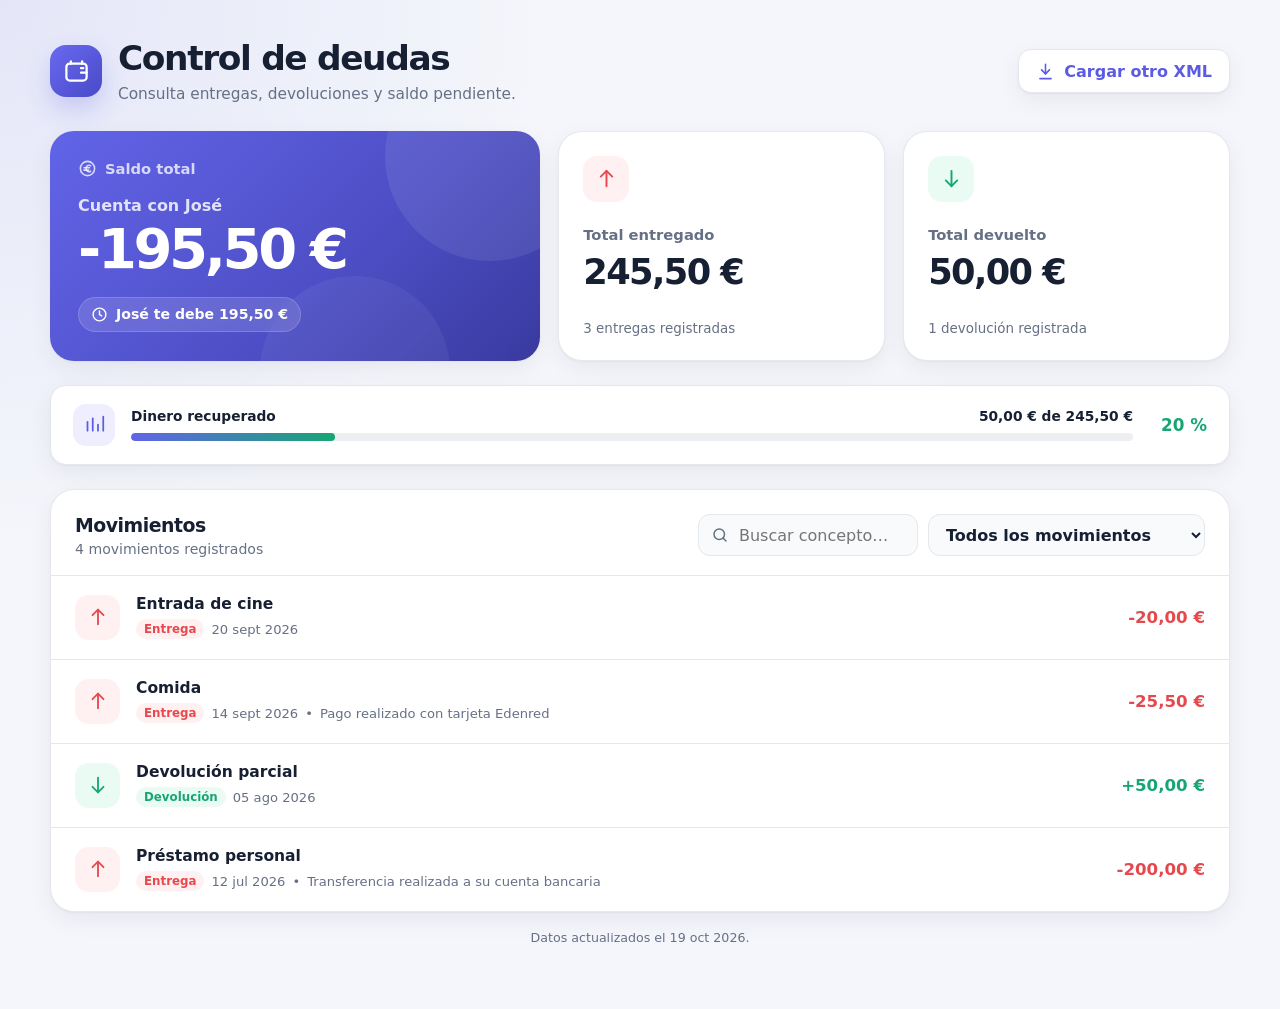
==== debts/index.html @ 5554f276 "fix js" ====
<!DOCTYPE html>
<html lang="es">
<head>
    <meta charset="UTF-8">
    <meta
        name="viewport"
        content="width=device-width, initial-scale=1.0"
    >

    <title>Control de deudas</title>

    <style>
        :root {
            --background: #f4f6fb;
            --surface: #ffffff;
            --surface-secondary: #f8fafc;
            --text-primary: #172033;
            --text-secondary: #667085;
            --border: #e4e7ec;

            --primary: #5b5ce2;
            --primary-light: #eeeeff;

            --negative: #e5484d;
            --negative-light: #fff1f1;

            --positive: #17a673;
            --positive-light: #eafbf4;

            --neutral: #667085;
            --neutral-light: #f2f4f7;

            --shadow:
                0 1px 2px rgba(16, 24, 40, 0.04),
                0 8px 24px rgba(16, 24, 40, 0.06);

            --radius-large: 24px;
            --radius-medium: 16px;
            --radius-small: 12px;
        }

        * {
            box-sizing: border-box;
        }

        body {
            margin: 0;
            min-height: 100vh;
            font-family:
                Inter,
                ui-sans-serif,
                system-ui,
                -apple-system,
                BlinkMacSystemFont,
                "Segoe UI",
                sans-serif;
            color: var(--text-primary);
            background:
                radial-gradient(
                    circle at top left,
                    rgba(91, 92, 226, 0.10),
                    transparent 34rem
                ),
                var(--background);
        }

        button,
        input,
        select {
            font: inherit;
        }

        button {
            cursor: pointer;
        }

        svg {
            display: block;
        }

        .app {
            width: min(1180px, calc(100% - 32px));
            margin: 0 auto;
            padding: 40px 0 64px;
        }

        .page-header {
            display: flex;
            align-items: center;
            justify-content: space-between;
            gap: 24px;
            margin-bottom: 28px;
        }

        .brand {
            display: flex;
            align-items: center;
            gap: 16px;
        }

        .brand-icon {
            display: grid;
            place-items: center;
            width: 52px;
            height: 52px;
            color: white;
            background: linear-gradient(135deg, #6869ef, #494ac7);
            border-radius: 16px;
            box-shadow: 0 12px 24px rgba(91, 92, 226, 0.24);
        }

        .brand-icon svg {
            width: 27px;
            height: 27px;
        }

        .page-title {
            margin: 0;
            font-size: clamp(1.55rem, 4vw, 2.15rem);
            line-height: 1.1;
            letter-spacing: -0.04em;
        }

        .page-subtitle {
            margin: 7px 0 0;
            color: var(--text-secondary);
            font-size: 0.96rem;
        }

        .load-button {
            display: inline-flex;
            align-items: center;
            justify-content: center;
            gap: 9px;
            min-height: 44px;
            padding: 0 17px;
            color: var(--primary);
            font-weight: 700;
            background: var(--surface);
            border: 1px solid var(--border);
            border-radius: 13px;
            box-shadow: var(--shadow);
            transition:
                transform 160ms ease,
                border-color 160ms ease,
                background 160ms ease;
        }

        .load-button:hover {
            background: var(--primary-light);
            border-color: rgba(91, 92, 226, 0.3);
            transform: translateY(-1px);
        }

        .load-button svg {
            width: 19px;
            height: 19px;
        }

        #fileInput {
            display: none;
        }

        .summary-grid {
            display: grid;
            grid-template-columns: 1.5fr 1fr 1fr;
            gap: 18px;
            margin-bottom: 24px;
        }

        .card {
            background: var(--surface);
            border: 1px solid rgba(228, 231, 236, 0.9);
            border-radius: var(--radius-large);
            box-shadow: var(--shadow);
        }

        .balance-card {
            position: relative;
            overflow: hidden;
            min-height: 230px;
            padding: 28px;
            color: white;
            background:
                linear-gradient(
                    135deg,
                    #6264e8 0%,
                    #4e4fc6 58%,
                    #393a9f 100%
                );
            border: 0;
        }

        .balance-card::before,
        .balance-card::after {
            position: absolute;
            content: "";
            border-radius: 50%;
            pointer-events: none;
        }

        .balance-card::before {
            top: -80px;
            right: -55px;
            width: 210px;
            height: 210px;
            background: rgba(255, 255, 255, 0.08);
        }

        .balance-card::after {
            right: 90px;
            bottom: -105px;
            width: 190px;
            height: 190px;
            background: rgba(255, 255, 255, 0.05);
        }

        .balance-content {
            position: relative;
            z-index: 1;
        }

        .card-label {
            display: flex;
            align-items: center;
            gap: 8px;
            margin-bottom: 18px;
            font-size: 0.92rem;
            font-weight: 700;
            color: var(--text-secondary);
        }

        .balance-card .card-label {
            color: rgba(255, 255, 255, 0.76);
        }

        .card-label svg {
            width: 19px;
            height: 19px;
        }

        .person-name {
            margin: 0 0 6px;
            color: rgba(255, 255, 255, 0.82);
            font-size: 1rem;
            font-weight: 600;
        }

        .balance-amount {
            margin: 0;
            font-size: clamp(2.3rem, 6vw, 3.5rem);
            font-weight: 800;
            line-height: 1;
            letter-spacing: -0.06em;
        }

        .balance-status {
            display: inline-flex;
            align-items: center;
            gap: 8px;
            margin-top: 20px;
            padding: 8px 12px;
            font-size: 0.88rem;
            font-weight: 700;
            color: white;
            background: rgba(255, 255, 255, 0.13);
            border: 1px solid rgba(255, 255, 255, 0.16);
            border-radius: 999px;
            backdrop-filter: blur(8px);
        }

        .balance-status svg {
            width: 17px;
            height: 17px;
        }

        .stat-card {
            display: flex;
            flex-direction: column;
            justify-content: space-between;
            min-height: 230px;
            padding: 24px;
        }

        .stat-icon {
            display: grid;
            place-items: center;
            width: 46px;
            height: 46px;
            margin-bottom: 24px;
            border-radius: 14px;
        }

        .stat-icon svg {
            width: 23px;
            height: 23px;
        }

        .stat-icon.delivered {
            color: var(--negative);
            background: var(--negative-light);
        }

        .stat-icon.returned {
            color: var(--positive);
            background: var(--positive-light);
        }

        .stat-name {
            margin: 0 0 8px;
            color: var(--text-secondary);
            font-size: 0.92rem;
            font-weight: 650;
        }

        .stat-value {
            margin: 0;
            font-size: clamp(1.65rem, 4vw, 2.2rem);
            font-weight: 800;
            letter-spacing: -0.045em;
        }

        .stat-detail {
            margin: 12px 0 0;
            color: var(--text-secondary);
            font-size: 0.84rem;
        }

        .progress-card {
            display: grid;
            grid-template-columns: auto 1fr auto;
            align-items: center;
            gap: 16px;
            padding: 18px 22px;
            margin-bottom: 24px;
            background: var(--surface);
            border: 1px solid var(--border);
            border-radius: var(--radius-medium);
            box-shadow: var(--shadow);
        }

        .progress-icon {
            display: grid;
            place-items: center;
            width: 42px;
            height: 42px;
            color: var(--primary);
            background: var(--primary-light);
            border-radius: 13px;
        }

        .progress-icon svg {
            width: 21px;
            height: 21px;
        }

        .progress-content {
            min-width: 0;
        }

        .progress-header {
            display: flex;
            justify-content: space-between;
            gap: 12px;
            margin-bottom: 9px;
            font-size: 0.86rem;
            font-weight: 700;
        }

        .progress-track {
            overflow: hidden;
            height: 8px;
            background: #eceef2;
            border-radius: 999px;
        }

        .progress-bar {
            width: 0;
            height: 100%;
            background: linear-gradient(90deg, #6264e8, #17a673);
            border-radius: inherit;
            transition: width 400ms ease;
        }

        .progress-percentage {
            min-width: 58px;
            color: var(--positive);
            font-size: 1.05rem;
            font-weight: 800;
            text-align: right;
        }

        .movements-card {
            overflow: hidden;
        }

        .movements-header {
            display: flex;
            align-items: center;
            justify-content: space-between;
            gap: 18px;
            padding: 24px 24px 18px;
        }

        .section-title {
            margin: 0;
            font-size: 1.18rem;
            letter-spacing: -0.025em;
        }

        .movement-count {
            margin: 5px 0 0;
            color: var(--text-secondary);
            font-size: 0.88rem;
        }

        .filters {
            display: flex;
            align-items: center;
            gap: 10px;
        }

        .search-box {
            position: relative;
        }

        .search-box svg {
            position: absolute;
            top: 50%;
            left: 13px;
            width: 18px;
            height: 18px;
            color: var(--text-secondary);
            transform: translateY(-50%);
            pointer-events: none;
        }

        .search-box input {
            width: 220px;
            height: 42px;
            padding: 0 14px 0 40px;
            color: var(--text-primary);
            background: var(--surface-secondary);
            border: 1px solid var(--border);
            border-radius: 12px;
            outline: none;
            transition:
                border-color 160ms ease,
                box-shadow 160ms ease;
        }

        .search-box input:focus,
        .filter-select:focus {
            border-color: var(--primary);
            box-shadow: 0 0 0 3px rgba(91, 92, 226, 0.12);
        }

        .filter-select {
            height: 42px;
            padding: 0 36px 0 13px;
            color: var(--text-primary);
            font-weight: 650;
            background: var(--surface-secondary);
            border: 1px solid var(--border);
            border-radius: 12px;
            outline: none;
        }

        .movements-list {
            border-top: 1px solid var(--border);
        }

        .movement {
            display: grid;
            grid-template-columns: auto minmax(0, 1fr) auto;
            align-items: center;
            gap: 16px;
            padding: 19px 24px;
            border-bottom: 1px solid var(--border);
            transition: background 150ms ease;
        }

        .movement:last-child {
            border-bottom: 0;
        }

        .movement:hover {
            background: #fbfcfe;
        }

        .movement-icon {
            display: grid;
            place-items: center;
            width: 45px;
            height: 45px;
            border-radius: 14px;
        }

        .movement-icon svg {
            width: 22px;
            height: 22px;
        }

        .movement.entrega .movement-icon {
            color: var(--negative);
            background: var(--negative-light);
        }

        .movement.devolucion .movement-icon {
            color: var(--positive);
            background: var(--positive-light);
        }

        .movement-info {
            min-width: 0;
        }

        .movement-concept {
            overflow: hidden;
            margin: 0;
            font-size: 0.97rem;
            font-weight: 750;
            text-overflow: ellipsis;
            white-space: nowrap;
        }

        .movement-meta {
            display: flex;
            flex-wrap: wrap;
            align-items: center;
            gap: 7px;
            margin-top: 6px;
            color: var(--text-secondary);
            font-size: 0.82rem;
        }

        .movement-type {
            display: inline-flex;
            align-items: center;
            padding: 3px 8px;
            font-size: 0.74rem;
            font-weight: 750;
            border-radius: 999px;
        }

        .movement.entrega .movement-type {
            color: var(--negative);
            background: var(--negative-light);
        }

        .movement.devolucion .movement-type {
            color: var(--positive);
            background: var(--positive-light);
        }

        .movement-amount {
            font-size: 1.04rem;
            font-weight: 800;
            text-align: right;
            white-space: nowrap;
        }

        .movement.entrega .movement-amount {
            color: var(--negative);
        }

        .movement.devolucion .movement-amount {
            color: var(--positive);
        }

        .empty-state,
        .loading-state,
        .error-state {
            display: grid;
            place-items: center;
            min-height: 240px;
            padding: 40px 24px;
            text-align: center;
        }

        .state-icon {
            display: grid;
            place-items: center;
            width: 58px;
            height: 58px;
            margin-bottom: 16px;
            color: var(--primary);
            background: var(--primary-light);
            border-radius: 18px;
        }

        .state-icon svg {
            width: 28px;
            height: 28px;
        }

        .error-state .state-icon {
            color: var(--negative);
            background: var(--negative-light);
        }

        .state-title {
            margin: 0 0 7px;
            font-size: 1.05rem;
        }

        .state-description {
            max-width: 480px;
            margin: 0;
            color: var(--text-secondary);
            font-size: 0.9rem;
            line-height: 1.55;
        }

        .spinner {
            width: 28px;
            height: 28px;
            border: 3px solid rgba(91, 92, 226, 0.18);
            border-top-color: var(--primary);
            border-radius: 50%;
            animation: spin 800ms linear infinite;
        }

        .last-update {
            margin: 18px 0 0;
            color: var(--text-secondary);
            font-size: 0.79rem;
            text-align: center;
        }

        @keyframes spin {
            to {
                transform: rotate(360deg);
            }
        }

        @media (max-width: 850px) {
            .summary-grid {
                grid-template-columns: 1fr 1fr;
            }

            .balance-card {
                grid-column: 1 / -1;
            }

            .stat-card {
                min-height: 190px;
            }

            .movements-header {
                align-items: stretch;
                flex-direction: column;
            }

            .filters {
                width: 100%;
            }

            .search-box {
                flex: 1;
            }

            .search-box input {
                width: 100%;
            }
        }

        @media (max-width: 600px) {
            .app {
                width: min(100% - 22px, 1180px);
                padding: 22px 0 40px;
            }

            .page-header {
                align-items: flex-start;
                flex-direction: column;
            }

            .load-button {
                width: 100%;
            }

            .summary-grid {
                grid-template-columns: 1fr;
                gap: 13px;
            }

            .balance-card {
                grid-column: auto;
                min-height: 215px;
                padding: 24px;
            }

            .stat-card {
                min-height: auto;
                padding: 20px;
            }

            .stat-icon {
                margin-bottom: 18px;
            }

            .progress-card {
                grid-template-columns: auto 1fr;
                padding: 16px;
            }

            .progress-percentage {
                grid-column: 2;
                text-align: left;
            }

            .filters {
                align-items: stretch;
                flex-direction: column;
            }

            .filter-select {
                width: 100%;
            }

            .movements-header {
                padding: 21px 18px 16px;
            }

            .movement {
                grid-template-columns: auto minmax(0, 1fr);
                gap: 13px;
                padding: 17px 18px;
            }

            .movement-amount {
                grid-column: 2;
                text-align: left;
            }
        }
    </style>
</head>

<body>
    <main class="app">
        <header class="page-header">
            <div class="brand">
                <div class="brand-icon" aria-hidden="true">
                    <svg
                        viewBox="0 0 24 24"
                        fill="none"
                        stroke="currentColor"
                        stroke-width="2"
                        stroke-linecap="round"
                        stroke-linejoin="round"
                    >
                        <rect x="3" y="5" width="18" height="15" rx="3"></rect>
                        <path d="M16 13h5"></path>
                        <path d="M16 9h2"></path>
                        <path d="M7 5V3"></path>
                        <path d="M17 5V3"></path>
                    </svg>
                </div>

                <div>
                    <h1 class="page-title">Control de deudas</h1>
                    <p class="page-subtitle">
                        Consulta entregas, devoluciones y saldo pendiente.
                    </p>
                </div>
            </div>

            <label class="load-button" for="fileInput">
                <svg
                    viewBox="0 0 24 24"
                    fill="none"
                    stroke="currentColor"
                    stroke-width="2"
                    stroke-linecap="round"
                    stroke-linejoin="round"
                    aria-hidden="true"
                >
                    <path d="M12 3v12"></path>
                    <path d="m7 10 5 5 5-5"></path>
                    <path d="M5 21h14"></path>
                </svg>

                Cargar otro XML
            </label>

            <input
                id="fileInput"
                type="file"
                accept=".xml,text/xml,application/xml"
            >
        </header>

        <section class="summary-grid">
            <article class="card balance-card">
                <div class="balance-content">
                    <div class="card-label">
                        <svg
                            viewBox="0 0 24 24"
                            fill="none"
                            stroke="currentColor"
                            stroke-width="2"
                            stroke-linecap="round"
                            stroke-linejoin="round"
                            aria-hidden="true"
                        >
                            <circle cx="12" cy="12" r="9"></circle>
                            <path d="M16 8.5a4 4 0 1 0 0 7"></path>
                            <path d="M7.5 11h7"></path>
                            <path d="M7.5 14h6"></path>
                        </svg>

                        Saldo total
                    </div>

                    <p id="personName" class="person-name">
                        Cargando información…
                    </p>

                    <p id="balanceAmount" class="balance-amount">
                        0,00 €
                    </p>

                    <div id="balanceStatus" class="balance-status">
                        Calculando saldo
                    </div>
                </div>
            </article>

            <article class="card stat-card">
                <div>
                    <div class="stat-icon delivered">
                        <svg
                            viewBox="0 0 24 24"
                            fill="none"
                            stroke="currentColor"
                            stroke-width="2"
                            stroke-linecap="round"
                            stroke-linejoin="round"
                            aria-hidden="true"
                        >
                            <path d="M12 20V4"></path>
                            <path d="m6 10 6-6 6 6"></path>
                        </svg>
                    </div>

                    <p class="stat-name">Total entregado</p>
                    <p id="deliveredAmount" class="stat-value">0,00 €</p>
                </div>

                <p id="deliveredCount" class="stat-detail">
                    0 entregas
                </p>
            </article>

            <article class="card stat-card">
                <div>
                    <div class="stat-icon returned">
                        <svg
                            viewBox="0 0 24 24"
                            fill="none"
                            stroke="currentColor"
                            stroke-width="2"
                            stroke-linecap="round"
                            stroke-linejoin="round"
                            aria-hidden="true"
                        >
                            <path d="M12 4v16"></path>
                            <path d="m18 14-6 6-6-6"></path>
                        </svg>
                    </div>

                    <p class="stat-name">Total devuelto</p>
                    <p id="returnedAmount" class="stat-value">0,00 €</p>
                </div>

                <p id="returnedCount" class="stat-detail">
                    0 devoluciones
                </p>
            </article>
        </section>

        <section class="progress-card">
            <div class="progress-icon">
                <svg
                    viewBox="0 0 24 24"
                    fill="none"
                    stroke="currentColor"
                    stroke-width="2"
                    stroke-linecap="round"
                    stroke-linejoin="round"
                    aria-hidden="true"
                >
                    <path d="M4 19V9"></path>
                    <path d="M10 19V5"></path>
                    <path d="M16 19v-7"></path>
                    <path d="M22 19V3"></path>
                </svg>
            </div>

            <div class="progress-content">
                <div class="progress-header">
                    <span>Dinero recuperado</span>
                    <span id="progressDetail">0,00 € de 0,00 €</span>
                </div>

                <div
                    class="progress-track"
                    role="progressbar"
                    aria-label="Porcentaje de dinero recuperado"
                    aria-valuemin="0"
                    aria-valuemax="100"
                    aria-valuenow="0"
                >
                    <div id="progressBar" class="progress-bar"></div>
                </div>
            </div>

            <div id="progressPercentage" class="progress-percentage">
                0 %
            </div>
        </section>

        <section class="card movements-card">
            <div class="movements-header">
                <div>
                    <h2 class="section-title">Movimientos</h2>
                    <p id="movementCount" class="movement-count">
                        Cargando movimientos…
                    </p>
                </div>

                <div class="filters">
                    <div class="search-box">
                        <svg
                            viewBox="0 0 24 24"
                            fill="none"
                            stroke="currentColor"
                            stroke-width="2"
                            stroke-linecap="round"
                            stroke-linejoin="round"
                            aria-hidden="true"
                        >
                            <circle cx="11" cy="11" r="7"></circle>
                            <path d="m20 20-4-4"></path>
                        </svg>

                        <input
                            id="searchInput"
                            type="search"
                            placeholder="Buscar concepto…"
                            autocomplete="off"
                        >
                    </div>

                    <select
                        id="typeFilter"
                        class="filter-select"
                        aria-label="Filtrar movimientos por tipo"
                    >
                        <option value="all">
                            Todos los movimientos
                        </option>

                        <option value="entrega">
                            Solo entregas
                        </option>

                        <option value="devolucion">
                            Solo devoluciones
                        </option>
                    </select>
                </div>
            </div>

            <div id="movementsList" class="movements-list">
                <div class="loading-state">
                    <div>
                        <div class="state-icon">
                            <div class="spinner"></div>
                        </div>

                        <h3 class="state-title">
                            Cargando movimientos
                        </h3>

                        <p class="state-description">
                            Leyendo la información del fichero XML.
                        </p>
                    </div>
                </div>
            </div>
        </section>

        <p id="lastUpdate" class="last-update"></p>
    </main>

    <script>
        "use strict";

        const state = {
            person: "",
            currency: "EUR",
            updated: "",
            movements: []
        };

        const elements = {
            fileInput: document.getElementById("fileInput"),
            personName: document.getElementById("personName"),
            balanceAmount: document.getElementById("balanceAmount"),
            balanceStatus: document.getElementById("balanceStatus"),
            deliveredAmount: document.getElementById("deliveredAmount"),
            returnedAmount: document.getElementById("returnedAmount"),
            deliveredCount: document.getElementById("deliveredCount"),
            returnedCount: document.getElementById("returnedCount"),
            progressDetail: document.getElementById("progressDetail"),
            progressBar: document.getElementById("progressBar"),
            progressPercentage:
                document.getElementById("progressPercentage"),
            progressTrack: document.querySelector(".progress-track"),
            movementCount: document.getElementById("movementCount"),
            movementsList: document.getElementById("movementsList"),
            searchInput: document.getElementById("searchInput"),
            typeFilter: document.getElementById("typeFilter"),
            lastUpdate: document.getElementById("lastUpdate")
        };

        const icons = {
            entrega: `
                <svg
                    viewBox="0 0 24 24"
                    fill="none"
                    stroke="currentColor"
                    stroke-width="2"
                    stroke-linecap="round"
                    stroke-linejoin="round"
                    aria-hidden="true"
                >
                    <path d="M12 20V4"></path>
                    <path d="m6 10 6-6 6 6"></path>
                </svg>
            `,

            devolucion: `
                <svg
                    viewBox="0 0 24 24"
                    fill="none"
                    stroke="currentColor"
                    stroke-width="2"
                    stroke-linecap="round"
                    stroke-linejoin="round"
                    aria-hidden="true"
                >
                    <path d="M12 4v16"></path>
                    <path d="m18 14-6 6-6-6"></path>
                </svg>
            `,

            pendiente: `
                <svg
                    viewBox="0 0 24 24"
                    fill="none"
                    stroke="currentColor"
                    stroke-width="2"
                    stroke-linecap="round"
                    stroke-linejoin="round"
                    aria-hidden="true"
                >
                    <circle cx="12" cy="12" r="9"></circle>
                    <path d="M12 7v5"></path>
                    <path d="m12 12 3 2"></path>
                </svg>
            `,

            completado: `
                <svg
                    viewBox="0 0 24 24"
                    fill="none"
                    stroke="currentColor"
                    stroke-width="2"
                    stroke-linecap="round"
                    stroke-linejoin="round"
                    aria-hidden="true"
                >
                    <circle cx="12" cy="12" r="9"></circle>
                    <path d="m8 12 2.5 2.5L16 9"></path>
                </svg>
            `,

            info: `
                <svg
                    viewBox="0 0 24 24"
                    fill="none"
                    stroke="currentColor"
                    stroke-width="2"
                    stroke-linecap="round"
                    stroke-linejoin="round"
                    aria-hidden="true"
                >
                    <circle cx="12" cy="12" r="9"></circle>
                    <path d="M12 11v5"></path>
                    <path d="M12 8h.01"></path>
                </svg>
            `,

            vacio: `
                <svg
                    viewBox="0 0 24 24"
                    fill="none"
                    stroke="currentColor"
                    stroke-width="2"
                    stroke-linecap="round"
                    stroke-linejoin="round"
                    aria-hidden="true"
                >
                    <path d="M4 7h16"></path>
                    <path d="M6 7l1 13h10l1-13"></path>
                    <path d="M9 7V4h6v3"></path>
                </svg>
            `,

            error: `
                <svg
                    viewBox="0 0 24 24"
                    fill="none"
                    stroke="currentColor"
                    stroke-width="2"
                    stroke-linecap="round"
                    stroke-linejoin="round"
                    aria-hidden="true"
                >
                    <path d="M12 3 2.5 20h19L12 3Z"></path>
                    <path d="M12 9v4"></path>
                    <path d="M12 17h.01"></path>
                </svg>
            `
        };

        function getElementText(parent, selector, fallback = "") {
            const element = parent.querySelector(selector);

            if (!element) {
                return fallback;
            }

            return element.textContent.trim();
        }

        function parseQuantity(value) {
            const normalized = String(value)
                .trim()
                .replace(/\s/g, "")
                .replace(",", ".");

            const quantity = Number.parseFloat(normalized);

            return Number.isFinite(quantity) ? quantity : null;
        }

        function parseDate(dateValue) {
            const value = String(dateValue).trim();

            if (/^\d{4}-\d{2}-\d{2}$/.test(value)) {
                const [year, month, day] = value.split("-").map(Number);
                return new Date(year, month - 1, day);
            }

            if (/^\d{2}\/\d{2}\/\d{4}$/.test(value)) {
                const [day, month, year] = value.split("/").map(Number);
                return new Date(year, month - 1, day);
            }

            return null;
        }

        function formatDate(dateValue) {
            const date = parseDate(dateValue);

            if (!date || Number.isNaN(date.getTime())) {
                return dateValue || "Fecha desconocida";
            }

            return new Intl.DateTimeFormat("es-ES", {
                day: "2-digit",
                month: "short",
                year: "numeric"
            }).format(date);
        }

        function formatCurrency(value, showSign = false) {
            const formatter = new Intl.NumberFormat("es-ES", {
                style: "currency",
                currency: state.currency || "EUR",
                minimumFractionDigits: 2,
                maximumFractionDigits: 2,
                signDisplay: showSign ? "always" : "auto"
            });

            return formatter.format(normalizeZero(value));
        }

        function normalizeZero(value) {
            return Math.abs(value) < 0.000001 ? 0 : value;
        }

        function escapeHtml(value) {
            return String(value)
                .replaceAll("&", "&amp;")
                .replaceAll("<", "&lt;")
                .replaceAll(">", "&gt;")
                .replaceAll('"', "&quot;")
                .replaceAll("'", "&#039;");
        }

        function capitalize(value) {
            if (!value) {
                return "";
            }

            return value.charAt(0).toUpperCase() + value.slice(1);
        }

        function pluralize(count, singular, plural) {
            return count === 1 ? singular : plural;
        }

        function validateMovementType(type, quantity) {
            const normalizedType = type.toLowerCase().trim();

            if (
                normalizedType === "entrega" ||
                normalizedType === "devolucion"
            ) {
                return normalizedType;
            }

            return quantity < 0 ? "entrega" : "devolucion";
        }

        function parseXml(xmlText) {
            const parser = new DOMParser();
            const xml = parser.parseFromString(
                xmlText,
                "application/xml"
            );

            const parseError = xml.querySelector("parsererror");

            if (parseError) {
                throw new Error(
                    "El fichero XML no tiene una estructura válida."
                );
            }

            const debts = xml.querySelector("debts");

            if (!debts) {
                throw new Error(
                    "No se ha encontrado el elemento principal <debts>."
                );
            }

            const person =
                debts.getAttribute("person") ||
                debts.getAttribute("name") ||
                "Persona sin nombre";

            const currency =
                debts.getAttribute("currency") ||
                "EUR";

            const updated =
                debts.getAttribute("updated") ||
                "";

            const movements = [...debts.querySelectorAll("movement")]
                .map((movement, index) => {
                    const quantity = parseQuantity(
                        getElementText(movement, "quantity")
                    );

                    if (quantity === null) {
                        console.warn(
                            `Movimiento ${index + 1} ignorado: ` +
                            "la cantidad no es válida."
                        );

                        return null;
                    }

                    const declaredType =
                        movement.getAttribute("type") || "";

                    const type = validateMovementType(
                        declaredType,
                        quantity
                    );

                    /*
                     * La cantidad determina el significado real:
                     * negativa = entrega
                     * positiva = devolución
                     */
                    const correctedType =
                        quantity < 0 ? "entrega" : "devolucion";

                    if (
                        declaredType &&
                        type !== correctedType &&
                        quantity !== 0
                    ) {
                        console.warn(
                            `El movimiento ${index + 1} declara ` +
                            `"${declaredType}", pero el signo de la ` +
                            `cantidad corresponde a "${correctedType}".`
                        );
                    }

                    return {
                        id:
                            movement.getAttribute("id") ||
                            `movement-${index + 1}`,
                        type:
                            quantity === 0
                                ? type
                                : correctedType,
                        quantity,
                        concept:
                            getElementText(
                                movement,
                                "concept",
                                "Sin concepto"
                            ),
                        date:
                            getElementText(
                                movement,
                                "date",
                                ""
                            ),
                        notes:
                            getElementText(
                                movement,
                                "notes",
                                ""
                            )
                    };
                })
                .filter(Boolean)
                .sort((first, second) => {
                    const firstDate = parseDate(first.date);
                    const secondDate = parseDate(second.date);

                    if (!firstDate && !secondDate) {
                        return 0;
                    }

                    if (!firstDate) {
                        return 1;
                    }

                    if (!secondDate) {
                        return -1;
                    }

                    return secondDate.getTime() - firstDate.getTime();
                });

            state.person = person;
            state.currency = currency;
            state.updated = updated;
            state.movements = movements;

            render();
        }

        function calculateSummary() {
            const deliveredMovements = state.movements.filter(
                movement => movement.quantity < 0
            );

            const returnedMovements = state.movements.filter(
                movement => movement.quantity > 0
            );

            const delivered = deliveredMovements.reduce(
                (sum, movement) => sum + Math.abs(movement.quantity),
                0
            );

            const returned = returnedMovements.reduce(
                (sum, movement) => sum + movement.quantity,
                0
            );

            const balance = state.movements.reduce(
                (sum, movement) => sum + movement.quantity,
                0
            );

            const recoveredPercentage =
                delivered > 0
                    ? Math.min(
                        Math.max((returned / delivered) * 100, 0),
                        100
                    )
                    : 0;

            return {
                delivered,
                returned,
                balance: normalizeZero(balance),
                deliveredCount: deliveredMovements.length,
                returnedCount: returnedMovements.length,
                recoveredPercentage
            };
        }

        function renderSummary() {
            const summary = calculateSummary();

            elements.personName.textContent =
                `Cuenta con ${state.person}`;

            elements.balanceAmount.textContent =
                formatCurrency(summary.balance, true);

            elements.deliveredAmount.textContent =
                formatCurrency(summary.delivered);

            elements.returnedAmount.textContent =
                formatCurrency(summary.returned);

            elements.deliveredCount.textContent =
                `${summary.deliveredCount} ${
                    pluralize(
                        summary.deliveredCount,
                        "entrega registrada",
                        "entregas registradas"
                    )
                }`;

            elements.returnedCount.textContent =
                `${summary.returnedCount} ${
                    pluralize(
                        summary.returnedCount,
                        "devolución registrada",
                        "devoluciones registradas"
                    )
                }`;

            if (summary.balance < 0) {
                elements.balanceStatus.innerHTML =
                    `${icons.pendiente} ` +
                    `${escapeHtml(state.person)} te debe ` +
                    `${escapeHtml(
                        formatCurrency(Math.abs(summary.balance))
                    )}`;
            } else if (summary.balance > 0) {
                elements.balanceStatus.innerHTML =
                    `${icons.info} Debes ` +
                    `${escapeHtml(formatCurrency(summary.balance))} ` +
                    `a ${escapeHtml(state.person)}`;
            } else {
                elements.balanceStatus.innerHTML =
                    `${icons.completado} Deuda completamente saldada`;
            }

            elements.progressDetail.textContent =
                `${formatCurrency(summary.returned)} de ` +
                `${formatCurrency(summary.delivered)}`;

            const roundedPercentage =
                Math.round(summary.recoveredPercentage);

            elements.progressPercentage.textContent =
                `${roundedPercentage} %`;

            elements.progressBar.style.width =
                `${summary.recoveredPercentage}%`;

            elements.progressTrack.setAttribute(
                "aria-valuenow",
                String(roundedPercentage)
            );
        }

        function getFilteredMovements() {
            const query = elements.searchInput.value
                .trim()
                .toLocaleLowerCase("es");

            const selectedType = elements.typeFilter.value;

            return state.movements.filter(movement => {
                const matchesType =
                    selectedType === "all" ||
                    movement.type === selectedType;

                const searchableText = [
                    movement.concept,
                    movement.notes,
                    movement.date,
                    movement.quantity
                ]
                    .join(" ")
                    .toLocaleLowerCase("es");

                const matchesQuery =
                    !query || searchableText.includes(query);

                return matchesType && matchesQuery;
            });
        }

        function renderMovements() {
            const filteredMovements = getFilteredMovements();
            const total = state.movements.length;
            const shown = filteredMovements.length;

            if (shown === total) {
                elements.movementCount.textContent =
                    `${total} ${
                        pluralize(
                            total,
                            "movimiento registrado",
                            "movimientos registrados"
                        )
                    }`;
            } else {
                elements.movementCount.textContent =
                    `${shown} de ${total} movimientos`;
            }

            if (filteredMovements.length === 0) {
                elements.movementsList.innerHTML = `
                    <div class="empty-state">
                        <div>
                            <div class="state-icon">
                                ${icons.vacio}
                            </div>

                            <h3 class="state-title">
                                No hay movimientos
                            </h3>

                            <p class="state-description">
                                No se han encontrado movimientos que
                                coincidan con los filtros seleccionados.
                            </p>
                        </div>
                    </div>
                `;

                return;
            }

            elements.movementsList.innerHTML =
                filteredMovements
                    .map(movement => {
                        const typeLabel =
                            movement.type === "entrega"
                                ? "Entrega"
                                : "Devolución";

                        const notesMarkup = movement.notes
                            ? `
                                <span aria-hidden="true">•</span>
                                <span title="${escapeHtml(
                                    movement.notes
                                )}">
                                    ${escapeHtml(movement.notes)}
                                </span>
                            `
                            : "";

                        return `
                            <article
                                class="movement ${movement.type}"
                                data-id="${escapeHtml(movement.id)}"
                            >
                                <div
                                    class="movement-icon"
                                    aria-hidden="true"
                                >
                                    ${icons[movement.type]}
                                </div>

                                <div class="movement-info">
                                    <h3 class="movement-concept">
                                        ${escapeHtml(movement.concept)}
                                    </h3>

                                    <div class="movement-meta">
                                        <span class="movement-type">
                                            ${typeLabel}
                                        </span>

                                        <span>
                                            ${escapeHtml(
                                                formatDate(movement.date)
                                            )}
                                        </span>

                                        ${notesMarkup}
                                    </div>
                                </div>

                                <div class="movement-amount">
                                    ${escapeHtml(
                                        formatCurrency(
                                            movement.quantity,
                                            true
                                        )
                                    )}
                                </div>
                            </article>
                        `;
                    })
                    .join("");
        }

        function renderLastUpdate() {
            if (!state.updated) {
                elements.lastUpdate.textContent = "";
                return;
            }

            elements.lastUpdate.textContent =
                `Datos actualizados el ${formatDate(state.updated)}.`;
        }

        function render() {
            renderSummary();
            renderMovements();
            renderLastUpdate();
        }

        function showError(message) {
            elements.personName.textContent =
                "No se han podido cargar los datos";

            elements.balanceAmount.textContent =
                formatCurrency(0);

            elements.balanceStatus.innerHTML =
                `${icons.error} Error de carga`;

            elements.movementCount.textContent =
                "Sin datos disponibles";

            elements.movementsList.innerHTML = `
                <div class="error-state">
                    <div>
                        <div class="state-icon">
                            ${icons.error}
                        </div>

                        <h3 class="state-title">
                            No se pudo leer el fichero XML
                        </h3>

                        <p class="state-description">
                            ${escapeHtml(message)}
                            Puedes seleccionar manualmente el fichero
                            mediante el botón «Cargar otro XML».
                        </p>
                    </div>
                </div>
            `;
        }

        async function loadDefaultXml() {
            try {
                const response = await fetch(
                    `debts.xml?timestamp=${Date.now()}`
                );

                if (!response.ok) {
                    throw new Error(
                        `El servidor respondió con el estado ` +
                        `${response.status}.`
                    );
                }

                const xmlText = await response.text();
                parseXml(xmlText);
            } catch (error) {
                console.error(error);

                showError(
                    "Comprueba que debts.xml se encuentra en la misma " +
                    "carpeta que index.html y que la página se está " +
                    "ejecutando mediante un servidor web."
                );
            }
        }

        elements.fileInput.addEventListener("change", event => {
            const [file] = event.target.files;

            if (!file) {
                return;
            }

            const reader = new FileReader();

            reader.addEventListener("load", () => {
                try {
                    parseXml(String(reader.result));
                } catch (error) {
                    console.error(error);
                    showError(error.message);
                }
            });

            reader.addEventListener("error", () => {
                showError(
                    "El navegador no ha podido leer el fichero seleccionado."
                );
            });

            reader.readAsText(file, "UTF-8");

            event.target.value = "";
        });

        elements.searchInput.addEventListener(
            "input",
            renderMovements
        );

        elements.typeFilter.addEventListener(
            "change",
            renderMovements
        );

        loadDefaultXml();
    </script>
</body>
</html>
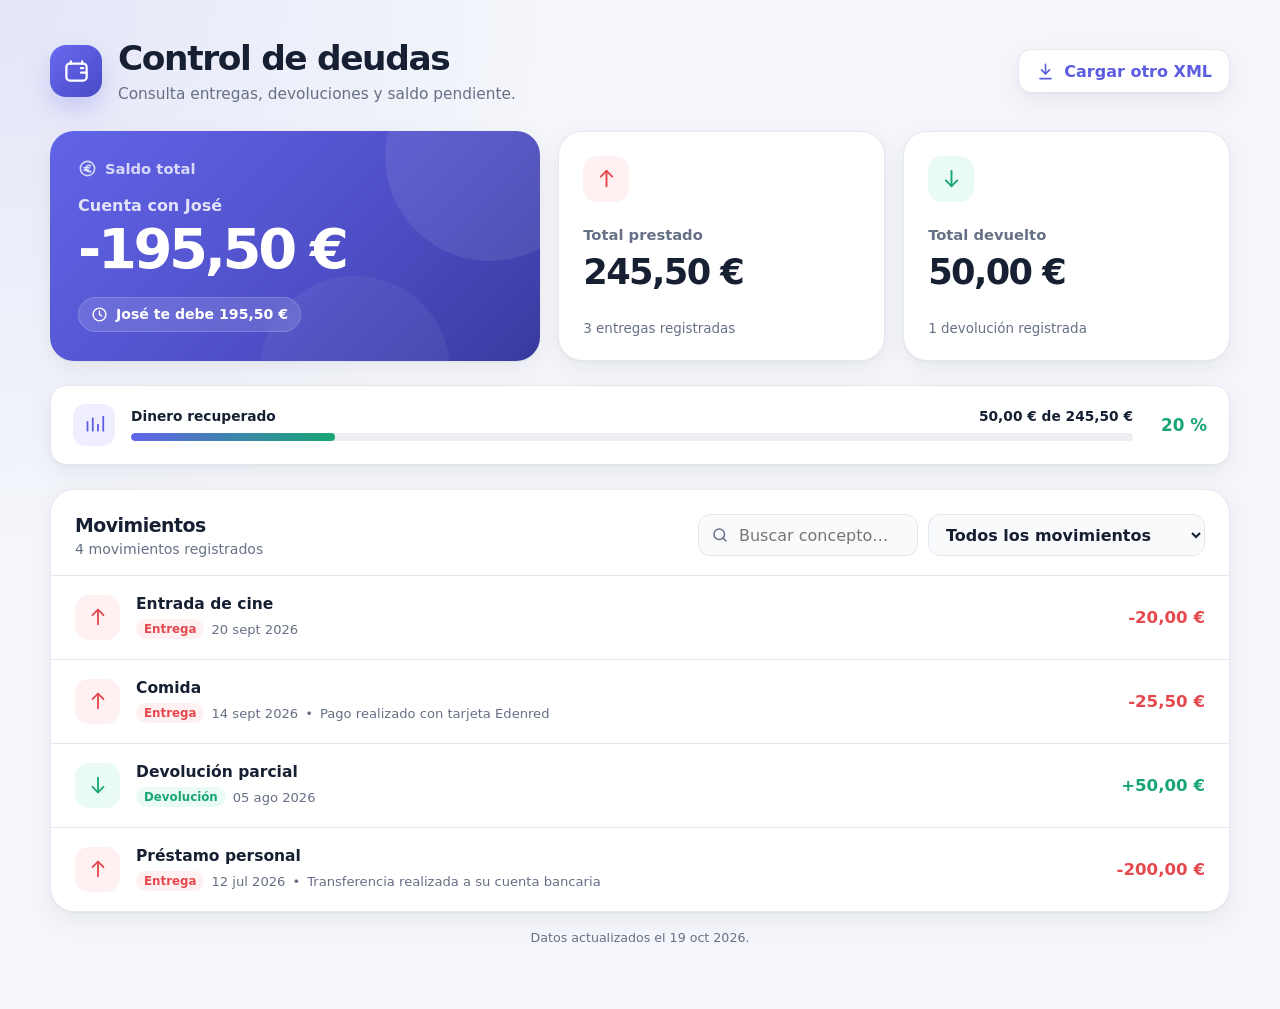
==== commit e51c528b: "fix js" ====
--- a/debts/index.html
+++ b/debts/index.html
@@ -844,7 +844,7 @@
                         </svg>
                     </div>
 
-                    <p class="stat-name">Total entregado</p>
+                    <p class="stat-name">Total prestado</p>
                     <p id="deliveredAmount" class="stat-value">0,00 €</p>
                 </div>
 
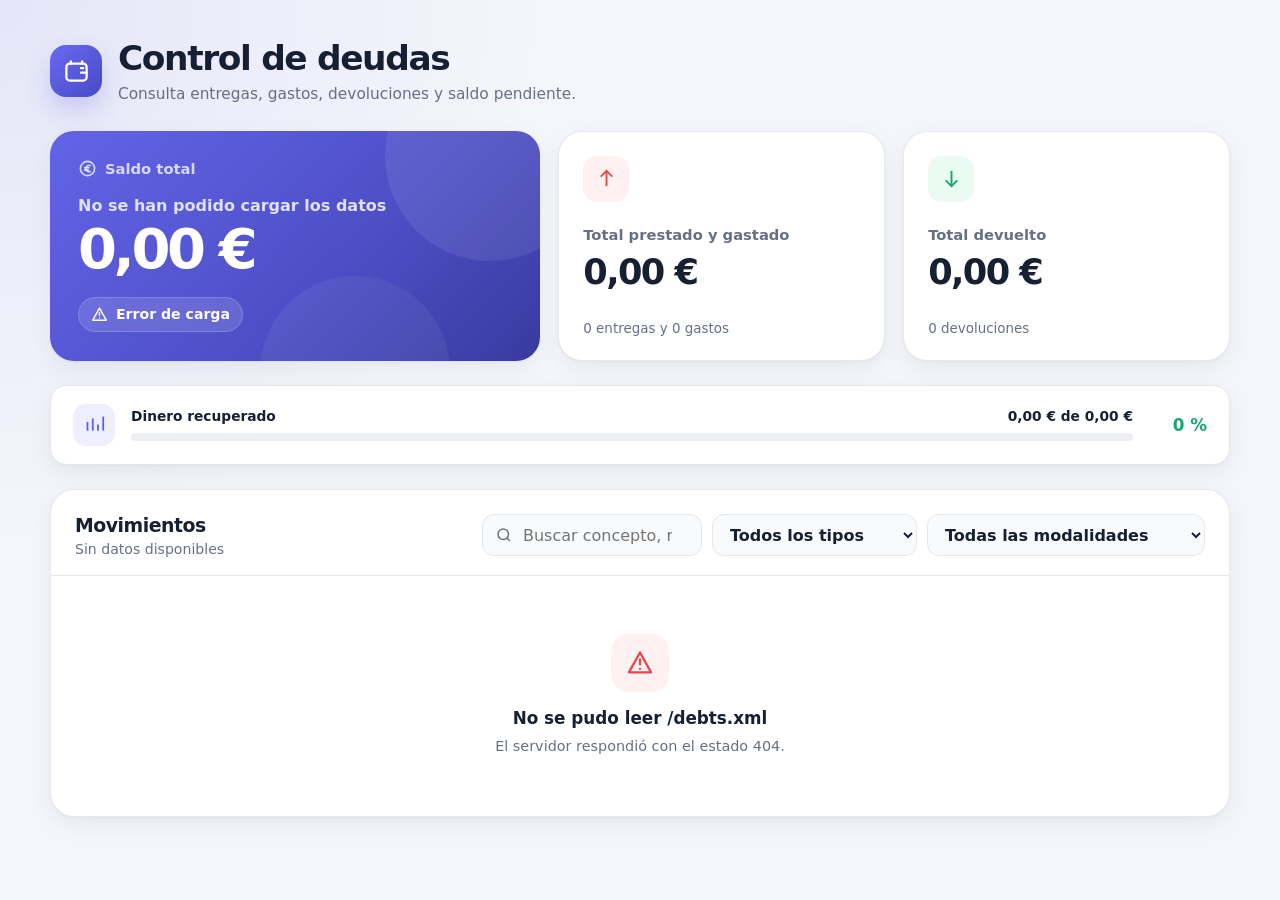
==== commit b6232322: "DEBTS" ====
--- a/debts/index.html
+++ b/debts/index.html
@@ -1,87 +1,57 @@
 <!DOCTYPE html>
 <html lang="es">
+
 <head>
     <meta charset="UTF-8">
-    <meta
-        name="viewport"
-        content="width=device-width, initial-scale=1.0"
-    >
-
+    <meta name="viewport" content="width=device-width, initial-scale=1.0">
     <title>Control de deudas</title>
-
     <style>
         :root {
             --background: #f4f6fb;
-            --surface: #ffffff;
+            --surface: #fff;
             --surface-secondary: #f8fafc;
             --text-primary: #172033;
             --text-secondary: #667085;
             --border: #e4e7ec;
-
             --primary: #5b5ce2;
             --primary-light: #eeeeff;
-
             --negative: #e5484d;
             --negative-light: #fff1f1;
-
             --positive: #17a673;
             --positive-light: #eafbf4;
-
-            --neutral: #667085;
+            --expense: #d97706;
+            --expense-light: #fff7e6;
             --neutral-light: #f2f4f7;
-
-            --shadow:
-                0 1px 2px rgba(16, 24, 40, 0.04),
-                0 8px 24px rgba(16, 24, 40, 0.06);
-
+            --shadow: 0 1px 2px rgba(16, 24, 40, .04), 0 8px 24px rgba(16, 24, 40, .06);
             --radius-large: 24px;
             --radius-medium: 16px;
-            --radius-small: 12px;
         }
 
         * {
-            box-sizing: border-box;
+            box-sizing: border-box
         }
 
         body {
             margin: 0;
             min-height: 100vh;
-            font-family:
-                Inter,
-                ui-sans-serif,
-                system-ui,
-                -apple-system,
-                BlinkMacSystemFont,
-                "Segoe UI",
-                sans-serif;
+            font-family: Inter, ui-sans-serif, system-ui, -apple-system, BlinkMacSystemFont, "Segoe UI", sans-serif;
             color: var(--text-primary);
-            background:
-                radial-gradient(
-                    circle at top left,
-                    rgba(91, 92, 226, 0.10),
-                    transparent 34rem
-                ),
-                var(--background);
-        }
-
-        button,
+            background: radial-gradient(circle at top left, rgba(91, 92, 226, .10), transparent 34rem), var(--background)
+        }
+
         input,
         select {
-            font: inherit;
-        }
-
-        button {
-            cursor: pointer;
+            font: inherit
         }
 
         svg {
-            display: block;
+            display: block
         }
 
         .app {
             width: min(1180px, calc(100% - 32px));
             margin: 0 auto;
-            padding: 40px 0 64px;
+            padding: 40px 0 64px
         }
 
         .page-header {
@@ -89,13 +59,13 @@
             align-items: center;
             justify-content: space-between;
             gap: 24px;
-            margin-bottom: 28px;
+            margin-bottom: 28px
         }
 
         .brand {
             display: flex;
             align-items: center;
-            gap: 16px;
+            gap: 16px
         }
 
         .brand-icon {
@@ -103,76 +73,42 @@
             place-items: center;
             width: 52px;
             height: 52px;
-            color: white;
+            color: #fff;
             background: linear-gradient(135deg, #6869ef, #494ac7);
             border-radius: 16px;
-            box-shadow: 0 12px 24px rgba(91, 92, 226, 0.24);
+            box-shadow: 0 12px 24px rgba(91, 92, 226, .24)
         }
 
         .brand-icon svg {
             width: 27px;
-            height: 27px;
+            height: 27px
         }
 
         .page-title {
             margin: 0;
             font-size: clamp(1.55rem, 4vw, 2.15rem);
             line-height: 1.1;
-            letter-spacing: -0.04em;
+            letter-spacing: -.04em
         }
 
         .page-subtitle {
             margin: 7px 0 0;
             color: var(--text-secondary);
-            font-size: 0.96rem;
-        }
-
-        .load-button {
-            display: inline-flex;
-            align-items: center;
-            justify-content: center;
-            gap: 9px;
-            min-height: 44px;
-            padding: 0 17px;
-            color: var(--primary);
-            font-weight: 700;
-            background: var(--surface);
-            border: 1px solid var(--border);
-            border-radius: 13px;
-            box-shadow: var(--shadow);
-            transition:
-                transform 160ms ease,
-                border-color 160ms ease,
-                background 160ms ease;
-        }
-
-        .load-button:hover {
-            background: var(--primary-light);
-            border-color: rgba(91, 92, 226, 0.3);
-            transform: translateY(-1px);
-        }
-
-        .load-button svg {
-            width: 19px;
-            height: 19px;
-        }
-
-        #fileInput {
-            display: none;
+            font-size: .96rem
         }
 
         .summary-grid {
             display: grid;
             grid-template-columns: 1.5fr 1fr 1fr;
             gap: 18px;
-            margin-bottom: 24px;
+            margin-bottom: 24px
         }
 
         .card {
             background: var(--surface);
-            border: 1px solid rgba(228, 231, 236, 0.9);
+            border: 1px solid rgba(228, 231, 236, .9);
             border-radius: var(--radius-large);
-            box-shadow: var(--shadow);
+            box-shadow: var(--shadow)
         }
 
         .balance-card {
@@ -180,15 +116,9 @@
             overflow: hidden;
             min-height: 230px;
             padding: 28px;
-            color: white;
-            background:
-                linear-gradient(
-                    135deg,
-                    #6264e8 0%,
-                    #4e4fc6 58%,
-                    #393a9f 100%
-                );
-            border: 0;
+            color: #fff;
+            background: linear-gradient(135deg, #6264e8 0%, #4e4fc6 58%, #393a9f 100%);
+            border: 0
         }
 
         .balance-card::before,
@@ -196,7 +126,7 @@
             position: absolute;
             content: "";
             border-radius: 50%;
-            pointer-events: none;
+            pointer-events: none
         }
 
         .balance-card::before {
@@ -204,7 +134,7 @@
             right: -55px;
             width: 210px;
             height: 210px;
-            background: rgba(255, 255, 255, 0.08);
+            background: rgba(255, 255, 255, .08)
         }
 
         .balance-card::after {
@@ -212,12 +142,12 @@
             bottom: -105px;
             width: 190px;
             height: 190px;
-            background: rgba(255, 255, 255, 0.05);
+            background: rgba(255, 255, 255, .05)
         }
 
         .balance-content {
             position: relative;
-            z-index: 1;
+            z-index: 1
         }
 
         .card-label {
@@ -225,25 +155,21 @@
             align-items: center;
             gap: 8px;
             margin-bottom: 18px;
-            font-size: 0.92rem;
+            font-size: .92rem;
             font-weight: 700;
-            color: var(--text-secondary);
-        }
-
-        .balance-card .card-label {
-            color: rgba(255, 255, 255, 0.76);
+            color: rgba(255, 255, 255, .76)
         }
 
         .card-label svg {
             width: 19px;
-            height: 19px;
+            height: 19px
         }
 
         .person-name {
             margin: 0 0 6px;
-            color: rgba(255, 255, 255, 0.82);
+            color: rgba(255, 255, 255, .82);
             font-size: 1rem;
-            font-weight: 600;
+            font-weight: 600
         }
 
         .balance-amount {
@@ -251,7 +177,7 @@
             font-size: clamp(2.3rem, 6vw, 3.5rem);
             font-weight: 800;
             line-height: 1;
-            letter-spacing: -0.06em;
+            letter-spacing: -.06em
         }
 
         .balance-status {
@@ -260,18 +186,18 @@
             gap: 8px;
             margin-top: 20px;
             padding: 8px 12px;
-            font-size: 0.88rem;
+            font-size: .88rem;
             font-weight: 700;
-            color: white;
-            background: rgba(255, 255, 255, 0.13);
-            border: 1px solid rgba(255, 255, 255, 0.16);
+            color: #fff;
+            background: rgba(255, 255, 255, .13);
+            border: 1px solid rgba(255, 255, 255, .16);
             border-radius: 999px;
-            backdrop-filter: blur(8px);
+            backdrop-filter: blur(8px)
         }
 
         .balance-status svg {
             width: 17px;
-            height: 17px;
+            height: 17px
         }
 
         .stat-card {
@@ -279,7 +205,7 @@
             flex-direction: column;
             justify-content: space-between;
             min-height: 230px;
-            padding: 24px;
+            padding: 24px
         }
 
         .stat-icon {
@@ -288,42 +214,42 @@
             width: 46px;
             height: 46px;
             margin-bottom: 24px;
-            border-radius: 14px;
+            border-radius: 14px
         }
 
         .stat-icon svg {
             width: 23px;
-            height: 23px;
+            height: 23px
         }
 
         .stat-icon.delivered {
             color: var(--negative);
-            background: var(--negative-light);
+            background: var(--negative-light)
         }
 
         .stat-icon.returned {
             color: var(--positive);
-            background: var(--positive-light);
+            background: var(--positive-light)
         }
 
         .stat-name {
             margin: 0 0 8px;
             color: var(--text-secondary);
-            font-size: 0.92rem;
-            font-weight: 650;
+            font-size: .92rem;
+            font-weight: 650
         }
 
         .stat-value {
             margin: 0;
             font-size: clamp(1.65rem, 4vw, 2.2rem);
             font-weight: 800;
-            letter-spacing: -0.045em;
+            letter-spacing: -.045em
         }
 
         .stat-detail {
             margin: 12px 0 0;
             color: var(--text-secondary);
-            font-size: 0.84rem;
+            font-size: .84rem
         }
 
         .progress-card {
@@ -336,7 +262,7 @@
             background: var(--surface);
             border: 1px solid var(--border);
             border-radius: var(--radius-medium);
-            box-shadow: var(--shadow);
+            box-shadow: var(--shadow)
         }
 
         .progress-icon {
@@ -346,16 +272,16 @@
             height: 42px;
             color: var(--primary);
             background: var(--primary-light);
-            border-radius: 13px;
+            border-radius: 13px
         }
 
         .progress-icon svg {
             width: 21px;
-            height: 21px;
+            height: 21px
         }
 
         .progress-content {
-            min-width: 0;
+            min-width: 0
         }
 
         .progress-header {
@@ -363,15 +289,15 @@
             justify-content: space-between;
             gap: 12px;
             margin-bottom: 9px;
-            font-size: 0.86rem;
-            font-weight: 700;
+            font-size: .86rem;
+            font-weight: 700
         }
 
         .progress-track {
             overflow: hidden;
             height: 8px;
             background: #eceef2;
-            border-radius: 999px;
+            border-radius: 999px
         }
 
         .progress-bar {
@@ -379,7 +305,7 @@
             height: 100%;
             background: linear-gradient(90deg, #6264e8, #17a673);
             border-radius: inherit;
-            transition: width 400ms ease;
+            transition: width 400ms ease
         }
 
         .progress-percentage {
@@ -387,11 +313,11 @@
             color: var(--positive);
             font-size: 1.05rem;
             font-weight: 800;
-            text-align: right;
+            text-align: right
         }
 
         .movements-card {
-            overflow: hidden;
+            overflow: hidden
         }
 
         .movements-header {
@@ -399,29 +325,30 @@
             align-items: center;
             justify-content: space-between;
             gap: 18px;
-            padding: 24px 24px 18px;
+            padding: 24px 24px 18px
         }
 
         .section-title {
             margin: 0;
             font-size: 1.18rem;
-            letter-spacing: -0.025em;
+            letter-spacing: -.025em
         }
 
         .movement-count {
             margin: 5px 0 0;
             color: var(--text-secondary);
-            font-size: 0.88rem;
+            font-size: .88rem
         }
 
         .filters {
             display: flex;
             align-items: center;
             gap: 10px;
+            flex-wrap: wrap
         }
 
         .search-box {
-            position: relative;
+            position: relative
         }
 
         .search-box svg {
@@ -432,7 +359,7 @@
             height: 18px;
             color: var(--text-secondary);
             transform: translateY(-50%);
-            pointer-events: none;
+            pointer-events: none
         }
 
         .search-box input {
@@ -443,16 +370,13 @@
             background: var(--surface-secondary);
             border: 1px solid var(--border);
             border-radius: 12px;
-            outline: none;
-            transition:
-                border-color 160ms ease,
-                box-shadow 160ms ease;
+            outline: none
         }
 
         .search-box input:focus,
         .filter-select:focus {
             border-color: var(--primary);
-            box-shadow: 0 0 0 3px rgba(91, 92, 226, 0.12);
+            box-shadow: 0 0 0 3px rgba(91, 92, 226, .12)
         }
 
         .filter-select {
@@ -463,11 +387,11 @@
             background: var(--surface-secondary);
             border: 1px solid var(--border);
             border-radius: 12px;
-            outline: none;
+            outline: none
         }
 
         .movements-list {
-            border-top: 1px solid var(--border);
+            border-top: 1px solid var(--border)
         }
 
         .movement {
@@ -477,15 +401,15 @@
             gap: 16px;
             padding: 19px 24px;
             border-bottom: 1px solid var(--border);
-            transition: background 150ms ease;
+            transition: background 150ms ease
         }
 
         .movement:last-child {
-            border-bottom: 0;
+            border-bottom: 0
         }
 
         .movement:hover {
-            background: #fbfcfe;
+            background: #fbfcfe
         }
 
         .movement-icon {
@@ -493,35 +417,40 @@
             place-items: center;
             width: 45px;
             height: 45px;
-            border-radius: 14px;
+            border-radius: 14px
         }
 
         .movement-icon svg {
             width: 22px;
-            height: 22px;
+            height: 22px
         }
 
         .movement.entrega .movement-icon {
             color: var(--negative);
-            background: var(--negative-light);
+            background: var(--negative-light)
         }
 
         .movement.devolucion .movement-icon {
             color: var(--positive);
-            background: var(--positive-light);
+            background: var(--positive-light)
+        }
+
+        .movement.gasto .movement-icon {
+            color: var(--expense);
+            background: var(--expense-light)
         }
 
         .movement-info {
-            min-width: 0;
+            min-width: 0
         }
 
         .movement-concept {
             overflow: hidden;
             margin: 0;
-            font-size: 0.97rem;
+            font-size: .97rem;
             font-weight: 750;
             text-overflow: ellipsis;
-            white-space: nowrap;
+            white-space: nowrap
         }
 
         .movement-meta {
@@ -531,41 +460,62 @@
             gap: 7px;
             margin-top: 6px;
             color: var(--text-secondary);
-            font-size: 0.82rem;
-        }
-
-        .movement-type {
+            font-size: .82rem
+        }
+
+        .movement-type,
+        .movement-method {
             display: inline-flex;
             align-items: center;
+            gap: 5px;
             padding: 3px 8px;
-            font-size: 0.74rem;
+            font-size: .74rem;
             font-weight: 750;
-            border-radius: 999px;
+            border-radius: 999px
         }
 
         .movement.entrega .movement-type {
             color: var(--negative);
-            background: var(--negative-light);
+            background: var(--negative-light)
         }
 
         .movement.devolucion .movement-type {
             color: var(--positive);
-            background: var(--positive-light);
+            background: var(--positive-light)
+        }
+
+        .movement.gasto .movement-type {
+            color: #b45309;
+            background: var(--expense-light)
+        }
+
+        .movement-method {
+            color: var(--text-secondary);
+            background: var(--neutral-light)
+        }
+
+        .movement-method svg {
+            width: 13px;
+            height: 13px
         }
 
         .movement-amount {
             font-size: 1.04rem;
             font-weight: 800;
             text-align: right;
-            white-space: nowrap;
+            white-space: nowrap
         }
 
         .movement.entrega .movement-amount {
-            color: var(--negative);
+            color: var(--negative)
         }
 
         .movement.devolucion .movement-amount {
-            color: var(--positive);
+            color: var(--positive)
+        }
+
+        .movement.gasto .movement-amount {
+            color: var(--expense)
         }
 
         .empty-state,
@@ -575,7 +525,7 @@
             place-items: center;
             min-height: 240px;
             padding: 40px 24px;
-            text-align: center;
+            text-align: center
         }
 
         .state-icon {
@@ -583,155 +533,146 @@
             place-items: center;
             width: 58px;
             height: 58px;
-            margin-bottom: 16px;
+            margin: 0 auto 16px;
             color: var(--primary);
             background: var(--primary-light);
-            border-radius: 18px;
+            border-radius: 18px
         }
 
         .state-icon svg {
             width: 28px;
-            height: 28px;
+            height: 28px
         }
 
         .error-state .state-icon {
             color: var(--negative);
-            background: var(--negative-light);
+            background: var(--negative-light)
         }
 
         .state-title {
             margin: 0 0 7px;
-            font-size: 1.05rem;
+            font-size: 1.05rem
         }
 
         .state-description {
             max-width: 480px;
             margin: 0;
             color: var(--text-secondary);
-            font-size: 0.9rem;
-            line-height: 1.55;
+            font-size: .9rem;
+            line-height: 1.55
         }
 
         .spinner {
             width: 28px;
             height: 28px;
-            border: 3px solid rgba(91, 92, 226, 0.18);
+            border: 3px solid rgba(91, 92, 226, .18);
             border-top-color: var(--primary);
             border-radius: 50%;
-            animation: spin 800ms linear infinite;
+            animation: spin 800ms linear infinite
         }
 
         .last-update {
             margin: 18px 0 0;
             color: var(--text-secondary);
-            font-size: 0.79rem;
-            text-align: center;
+            font-size: .79rem;
+            text-align: center
         }
 
         @keyframes spin {
             to {
-                transform: rotate(360deg);
-            }
-        }
-
-        @media (max-width: 850px) {
+                transform: rotate(360deg)
+            }
+        }
+
+        @media(max-width:850px) {
             .summary-grid {
-                grid-template-columns: 1fr 1fr;
+                grid-template-columns: 1fr 1fr
             }
 
             .balance-card {
-                grid-column: 1 / -1;
+                grid-column: 1/-1
             }
 
             .stat-card {
-                min-height: 190px;
+                min-height: 190px
             }
 
             .movements-header {
                 align-items: stretch;
-                flex-direction: column;
+                flex-direction: column
             }
 
             .filters {
-                width: 100%;
+                width: 100%
             }
 
             .search-box {
-                flex: 1;
+                flex: 1
             }
 
             .search-box input {
-                width: 100%;
-            }
-        }
-
-        @media (max-width: 600px) {
+                width: 100%
+            }
+        }
+
+        @media(max-width:600px) {
             .app {
                 width: min(100% - 22px, 1180px);
-                padding: 22px 0 40px;
-            }
-
-            .page-header {
-                align-items: flex-start;
-                flex-direction: column;
-            }
-
-            .load-button {
-                width: 100%;
+                padding: 22px 0 40px
             }
 
             .summary-grid {
                 grid-template-columns: 1fr;
-                gap: 13px;
+                gap: 13px
             }
 
             .balance-card {
                 grid-column: auto;
                 min-height: 215px;
-                padding: 24px;
+                padding: 24px
             }
 
             .stat-card {
                 min-height: auto;
-                padding: 20px;
+                padding: 20px
             }
 
             .stat-icon {
-                margin-bottom: 18px;
+                margin-bottom: 18px
             }
 
             .progress-card {
                 grid-template-columns: auto 1fr;
-                padding: 16px;
+                padding: 16px
             }
 
             .progress-percentage {
                 grid-column: 2;
-                text-align: left;
+                text-align: left
             }
 
             .filters {
                 align-items: stretch;
-                flex-direction: column;
+                flex-direction: column
             }
 
             .filter-select {
-                width: 100%;
+                width: 100%
             }
 
             .movements-header {
-                padding: 21px 18px 16px;
+                padding: 21px 18px 16px
             }
 
             .movement {
                 grid-template-columns: auto minmax(0, 1fr);
                 gap: 13px;
-                padding: 17px 18px;
+                padding: 17px 18px
             }
 
             .movement-amount {
                 grid-column: 2;
-                text-align: left;
+                text-align: left
             }
         }
     </style>
@@ -741,1001 +682,151 @@
     <main class="app">
         <header class="page-header">
             <div class="brand">
-                <div class="brand-icon" aria-hidden="true">
-                    <svg
-                        viewBox="0 0 24 24"
-                        fill="none"
-                        stroke="currentColor"
-                        stroke-width="2"
-                        stroke-linecap="round"
-                        stroke-linejoin="round"
-                    >
+                <div class="brand-icon" aria-hidden="true"><svg viewBox="0 0 24 24" fill="none" stroke="currentColor"
+                        stroke-width="2" stroke-linecap="round" stroke-linejoin="round">
                         <rect x="3" y="5" width="18" height="15" rx="3"></rect>
                         <path d="M16 13h5"></path>
                         <path d="M16 9h2"></path>
                         <path d="M7 5V3"></path>
                         <path d="M17 5V3"></path>
-                    </svg>
-                </div>
-
+                    </svg></div>
                 <div>
                     <h1 class="page-title">Control de deudas</h1>
-                    <p class="page-subtitle">
-                        Consulta entregas, devoluciones y saldo pendiente.
-                    </p>
+                    <p class="page-subtitle">Consulta entregas, gastos, devoluciones y saldo pendiente.</p>
                 </div>
             </div>
-
-            <label class="load-button" for="fileInput">
-                <svg
-                    viewBox="0 0 24 24"
-                    fill="none"
-                    stroke="currentColor"
-                    stroke-width="2"
-                    stroke-linecap="round"
-                    stroke-linejoin="round"
-                    aria-hidden="true"
-                >
-                    <path d="M12 3v12"></path>
-                    <path d="m7 10 5 5 5-5"></path>
-                    <path d="M5 21h14"></path>
-                </svg>
-
-                Cargar otro XML
-            </label>
-
-            <input
-                id="fileInput"
-                type="file"
-                accept=".xml,text/xml,application/xml"
-            >
         </header>
 
         <section class="summary-grid">
             <article class="card balance-card">
                 <div class="balance-content">
-                    <div class="card-label">
-                        <svg
-                            viewBox="0 0 24 24"
-                            fill="none"
-                            stroke="currentColor"
-                            stroke-width="2"
-                            stroke-linecap="round"
-                            stroke-linejoin="round"
-                            aria-hidden="true"
-                        >
+                    <div class="card-label"><svg viewBox="0 0 24 24" fill="none" stroke="currentColor" stroke-width="2">
                             <circle cx="12" cy="12" r="9"></circle>
                             <path d="M16 8.5a4 4 0 1 0 0 7"></path>
                             <path d="M7.5 11h7"></path>
                             <path d="M7.5 14h6"></path>
-                        </svg>
-
-                        Saldo total
-                    </div>
-
-                    <p id="personName" class="person-name">
-                        Cargando información…
-                    </p>
-
-                    <p id="balanceAmount" class="balance-amount">
-                        0,00 €
-                    </p>
-
-                    <div id="balanceStatus" class="balance-status">
-                        Calculando saldo
-                    </div>
+                        </svg>Saldo total</div>
+                    <p id="personName" class="person-name">Cargando información…</p>
+                    <p id="balanceAmount" class="balance-amount">0,00 €</p>
+                    <div id="balanceStatus" class="balance-status">Calculando saldo</div>
                 </div>
             </article>
-
             <article class="card stat-card">
                 <div>
-                    <div class="stat-icon delivered">
-                        <svg
-                            viewBox="0 0 24 24"
-                            fill="none"
-                            stroke="currentColor"
-                            stroke-width="2"
-                            stroke-linecap="round"
-                            stroke-linejoin="round"
-                            aria-hidden="true"
-                        >
+                    <div class="stat-icon delivered"><svg viewBox="0 0 24 24" fill="none" stroke="currentColor"
+                            stroke-width="2">
                             <path d="M12 20V4"></path>
                             <path d="m6 10 6-6 6 6"></path>
-                        </svg>
-                    </div>
-
-                    <p class="stat-name">Total prestado</p>
+                        </svg></div>
+                    <p class="stat-name">Total prestado y gastado</p>
                     <p id="deliveredAmount" class="stat-value">0,00 €</p>
                 </div>
-
-                <p id="deliveredCount" class="stat-detail">
-                    0 entregas
-                </p>
+                <p id="deliveredCount" class="stat-detail">0 entregas y 0 gastos</p>
             </article>
-
             <article class="card stat-card">
                 <div>
-                    <div class="stat-icon returned">
-                        <svg
-                            viewBox="0 0 24 24"
-                            fill="none"
-                            stroke="currentColor"
-                            stroke-width="2"
-                            stroke-linecap="round"
-                            stroke-linejoin="round"
-                            aria-hidden="true"
-                        >
+                    <div class="stat-icon returned"><svg viewBox="0 0 24 24" fill="none" stroke="currentColor"
+                            stroke-width="2">
                             <path d="M12 4v16"></path>
                             <path d="m18 14-6 6-6-6"></path>
-                        </svg>
-                    </div>
-
+                        </svg></div>
                     <p class="stat-name">Total devuelto</p>
                     <p id="returnedAmount" class="stat-value">0,00 €</p>
                 </div>
-
-                <p id="returnedCount" class="stat-detail">
-                    0 devoluciones
-                </p>
+                <p id="returnedCount" class="stat-detail">0 devoluciones</p>
             </article>
         </section>
 
         <section class="progress-card">
-            <div class="progress-icon">
-                <svg
-                    viewBox="0 0 24 24"
-                    fill="none"
-                    stroke="currentColor"
-                    stroke-width="2"
-                    stroke-linecap="round"
-                    stroke-linejoin="round"
-                    aria-hidden="true"
-                >
+            <div class="progress-icon"><svg viewBox="0 0 24 24" fill="none" stroke="currentColor" stroke-width="2">
                     <path d="M4 19V9"></path>
                     <path d="M10 19V5"></path>
                     <path d="M16 19v-7"></path>
                     <path d="M22 19V3"></path>
-                </svg>
-            </div>
-
+                </svg></div>
             <div class="progress-content">
-                <div class="progress-header">
-                    <span>Dinero recuperado</span>
-                    <span id="progressDetail">0,00 € de 0,00 €</span>
-                </div>
-
-                <div
-                    class="progress-track"
-                    role="progressbar"
-                    aria-label="Porcentaje de dinero recuperado"
-                    aria-valuemin="0"
-                    aria-valuemax="100"
-                    aria-valuenow="0"
-                >
+                <div class="progress-header"><span>Dinero recuperado</span><span id="progressDetail">0,00 € de 0,00
+                        €</span></div>
+                <div class="progress-track" role="progressbar" aria-label="Porcentaje de dinero recuperado"
+                    aria-valuemin="0" aria-valuemax="100" aria-valuenow="0">
                     <div id="progressBar" class="progress-bar"></div>
                 </div>
             </div>
-
-            <div id="progressPercentage" class="progress-percentage">
-                0 %
-            </div>
+            <div id="progressPercentage" class="progress-percentage">0 %</div>
         </section>
 
         <section class="card movements-card">
             <div class="movements-header">
                 <div>
                     <h2 class="section-title">Movimientos</h2>
-                    <p id="movementCount" class="movement-count">
-                        Cargando movimientos…
-                    </p>
+                    <p id="movementCount" class="movement-count">Cargando movimientos…</p>
                 </div>
-
                 <div class="filters">
-                    <div class="search-box">
-                        <svg
-                            viewBox="0 0 24 24"
-                            fill="none"
-                            stroke="currentColor"
-                            stroke-width="2"
-                            stroke-linecap="round"
-                            stroke-linejoin="round"
-                            aria-hidden="true"
-                        >
+                    <div class="search-box"><svg viewBox="0 0 24 24" fill="none" stroke="currentColor" stroke-width="2">
                             <circle cx="11" cy="11" r="7"></circle>
                             <path d="m20 20-4-4"></path>
-                        </svg>
-
-                        <input
-                            id="searchInput"
-                            type="search"
-                            placeholder="Buscar concepto…"
-                            autocomplete="off"
-                        >
-                    </div>
-
-                    <select
-                        id="typeFilter"
-                        class="filter-select"
-                        aria-label="Filtrar movimientos por tipo"
-                    >
-                        <option value="all">
-                            Todos los movimientos
-                        </option>
-
-                        <option value="entrega">
-                            Solo entregas
-                        </option>
-
-                        <option value="devolucion">
-                            Solo devoluciones
-                        </option>
+                        </svg><input id="searchInput" type="search" placeholder="Buscar concepto, método…"
+                            autocomplete="off"></div>
+                    <select id="typeFilter" class="filter-select" aria-label="Filtrar por tipo">
+                        <option value="all">Todos los tipos</option>
+                        <option value="entrega">Entregas</option>
+                        <option value="devolucion">Devoluciones</option>
+                        <option value="gasto">Gastos</option>
+                    </select>
+                    <select id="methodFilter" class="filter-select" aria-label="Filtrar por modalidad">
+                        <option value="all">Todas las modalidades</option>
+                        <option value="transferencia">Transferencia bancaria</option>
+                        <option value="bizum">Bizum</option>
+                        <option value="efectivo">Efectivo</option>
+                        <option value="edenred">Tarjeta Edenred</option>
                     </select>
                 </div>
             </div>
-
             <div id="movementsList" class="movements-list">
                 <div class="loading-state">
                     <div>
                         <div class="state-icon">
                             <div class="spinner"></div>
                         </div>
-
-                        <h3 class="state-title">
-                            Cargando movimientos
-                        </h3>
-
-                        <p class="state-description">
-                            Leyendo la información del fichero XML.
-                        </p>
+                        <h3 class="state-title">Cargando movimientos</h3>
+                        <p class="state-description">Leyendo /debts.xml.</p>
                     </div>
                 </div>
             </div>
         </section>
-
         <p id="lastUpdate" class="last-update"></p>
     </main>
 
     <script>
         "use strict";
-
-        const state = {
-            person: "",
-            currency: "EUR",
-            updated: "",
-            movements: []
-        };
-
-        const elements = {
-            fileInput: document.getElementById("fileInput"),
-            personName: document.getElementById("personName"),
-            balanceAmount: document.getElementById("balanceAmount"),
-            balanceStatus: document.getElementById("balanceStatus"),
-            deliveredAmount: document.getElementById("deliveredAmount"),
-            returnedAmount: document.getElementById("returnedAmount"),
-            deliveredCount: document.getElementById("deliveredCount"),
-            returnedCount: document.getElementById("returnedCount"),
-            progressDetail: document.getElementById("progressDetail"),
-            progressBar: document.getElementById("progressBar"),
-            progressPercentage:
-                document.getElementById("progressPercentage"),
-            progressTrack: document.querySelector(".progress-track"),
-            movementCount: document.getElementById("movementCount"),
-            movementsList: document.getElementById("movementsList"),
-            searchInput: document.getElementById("searchInput"),
-            typeFilter: document.getElementById("typeFilter"),
-            lastUpdate: document.getElementById("lastUpdate")
-        };
-
-        const icons = {
-            entrega: `
-                <svg
-                    viewBox="0 0 24 24"
-                    fill="none"
-                    stroke="currentColor"
-                    stroke-width="2"
-                    stroke-linecap="round"
-                    stroke-linejoin="round"
-                    aria-hidden="true"
-                >
-                    <path d="M12 20V4"></path>
-                    <path d="m6 10 6-6 6 6"></path>
-                </svg>
-            `,
-
-            devolucion: `
-                <svg
-                    viewBox="0 0 24 24"
-                    fill="none"
-                    stroke="currentColor"
-                    stroke-width="2"
-                    stroke-linecap="round"
-                    stroke-linejoin="round"
-                    aria-hidden="true"
-                >
-                    <path d="M12 4v16"></path>
-                    <path d="m18 14-6 6-6-6"></path>
-                </svg>
-            `,
-
-            pendiente: `
-                <svg
-                    viewBox="0 0 24 24"
-                    fill="none"
-                    stroke="currentColor"
-                    stroke-width="2"
-                    stroke-linecap="round"
-                    stroke-linejoin="round"
-                    aria-hidden="true"
-                >
-                    <circle cx="12" cy="12" r="9"></circle>
-                    <path d="M12 7v5"></path>
-                    <path d="m12 12 3 2"></path>
-                </svg>
-            `,
-
-            completado: `
-                <svg
-                    viewBox="0 0 24 24"
-                    fill="none"
-                    stroke="currentColor"
-                    stroke-width="2"
-                    stroke-linecap="round"
-                    stroke-linejoin="round"
-                    aria-hidden="true"
-                >
-                    <circle cx="12" cy="12" r="9"></circle>
-                    <path d="m8 12 2.5 2.5L16 9"></path>
-                </svg>
-            `,
-
-            info: `
-                <svg
-                    viewBox="0 0 24 24"
-                    fill="none"
-                    stroke="currentColor"
-                    stroke-width="2"
-                    stroke-linecap="round"
-                    stroke-linejoin="round"
-                    aria-hidden="true"
-                >
-                    <circle cx="12" cy="12" r="9"></circle>
-                    <path d="M12 11v5"></path>
-                    <path d="M12 8h.01"></path>
-                </svg>
-            `,
-
-            vacio: `
-                <svg
-                    viewBox="0 0 24 24"
-                    fill="none"
-                    stroke="currentColor"
-                    stroke-width="2"
-                    stroke-linecap="round"
-                    stroke-linejoin="round"
-                    aria-hidden="true"
-                >
-                    <path d="M4 7h16"></path>
-                    <path d="M6 7l1 13h10l1-13"></path>
-                    <path d="M9 7V4h6v3"></path>
-                </svg>
-            `,
-
-            error: `
-                <svg
-                    viewBox="0 0 24 24"
-                    fill="none"
-                    stroke="currentColor"
-                    stroke-width="2"
-                    stroke-linecap="round"
-                    stroke-linejoin="round"
-                    aria-hidden="true"
-                >
-                    <path d="M12 3 2.5 20h19L12 3Z"></path>
-                    <path d="M12 9v4"></path>
-                    <path d="M12 17h.01"></path>
-                </svg>
-            `
-        };
-
-        function getElementText(parent, selector, fallback = "") {
-            const element = parent.querySelector(selector);
-
-            if (!element) {
-                return fallback;
-            }
-
-            return element.textContent.trim();
-        }
-
-        function parseQuantity(value) {
-            const normalized = String(value)
-                .trim()
-                .replace(/\s/g, "")
-                .replace(",", ".");
-
-            const quantity = Number.parseFloat(normalized);
-
-            return Number.isFinite(quantity) ? quantity : null;
-        }
-
-        function parseDate(dateValue) {
-            const value = String(dateValue).trim();
-
-            if (/^\d{4}-\d{2}-\d{2}$/.test(value)) {
-                const [year, month, day] = value.split("-").map(Number);
-                return new Date(year, month - 1, day);
-            }
-
-            if (/^\d{2}\/\d{2}\/\d{4}$/.test(value)) {
-                const [day, month, year] = value.split("/").map(Number);
-                return new Date(year, month - 1, day);
-            }
-
-            return null;
-        }
-
-        function formatDate(dateValue) {
-            const date = parseDate(dateValue);
-
-            if (!date || Number.isNaN(date.getTime())) {
-                return dateValue || "Fecha desconocida";
-            }
-
-            return new Intl.DateTimeFormat("es-ES", {
-                day: "2-digit",
-                month: "short",
-                year: "numeric"
-            }).format(date);
-        }
-
-        function formatCurrency(value, showSign = false) {
-            const formatter = new Intl.NumberFormat("es-ES", {
-                style: "currency",
-                currency: state.currency || "EUR",
-                minimumFractionDigits: 2,
-                maximumFractionDigits: 2,
-                signDisplay: showSign ? "always" : "auto"
-            });
-
-            return formatter.format(normalizeZero(value));
-        }
-
-        function normalizeZero(value) {
-            return Math.abs(value) < 0.000001 ? 0 : value;
-        }
-
-        function escapeHtml(value) {
-            return String(value)
-                .replaceAll("&", "&amp;")
-                .replaceAll("<", "&lt;")
-                .replaceAll(">", "&gt;")
-                .replaceAll('"', "&quot;")
-                .replaceAll("'", "&#039;");
-        }
-
-        function capitalize(value) {
-            if (!value) {
-                return "";
-            }
-
-            return value.charAt(0).toUpperCase() + value.slice(1);
-        }
-
-        function pluralize(count, singular, plural) {
-            return count === 1 ? singular : plural;
-        }
-
-        function validateMovementType(type, quantity) {
-            const normalizedType = type.toLowerCase().trim();
-
-            if (
-                normalizedType === "entrega" ||
-                normalizedType === "devolucion"
-            ) {
-                return normalizedType;
-            }
-
-            return quantity < 0 ? "entrega" : "devolucion";
-        }
-
-        function parseXml(xmlText) {
-            const parser = new DOMParser();
-            const xml = parser.parseFromString(
-                xmlText,
-                "application/xml"
-            );
-
-            const parseError = xml.querySelector("parsererror");
-
-            if (parseError) {
-                throw new Error(
-                    "El fichero XML no tiene una estructura válida."
-                );
-            }
-
-            const debts = xml.querySelector("debts");
-
-            if (!debts) {
-                throw new Error(
-                    "No se ha encontrado el elemento principal <debts>."
-                );
-            }
-
-            const person =
-                debts.getAttribute("person") ||
-                debts.getAttribute("name") ||
-                "Persona sin nombre";
-
-            const currency =
-                debts.getAttribute("currency") ||
-                "EUR";
-
-            const updated =
-                debts.getAttribute("updated") ||
-                "";
-
-            const movements = [...debts.querySelectorAll("movement")]
-                .map((movement, index) => {
-                    const quantity = parseQuantity(
-                        getElementText(movement, "quantity")
-                    );
-
-                    if (quantity === null) {
-                        console.warn(
-                            `Movimiento ${index + 1} ignorado: ` +
-                            "la cantidad no es válida."
-                        );
-
-                        return null;
-                    }
-
-                    const declaredType =
-                        movement.getAttribute("type") || "";
-
-                    const type = validateMovementType(
-                        declaredType,
-                        quantity
-                    );
-
-                    /*
-                     * La cantidad determina el significado real:
-                     * negativa = entrega
-                     * positiva = devolución
-                     */
-                    const correctedType =
-                        quantity < 0 ? "entrega" : "devolucion";
-
-                    if (
-                        declaredType &&
-                        type !== correctedType &&
-                        quantity !== 0
-                    ) {
-                        console.warn(
-                            `El movimiento ${index + 1} declara ` +
-                            `"${declaredType}", pero el signo de la ` +
-                            `cantidad corresponde a "${correctedType}".`
-                        );
-                    }
-
-                    return {
-                        id:
-                            movement.getAttribute("id") ||
-                            `movement-${index + 1}`,
-                        type:
-                            quantity === 0
-                                ? type
-                                : correctedType,
-                        quantity,
-                        concept:
-                            getElementText(
-                                movement,
-                                "concept",
-                                "Sin concepto"
-                            ),
-                        date:
-                            getElementText(
-                                movement,
-                                "date",
-                                ""
-                            ),
-                        notes:
-                            getElementText(
-                                movement,
-                                "notes",
-                                ""
-                            )
-                    };
-                })
-                .filter(Boolean)
-                .sort((first, second) => {
-                    const firstDate = parseDate(first.date);
-                    const secondDate = parseDate(second.date);
-
-                    if (!firstDate && !secondDate) {
-                        return 0;
-                    }
-
-                    if (!firstDate) {
-                        return 1;
-                    }
-
-                    if (!secondDate) {
-                        return -1;
-                    }
-
-                    return secondDate.getTime() - firstDate.getTime();
-                });
-
-            state.person = person;
-            state.currency = currency;
-            state.updated = updated;
-            state.movements = movements;
-
-            render();
-        }
-
-        function calculateSummary() {
-            const deliveredMovements = state.movements.filter(
-                movement => movement.quantity < 0
-            );
-
-            const returnedMovements = state.movements.filter(
-                movement => movement.quantity > 0
-            );
-
-            const delivered = deliveredMovements.reduce(
-                (sum, movement) => sum + Math.abs(movement.quantity),
-                0
-            );
-
-            const returned = returnedMovements.reduce(
-                (sum, movement) => sum + movement.quantity,
-                0
-            );
-
-            const balance = state.movements.reduce(
-                (sum, movement) => sum + movement.quantity,
-                0
-            );
-
-            const recoveredPercentage =
-                delivered > 0
-                    ? Math.min(
-                        Math.max((returned / delivered) * 100, 0),
-                        100
-                    )
-                    : 0;
-
-            return {
-                delivered,
-                returned,
-                balance: normalizeZero(balance),
-                deliveredCount: deliveredMovements.length,
-                returnedCount: returnedMovements.length,
-                recoveredPercentage
-            };
-        }
-
-        function renderSummary() {
-            const summary = calculateSummary();
-
-            elements.personName.textContent =
-                `Cuenta con ${state.person}`;
-
-            elements.balanceAmount.textContent =
-                formatCurrency(summary.balance, true);
-
-            elements.deliveredAmount.textContent =
-                formatCurrency(summary.delivered);
-
-            elements.returnedAmount.textContent =
-                formatCurrency(summary.returned);
-
-            elements.deliveredCount.textContent =
-                `${summary.deliveredCount} ${
-                    pluralize(
-                        summary.deliveredCount,
-                        "entrega registrada",
-                        "entregas registradas"
-                    )
-                }`;
-
-            elements.returnedCount.textContent =
-                `${summary.returnedCount} ${
-                    pluralize(
-                        summary.returnedCount,
-                        "devolución registrada",
-                        "devoluciones registradas"
-                    )
-                }`;
-
-            if (summary.balance < 0) {
-                elements.balanceStatus.innerHTML =
-                    `${icons.pendiente} ` +
-                    `${escapeHtml(state.person)} te debe ` +
-                    `${escapeHtml(
-                        formatCurrency(Math.abs(summary.balance))
-                    )}`;
-            } else if (summary.balance > 0) {
-                elements.balanceStatus.innerHTML =
-                    `${icons.info} Debes ` +
-                    `${escapeHtml(formatCurrency(summary.balance))} ` +
-                    `a ${escapeHtml(state.person)}`;
-            } else {
-                elements.balanceStatus.innerHTML =
-                    `${icons.completado} Deuda completamente saldada`;
-            }
-
-            elements.progressDetail.textContent =
-                `${formatCurrency(summary.returned)} de ` +
-                `${formatCurrency(summary.delivered)}`;
-
-            const roundedPercentage =
-                Math.round(summary.recoveredPercentage);
-
-            elements.progressPercentage.textContent =
-                `${roundedPercentage} %`;
-
-            elements.progressBar.style.width =
-                `${summary.recoveredPercentage}%`;
-
-            elements.progressTrack.setAttribute(
-                "aria-valuenow",
-                String(roundedPercentage)
-            );
-        }
-
-        function getFilteredMovements() {
-            const query = elements.searchInput.value
-                .trim()
-                .toLocaleLowerCase("es");
-
-            const selectedType = elements.typeFilter.value;
-
-            return state.movements.filter(movement => {
-                const matchesType =
-                    selectedType === "all" ||
-                    movement.type === selectedType;
-
-                const searchableText = [
-                    movement.concept,
-                    movement.notes,
-                    movement.date,
-                    movement.quantity
-                ]
-                    .join(" ")
-                    .toLocaleLowerCase("es");
-
-                const matchesQuery =
-                    !query || searchableText.includes(query);
-
-                return matchesType && matchesQuery;
-            });
-        }
-
-        function renderMovements() {
-            const filteredMovements = getFilteredMovements();
-            const total = state.movements.length;
-            const shown = filteredMovements.length;
-
-            if (shown === total) {
-                elements.movementCount.textContent =
-                    `${total} ${
-                        pluralize(
-                            total,
-                            "movimiento registrado",
-                            "movimientos registrados"
-                        )
-                    }`;
-            } else {
-                elements.movementCount.textContent =
-                    `${shown} de ${total} movimientos`;
-            }
-
-            if (filteredMovements.length === 0) {
-                elements.movementsList.innerHTML = `
-                    <div class="empty-state">
-                        <div>
-                            <div class="state-icon">
-                                ${icons.vacio}
-                            </div>
-
-                            <h3 class="state-title">
-                                No hay movimientos
-                            </h3>
-
-                            <p class="state-description">
-                                No se han encontrado movimientos que
-                                coincidan con los filtros seleccionados.
-                            </p>
-                        </div>
-                    </div>
-                `;
-
-                return;
-            }
-
-            elements.movementsList.innerHTML =
-                filteredMovements
-                    .map(movement => {
-                        const typeLabel =
-                            movement.type === "entrega"
-                                ? "Entrega"
-                                : "Devolución";
-
-                        const notesMarkup = movement.notes
-                            ? `
-                                <span aria-hidden="true">•</span>
-                                <span title="${escapeHtml(
-                                    movement.notes
-                                )}">
-                                    ${escapeHtml(movement.notes)}
-                                </span>
-                            `
-                            : "";
-
-                        return `
-                            <article
-                                class="movement ${movement.type}"
-                                data-id="${escapeHtml(movement.id)}"
-                            >
-                                <div
-                                    class="movement-icon"
-                                    aria-hidden="true"
-                                >
-                                    ${icons[movement.type]}
-                                </div>
-
-                                <div class="movement-info">
-                                    <h3 class="movement-concept">
-                                        ${escapeHtml(movement.concept)}
-                                    </h3>
-
-                                    <div class="movement-meta">
-                                        <span class="movement-type">
-                                            ${typeLabel}
-                                        </span>
-
-                                        <span>
-                                            ${escapeHtml(
-                                                formatDate(movement.date)
-                                            )}
-                                        </span>
-
-                                        ${notesMarkup}
-                                    </div>
-                                </div>
-
-                                <div class="movement-amount">
-                                    ${escapeHtml(
-                                        formatCurrency(
-                                            movement.quantity,
-                                            true
-                                        )
-                                    )}
-                                </div>
-                            </article>
-                        `;
-                    })
-                    .join("");
-        }
-
-        function renderLastUpdate() {
-            if (!state.updated) {
-                elements.lastUpdate.textContent = "";
-                return;
-            }
-
-            elements.lastUpdate.textContent =
-                `Datos actualizados el ${formatDate(state.updated)}.`;
-        }
-
-        function render() {
-            renderSummary();
-            renderMovements();
-            renderLastUpdate();
-        }
-
-        function showError(message) {
-            elements.personName.textContent =
-                "No se han podido cargar los datos";
-
-            elements.balanceAmount.textContent =
-                formatCurrency(0);
-
-            elements.balanceStatus.innerHTML =
-                `${icons.error} Error de carga`;
-
-            elements.movementCount.textContent =
-                "Sin datos disponibles";
-
-            elements.movementsList.innerHTML = `
-                <div class="error-state">
-                    <div>
-                        <div class="state-icon">
-                            ${icons.error}
-                        </div>
-
-                        <h3 class="state-title">
-                            No se pudo leer el fichero XML
-                        </h3>
-
-                        <p class="state-description">
-                            ${escapeHtml(message)}
-                            Puedes seleccionar manualmente el fichero
-                            mediante el botón «Cargar otro XML».
-                        </p>
-                    </div>
-                </div>
-            `;
-        }
-
-        async function loadDefaultXml() {
-            try {
-                const response = await fetch(
-                    `debts.xml?timestamp=${Date.now()}`
-                );
-
-                if (!response.ok) {
-                    throw new Error(
-                        `El servidor respondió con el estado ` +
-                        `${response.status}.`
-                    );
-                }
-
-                const xmlText = await response.text();
-                parseXml(xmlText);
-            } catch (error) {
-                console.error(error);
-
-                showError(
-                    "Comprueba que debts.xml se encuentra en la misma " +
-                    "carpeta que index.html y que la página se está " +
-                    "ejecutando mediante un servidor web."
-                );
-            }
-        }
-
-        elements.fileInput.addEventListener("change", event => {
-            const [file] = event.target.files;
-
-            if (!file) {
-                return;
-            }
-
-            const reader = new FileReader();
-
-            reader.addEventListener("load", () => {
-                try {
-                    parseXml(String(reader.result));
-                } catch (error) {
-                    console.error(error);
-                    showError(error.message);
-                }
-            });
-
-            reader.addEventListener("error", () => {
-                showError(
-                    "El navegador no ha podido leer el fichero seleccionado."
-                );
-            });
-
-            reader.readAsText(file, "UTF-8");
-
-            event.target.value = "";
-        });
-
-        elements.searchInput.addEventListener(
-            "input",
-            renderMovements
-        );
-
-        elements.typeFilter.addEventListener(
-            "change",
-            renderMovements
-        );
-
-        loadDefaultXml();
+        const MOVEMENT_TYPES = Object.freeze({ entrega: { label: "Entrega", sign: "negative" }, devolucion: { label: "Devolución", sign: "positive" }, gasto: { label: "Gasto", sign: "negative" } });
+        const MOVEMENT_METHODS = Object.freeze({ transferencia: { label: "Transferencia bancaria" }, bizum: { label: "Bizum" }, efectivo: { label: "Efectivo" }, edenred: { label: "Tarjeta Edenred" } });
+        const state = { person: "", currency: "EUR", updated: "", movements: [] };
+        const elements = { personName: document.getElementById("personName"), balanceAmount: document.getElementById("balanceAmount"), balanceStatus: document.getElementById("balanceStatus"), deliveredAmount: document.getElementById("deliveredAmount"), returnedAmount: document.getElementById("returnedAmount"), deliveredCount: document.getElementById("deliveredCount"), returnedCount: document.getElementById("returnedCount"), progressDetail: document.getElementById("progressDetail"), progressBar: document.getElementById("progressBar"), progressPercentage: document.getElementById("progressPercentage"), progressTrack: document.querySelector(".progress-track"), movementCount: document.getElementById("movementCount"), movementsList: document.getElementById("movementsList"), searchInput: document.getElementById("searchInput"), typeFilter: document.getElementById("typeFilter"), methodFilter: document.getElementById("methodFilter"), lastUpdate: document.getElementById("lastUpdate") };
+        const svg = (body) => `<svg viewBox="0 0 24 24" fill="none" stroke="currentColor" stroke-width="2" stroke-linecap="round" stroke-linejoin="round" aria-hidden="true">${body}</svg>`;
+        const icons = { entrega: svg('<path d="M12 20V4"></path><path d="m6 10 6-6 6 6"></path>'), devolucion: svg('<path d="M12 4v16"></path><path d="m18 14-6 6-6-6"></path>'), gasto: svg('<path d="M6 2 3 6v14a2 2 0 0 0 2 2h14a2 2 0 0 0 2-2V6l-3-4Z"></path><path d="M3 6h18"></path><path d="M16 10a4 4 0 0 1-8 0"></path>'), transferencia: svg('<path d="M3 10h18"></path><path d="M5 10v8M9 10v8M15 10v8M19 10v8"></path><path d="M3 18h18"></path><path d="m12 3 9 5H3l9-5Z"></path>'), bizum: svg('<rect x="7" y="2" width="10" height="20" rx="2"></rect><path d="M11 18h2"></path><path d="m9 10 2 2 4-4"></path>'), efectivo: svg('<rect x="2" y="6" width="20" height="12" rx="2"></rect><circle cx="12" cy="12" r="2"></circle><path d="M6 9H4v2M18 15h2v-2"></path>'), edenred: svg('<rect x="2" y="5" width="20" height="14" rx="2"></rect><path d="M2 10h20"></path><path d="M6 15h4"></path>'), pendiente: svg('<circle cx="12" cy="12" r="9"></circle><path d="M12 7v5"></path><path d="m12 12 3 2"></path>'), completado: svg('<circle cx="12" cy="12" r="9"></circle><path d="m8 12 2.5 2.5L16 9"></path>'), info: svg('<circle cx="12" cy="12" r="9"></circle><path d="M12 11v5"></path><path d="M12 8h.01"></path>'), vacio: svg('<path d="M4 7h16"></path><path d="M6 7l1 13h10l1-13"></path><path d="M9 7V4h6v3"></path>'), error: svg('<path d="M12 3 2.5 20h19L12 3Z"></path><path d="M12 9v4"></path><path d="M12 17h.01"></path>') };
+        function getElementText(parent, selector, fallback = "") { const el = parent.querySelector(selector); return el ? el.textContent.trim() : fallback }
+        function parseQuantity(value) { const n = Number.parseFloat(String(value).trim().replace(/\s/g, "").replace(",", ".")); return Number.isFinite(n) ? n : null }
+        function parseDate(value) { const v = String(value || "").trim(); let y, m, d; if (/^\d{4}-\d{2}-\d{2}$/.test(v)) { [y, m, d] = v.split("-").map(Number) } else if (/^\d{2}\/\d{2}\/\d{4}$/.test(v)) { [d, m, y] = v.split("/").map(Number) } else { return null } const date = new Date(y, m - 1, d); return date.getFullYear() === y && date.getMonth() === m - 1 && date.getDate() === d ? date : null }
+        function formatDate(v) { const d = parseDate(v); return d ? new Intl.DateTimeFormat("es-ES", { day: "2-digit", month: "short", year: "numeric" }).format(d) : (v || "Fecha desconocida") }
+        function normalizeZero(v) { return Math.abs(v) < .000001 ? 0 : v }
+        function formatCurrency(v, showSign = false) { return new Intl.NumberFormat("es-ES", { style: "currency", currency: state.currency || "EUR", minimumFractionDigits: 2, maximumFractionDigits: 2, signDisplay: showSign ? "always" : "auto" }).format(normalizeZero(v)) }
+        function escapeHtml(v) { return String(v).replaceAll("&", "&amp;").replaceAll("<", "&lt;").replaceAll(">", "&gt;").replaceAll('"', "&quot;").replaceAll("'", "&#039;") }
+        function pluralize(n, s, p) { return n === 1 ? s : p }
+        function normalizeType(v) { const type = String(v || "").trim().toLocaleLowerCase("es"); if (!Object.hasOwn(MOVEMENT_TYPES, type)) throw new Error(`Tipo no válido: "${v}".`); return type }
+        function normalizeMethod(v) { const method = String(v || "").trim().toLocaleLowerCase("es"); if (!Object.hasOwn(MOVEMENT_METHODS, method)) throw new Error(`Modalidad no válida: "${v}".`); return method }
+        function validateSign(type, quantity, id) { if ((type === "entrega" || type === "gasto") && quantity >= 0) throw new Error(`El movimiento "${id}" debe tener una cantidad negativa.`); if (type === "devolucion" && quantity <= 0) throw new Error(`El movimiento "${id}" debe tener una cantidad positiva.`) }
+        function parseXml(xmlText) { const xml = new DOMParser().parseFromString(xmlText, "application/xml"); if (xml.querySelector("parsererror")) throw new Error("El fichero /debts.xml no contiene XML válido."); const debts = xml.querySelector("debts"); if (!debts) throw new Error("No se ha encontrado el elemento <debts>."); const ids = new Set(); const movements = [...debts.querySelectorAll(":scope > movement")].map((node, index) => { const id = node.getAttribute("id") || `movement-${index + 1}`; if (ids.has(id)) throw new Error(`El identificador "${id}" está repetido.`); ids.add(id); const type = normalizeType(node.getAttribute("type")); const method = normalizeMethod(node.getAttribute("method")); const quantity = parseQuantity(getElementText(node, "quantity")); if (quantity === null) throw new Error(`Cantidad no válida en "${id}".`); validateSign(type, quantity, id); const date = getElementText(node, "date"); if (!parseDate(date)) throw new Error(`Fecha no válida en "${id}". Usa AAAA-MM-DD.`); return { id, type, method, quantity: normalizeZero(quantity), concept: getElementText(node, "concept", "Sin concepto"), date, notes: getElementText(node, "notes", "") } }).sort((a, b) => parseDate(b.date) - parseDate(a.date)); state.person = debts.getAttribute("person") || debts.getAttribute("name") || "Persona sin nombre"; state.currency = debts.getAttribute("currency") || "EUR"; state.updated = debts.getAttribute("updated") || ""; state.movements = movements; render() }
+        function calculateSummary() { const deliveries = state.movements.filter(m => m.type === "entrega"); const expenses = state.movements.filter(m => m.type === "gasto"); const returns = state.movements.filter(m => m.type === "devolucion"); const delivered = deliveries.reduce((s, m) => s + Math.abs(m.quantity), 0); const spent = expenses.reduce((s, m) => s + Math.abs(m.quantity), 0); const returned = returns.reduce((s, m) => s + m.quantity, 0); const advanced = delivered + spent; const balance = state.movements.reduce((s, m) => s + m.quantity, 0); const recoveredPercentage = advanced > 0 ? Math.min(Math.max(returned / advanced * 100, 0), 100) : 0; return { delivered, spent, advanced, returned, balance: normalizeZero(balance), deliveredCount: deliveries.length, expenseCount: expenses.length, returnedCount: returns.length, recoveredPercentage } }
+        function renderSummary() { const s = calculateSummary(); elements.personName.textContent = `Cuenta con ${state.person}`; elements.balanceAmount.textContent = formatCurrency(s.balance, true); elements.deliveredAmount.textContent = formatCurrency(s.advanced); elements.returnedAmount.textContent = formatCurrency(s.returned); elements.deliveredCount.textContent = `${s.deliveredCount} ${pluralize(s.deliveredCount, "entrega", "entregas")} y ${s.expenseCount} ${pluralize(s.expenseCount, "gasto", "gastos")}`; elements.returnedCount.textContent = `${s.returnedCount} ${pluralize(s.returnedCount, "devolución registrada", "devoluciones registradas")}`; if (s.balance < 0) elements.balanceStatus.innerHTML = `${icons.pendiente} ${escapeHtml(state.person)} te debe ${escapeHtml(formatCurrency(Math.abs(s.balance)))}`; else if (s.balance > 0) elements.balanceStatus.innerHTML = `${icons.info} Debes ${escapeHtml(formatCurrency(s.balance))} a ${escapeHtml(state.person)}`; else elements.balanceStatus.innerHTML = `${icons.completado} Deuda completamente saldada`; elements.progressDetail.textContent = `${formatCurrency(s.returned)} de ${formatCurrency(s.advanced)}`; const p = Math.round(s.recoveredPercentage); elements.progressPercentage.textContent = `${p} %`; elements.progressBar.style.width = `${s.recoveredPercentage}%`; elements.progressTrack.setAttribute("aria-valuenow", String(p)) }
+        function getFilteredMovements() { const q = elements.searchInput.value.trim().toLocaleLowerCase("es"); const type = elements.typeFilter.value; const method = elements.methodFilter.value; return state.movements.filter(m => { const searchable = [m.concept, m.notes, m.date, m.quantity, m.type, m.method, MOVEMENT_TYPES[m.type].label, MOVEMENT_METHODS[m.method].label].join(" ").toLocaleLowerCase("es"); return (type === "all" || m.type === type) && (method === "all" || m.method === method) && (!q || searchable.includes(q)) }) }
+        function renderMovements() { const list = getFilteredMovements(), total = state.movements.length; elements.movementCount.textContent = list.length === total ? `${total} ${pluralize(total, "movimiento registrado", "movimientos registrados")}` : `${list.length} de ${total} movimientos`; if (!list.length) { elements.movementsList.innerHTML = `<div class="empty-state"><div><div class="state-icon">${icons.vacio}</div><h3 class="state-title">No hay movimientos</h3><p class="state-description">No se han encontrado movimientos que coincidan con los filtros seleccionados.</p></div></div>`; return } elements.movementsList.innerHTML = list.map(m => { const typeLabel = MOVEMENT_TYPES[m.type].label; const methodLabel = MOVEMENT_METHODS[m.method].label; const notes = m.notes ? `<span aria-hidden="true">•</span><span title="${escapeHtml(m.notes)}">${escapeHtml(m.notes)}</span>` : ""; return `<article class="movement ${m.type}" data-id="${escapeHtml(m.id)}"><div class="movement-icon" aria-hidden="true">${icons[m.type]}</div><div class="movement-info"><h3 class="movement-concept">${escapeHtml(m.concept)}</h3><div class="movement-meta"><span class="movement-type">${escapeHtml(typeLabel)}</span><span class="movement-method">${icons[m.method]} ${escapeHtml(methodLabel)}</span><span>${escapeHtml(formatDate(m.date))}</span>${notes}</div></div><div class="movement-amount">${escapeHtml(formatCurrency(m.quantity, true))}</div></article>` }).join("") }
+        function renderLastUpdate() { elements.lastUpdate.textContent = state.updated ? `Datos actualizados el ${formatDate(state.updated)}.` : "" }
+        function render() { renderSummary(); renderMovements(); renderLastUpdate() }
+        function showError(message) { elements.personName.textContent = "No se han podido cargar los datos"; elements.balanceAmount.textContent = formatCurrency(0); elements.balanceStatus.innerHTML = `${icons.error} Error de carga`; elements.movementCount.textContent = "Sin datos disponibles"; elements.movementsList.innerHTML = `<div class="error-state"><div><div class="state-icon">${icons.error}</div><h3 class="state-title">No se pudo leer /debts.xml</h3><p class="state-description">${escapeHtml(message)}</p></div></div>` }
+        async function loadDebtsXml() { try { const response = await fetch(`/debts.xml?timestamp=${Date.now()}`, { headers: { Accept: "application/xml, text/xml" }, cache: "no-store" }); if (!response.ok) throw new Error(`El servidor respondió con el estado ${response.status}.`); const text = await response.text(); if (!text.trim()) throw new Error("El fichero /debts.xml está vacío."); parseXml(text) } catch (error) { console.error("Error cargando /debts.xml:", error); showError(error instanceof Error ? error.message : "No se ha podido cargar /debts.xml.") } }
+        elements.searchInput.addEventListener("input", renderMovements); elements.typeFilter.addEventListener("change", renderMovements); elements.methodFilter.addEventListener("change", renderMovements); loadDebtsXml();
     </script>
 </body>
+
 </html>
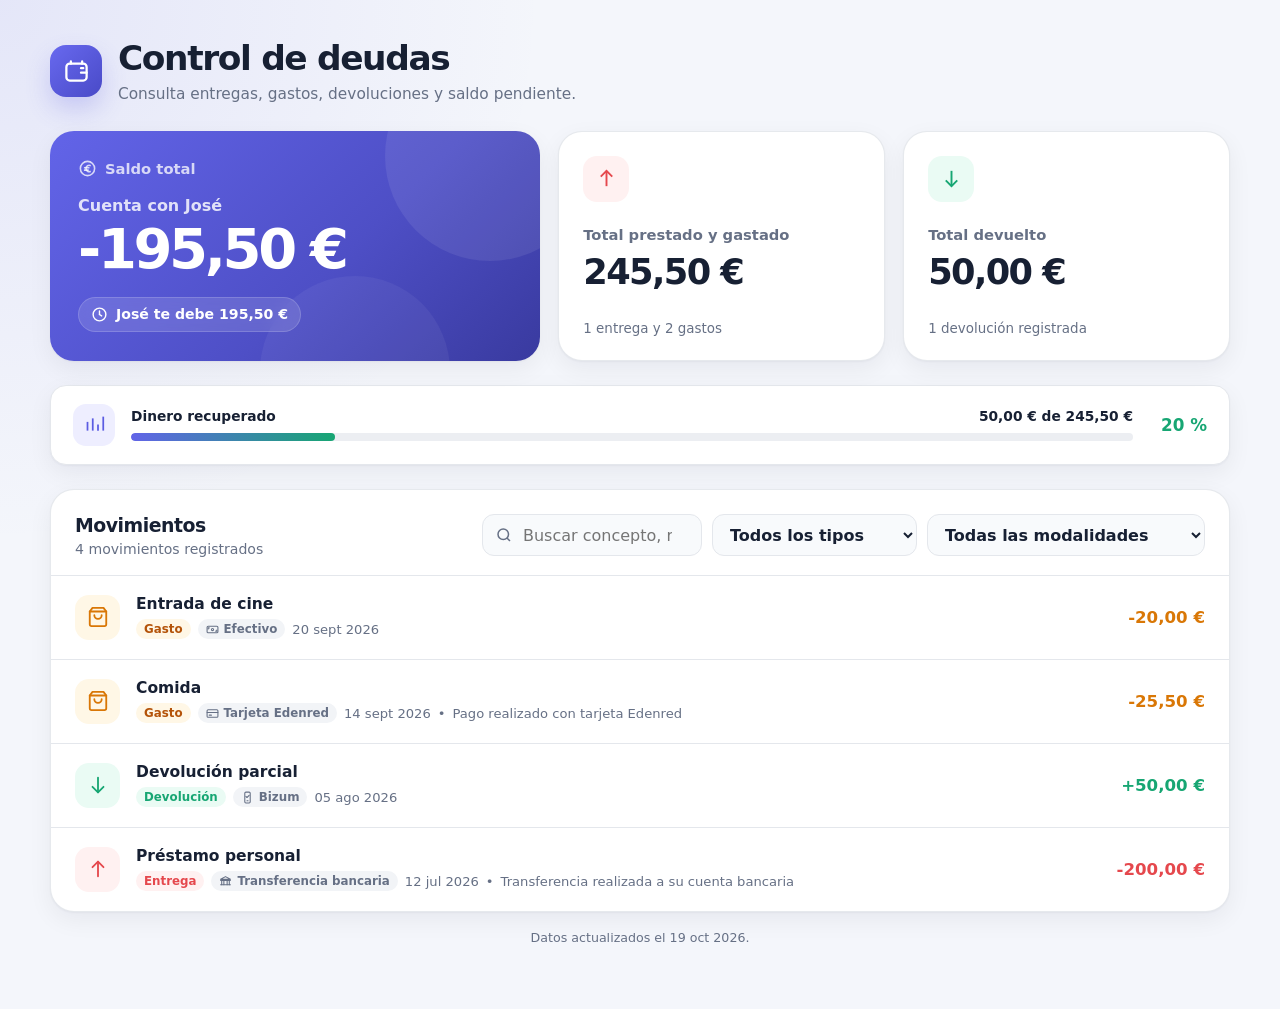
==== commit 6636de62: "debts" ====
--- a/debts/index.html
+++ b/debts/index.html
@@ -1,832 +1,1080 @@
 <!DOCTYPE html>
 <html lang="es">
 
-<head>
+  <head>
     <meta charset="UTF-8">
     <meta name="viewport" content="width=device-width, initial-scale=1.0">
     <title>Control de deudas</title>
     <style>
-        :root {
-            --background: #f4f6fb;
-            --surface: #fff;
-            --surface-secondary: #f8fafc;
-            --text-primary: #172033;
-            --text-secondary: #667085;
-            --border: #e4e7ec;
-            --primary: #5b5ce2;
-            --primary-light: #eeeeff;
-            --negative: #e5484d;
-            --negative-light: #fff1f1;
-            --positive: #17a673;
-            --positive-light: #eafbf4;
-            --expense: #d97706;
-            --expense-light: #fff7e6;
-            --neutral-light: #f2f4f7;
-            --shadow: 0 1px 2px rgba(16, 24, 40, .04), 0 8px 24px rgba(16, 24, 40, .06);
-            --radius-large: 24px;
-            --radius-medium: 16px;
-        }
-
-        * {
-            box-sizing: border-box
-        }
-
-        body {
-            margin: 0;
-            min-height: 100vh;
-            font-family: Inter, ui-sans-serif, system-ui, -apple-system, BlinkMacSystemFont, "Segoe UI", sans-serif;
-            color: var(--text-primary);
-            background: radial-gradient(circle at top left, rgba(91, 92, 226, .10), transparent 34rem), var(--background)
-        }
-
-        input,
-        select {
-            font: inherit
-        }
-
-        svg {
-            display: block
-        }
-
+      :root {
+        --background: #f4f6fb;
+        --surface: #fff;
+        --surface-secondary: #f8fafc;
+        --text-primary: #172033;
+        --text-secondary: #667085;
+        --border: #e4e7ec;
+        --primary: #5b5ce2;
+        --primary-light: #eeeeff;
+        --negative: #e5484d;
+        --negative-light: #fff1f1;
+        --positive: #17a673;
+        --positive-light: #eafbf4;
+        --expense: #d97706;
+        --expense-light: #fff7e6;
+        --neutral-light: #f2f4f7;
+        --shadow: 0 1px 2px rgba(16, 24, 40, .04), 0 8px 24px rgba(16, 24, 40, .06);
+        --radius-large: 24px;
+        --radius-medium: 16px;
+      }
+
+      * {
+        box-sizing: border-box
+      }
+
+      body {
+        margin: 0;
+        min-height: 100vh;
+        font-family: Inter, ui-sans-serif, system-ui, -apple-system, BlinkMacSystemFont, "Segoe UI", sans-serif;
+        color: var(--text-primary);
+        background: radial-gradient(circle at top left, rgba(91, 92, 226, .10), transparent 34rem), var(--background)
+      }
+
+      input,
+      select {
+        font: inherit
+      }
+
+      svg {
+        display: block
+      }
+
+      .app {
+        width: min(1180px, calc(100% - 32px));
+        margin: 0 auto;
+        padding: 40px 0 64px
+      }
+
+      .page-header {
+        display: flex;
+        align-items: center;
+        justify-content: space-between;
+        gap: 24px;
+        margin-bottom: 28px
+      }
+
+      .brand {
+        display: flex;
+        align-items: center;
+        gap: 16px
+      }
+
+      .brand-icon {
+        display: grid;
+        place-items: center;
+        width: 52px;
+        height: 52px;
+        color: #fff;
+        background: linear-gradient(135deg, #6869ef, #494ac7);
+        border-radius: 16px;
+        box-shadow: 0 12px 24px rgba(91, 92, 226, .24)
+      }
+
+      .brand-icon svg {
+        width: 27px;
+        height: 27px
+      }
+
+      .page-title {
+        margin: 0;
+        font-size: clamp(1.55rem, 4vw, 2.15rem);
+        line-height: 1.1;
+        letter-spacing: -.04em
+      }
+
+      .page-subtitle {
+        margin: 7px 0 0;
+        color: var(--text-secondary);
+        font-size: .96rem
+      }
+
+      .summary-grid {
+        display: grid;
+        grid-template-columns: 1.5fr 1fr 1fr;
+        gap: 18px;
+        margin-bottom: 24px
+      }
+
+      .card {
+        background: var(--surface);
+        border: 1px solid rgba(228, 231, 236, .9);
+        border-radius: var(--radius-large);
+        box-shadow: var(--shadow)
+      }
+
+      .balance-card {
+        position: relative;
+        overflow: hidden;
+        min-height: 230px;
+        padding: 28px;
+        color: #fff;
+        background: linear-gradient(135deg, #6264e8 0%, #4e4fc6 58%, #393a9f 100%);
+        border: 0
+      }
+
+      .balance-card::before,
+      .balance-card::after {
+        position: absolute;
+        content: "";
+        border-radius: 50%;
+        pointer-events: none
+      }
+
+      .balance-card::before {
+        top: -80px;
+        right: -55px;
+        width: 210px;
+        height: 210px;
+        background: rgba(255, 255, 255, .08)
+      }
+
+      .balance-card::after {
+        right: 90px;
+        bottom: -105px;
+        width: 190px;
+        height: 190px;
+        background: rgba(255, 255, 255, .05)
+      }
+
+      .balance-content {
+        position: relative;
+        z-index: 1
+      }
+
+      .card-label {
+        display: flex;
+        align-items: center;
+        gap: 8px;
+        margin-bottom: 18px;
+        font-size: .92rem;
+        font-weight: 700;
+        color: rgba(255, 255, 255, .76)
+      }
+
+      .card-label svg {
+        width: 19px;
+        height: 19px
+      }
+
+      .person-name {
+        margin: 0 0 6px;
+        color: rgba(255, 255, 255, .82);
+        font-size: 1rem;
+        font-weight: 600
+      }
+
+      .balance-amount {
+        margin: 0;
+        font-size: clamp(2.3rem, 6vw, 3.5rem);
+        font-weight: 800;
+        line-height: 1;
+        letter-spacing: -.06em
+      }
+
+      .balance-status {
+        display: inline-flex;
+        align-items: center;
+        gap: 8px;
+        margin-top: 20px;
+        padding: 8px 12px;
+        font-size: .88rem;
+        font-weight: 700;
+        color: #fff;
+        background: rgba(255, 255, 255, .13);
+        border: 1px solid rgba(255, 255, 255, .16);
+        border-radius: 999px;
+        backdrop-filter: blur(8px)
+      }
+
+      .balance-status svg {
+        width: 17px;
+        height: 17px
+      }
+
+      .stat-card {
+        display: flex;
+        flex-direction: column;
+        justify-content: space-between;
+        min-height: 230px;
+        padding: 24px
+      }
+
+      .stat-icon {
+        display: grid;
+        place-items: center;
+        width: 46px;
+        height: 46px;
+        margin-bottom: 24px;
+        border-radius: 14px
+      }
+
+      .stat-icon svg {
+        width: 23px;
+        height: 23px
+      }
+
+      .stat-icon.delivered {
+        color: var(--negative);
+        background: var(--negative-light)
+      }
+
+      .stat-icon.returned {
+        color: var(--positive);
+        background: var(--positive-light)
+      }
+
+      .stat-name {
+        margin: 0 0 8px;
+        color: var(--text-secondary);
+        font-size: .92rem;
+        font-weight: 650
+      }
+
+      .stat-value {
+        margin: 0;
+        font-size: clamp(1.65rem, 4vw, 2.2rem);
+        font-weight: 800;
+        letter-spacing: -.045em
+      }
+
+      .stat-detail {
+        margin: 12px 0 0;
+        color: var(--text-secondary);
+        font-size: .84rem
+      }
+
+      .progress-card {
+        display: grid;
+        grid-template-columns: auto 1fr auto;
+        align-items: center;
+        gap: 16px;
+        padding: 18px 22px;
+        margin-bottom: 24px;
+        background: var(--surface);
+        border: 1px solid var(--border);
+        border-radius: var(--radius-medium);
+        box-shadow: var(--shadow)
+      }
+
+      .progress-icon {
+        display: grid;
+        place-items: center;
+        width: 42px;
+        height: 42px;
+        color: var(--primary);
+        background: var(--primary-light);
+        border-radius: 13px
+      }
+
+      .progress-icon svg {
+        width: 21px;
+        height: 21px
+      }
+
+      .progress-content {
+        min-width: 0
+      }
+
+      .progress-header {
+        display: flex;
+        justify-content: space-between;
+        gap: 12px;
+        margin-bottom: 9px;
+        font-size: .86rem;
+        font-weight: 700
+      }
+
+      .progress-track {
+        overflow: hidden;
+        height: 8px;
+        background: #eceef2;
+        border-radius: 999px
+      }
+
+      .progress-bar {
+        width: 0;
+        height: 100%;
+        background: linear-gradient(90deg, #6264e8, #17a673);
+        border-radius: inherit;
+        transition: width 400ms ease
+      }
+
+      .progress-percentage {
+        min-width: 58px;
+        color: var(--positive);
+        font-size: 1.05rem;
+        font-weight: 800;
+        text-align: right
+      }
+
+      .movements-card {
+        overflow: hidden
+      }
+
+      .movements-header {
+        display: flex;
+        align-items: center;
+        justify-content: space-between;
+        gap: 18px;
+        padding: 24px 24px 18px
+      }
+
+      .section-title {
+        margin: 0;
+        font-size: 1.18rem;
+        letter-spacing: -.025em
+      }
+
+      .movement-count {
+        margin: 5px 0 0;
+        color: var(--text-secondary);
+        font-size: .88rem
+      }
+
+      .filters {
+        display: flex;
+        align-items: center;
+        gap: 10px;
+        flex-wrap: wrap
+      }
+
+      .search-box {
+        position: relative
+      }
+
+      .search-box svg {
+        position: absolute;
+        top: 50%;
+        left: 13px;
+        width: 18px;
+        height: 18px;
+        color: var(--text-secondary);
+        transform: translateY(-50%);
+        pointer-events: none
+      }
+
+      .search-box input {
+        width: 220px;
+        height: 42px;
+        padding: 0 14px 0 40px;
+        color: var(--text-primary);
+        background: var(--surface-secondary);
+        border: 1px solid var(--border);
+        border-radius: 12px;
+        outline: none
+      }
+
+      .search-box input:focus,
+      .filter-select:focus {
+        border-color: var(--primary);
+        box-shadow: 0 0 0 3px rgba(91, 92, 226, .12)
+      }
+
+      .filter-select {
+        height: 42px;
+        padding: 0 36px 0 13px;
+        color: var(--text-primary);
+        font-weight: 650;
+        background: var(--surface-secondary);
+        border: 1px solid var(--border);
+        border-radius: 12px;
+        outline: none
+      }
+
+      .movements-list {
+        border-top: 1px solid var(--border)
+      }
+
+      .movement {
+        display: grid;
+        grid-template-columns: auto minmax(0, 1fr) auto;
+        align-items: center;
+        gap: 16px;
+        padding: 19px 24px;
+        border-bottom: 1px solid var(--border);
+        transition: background 150ms ease
+      }
+
+      .movement:last-child {
+        border-bottom: 0
+      }
+
+      .movement:hover {
+        background: #fbfcfe
+      }
+
+      .movement-icon {
+        display: grid;
+        place-items: center;
+        width: 45px;
+        height: 45px;
+        border-radius: 14px
+      }
+
+      .movement-icon svg {
+        width: 22px;
+        height: 22px
+      }
+
+      .movement.entrega .movement-icon {
+        color: var(--negative);
+        background: var(--negative-light)
+      }
+
+      .movement.devolucion .movement-icon {
+        color: var(--positive);
+        background: var(--positive-light)
+      }
+
+      .movement.gasto .movement-icon {
+        color: var(--expense);
+        background: var(--expense-light)
+      }
+
+      .movement-info {
+        min-width: 0
+      }
+
+      .movement-concept {
+        overflow: hidden;
+        margin: 0;
+        font-size: .97rem;
+        font-weight: 750;
+        text-overflow: ellipsis;
+        white-space: nowrap
+      }
+
+      .movement-meta {
+        display: flex;
+        flex-wrap: wrap;
+        align-items: center;
+        gap: 7px;
+        margin-top: 6px;
+        color: var(--text-secondary);
+        font-size: .82rem
+      }
+
+      .movement-type,
+      .movement-method {
+        display: inline-flex;
+        align-items: center;
+        gap: 5px;
+        padding: 3px 8px;
+        font-size: .74rem;
+        font-weight: 750;
+        border-radius: 999px
+      }
+
+      .movement.entrega .movement-type {
+        color: var(--negative);
+        background: var(--negative-light)
+      }
+
+      .movement.devolucion .movement-type {
+        color: var(--positive);
+        background: var(--positive-light)
+      }
+
+      .movement.gasto .movement-type {
+        color: #b45309;
+        background: var(--expense-light)
+      }
+
+      .movement-method {
+        color: var(--text-secondary);
+        background: var(--neutral-light)
+      }
+
+      .movement-method svg {
+        width: 13px;
+        height: 13px
+      }
+
+      .movement-amount {
+        font-size: 1.04rem;
+        font-weight: 800;
+        text-align: right;
+        white-space: nowrap
+      }
+
+      .movement.entrega .movement-amount {
+        color: var(--negative)
+      }
+
+      .movement.devolucion .movement-amount {
+        color: var(--positive)
+      }
+
+      .movement.gasto .movement-amount {
+        color: var(--expense)
+      }
+
+      .empty-state,
+      .loading-state,
+      .error-state {
+        display: grid;
+        place-items: center;
+        min-height: 240px;
+        padding: 40px 24px;
+        text-align: center
+      }
+
+      .state-icon {
+        display: grid;
+        place-items: center;
+        width: 58px;
+        height: 58px;
+        margin: 0 auto 16px;
+        color: var(--primary);
+        background: var(--primary-light);
+        border-radius: 18px
+      }
+
+      .state-icon svg {
+        width: 28px;
+        height: 28px
+      }
+
+      .error-state .state-icon {
+        color: var(--negative);
+        background: var(--negative-light)
+      }
+
+      .state-title {
+        margin: 0 0 7px;
+        font-size: 1.05rem
+      }
+
+      .state-description {
+        max-width: 480px;
+        margin: 0;
+        color: var(--text-secondary);
+        font-size: .9rem;
+        line-height: 1.55
+      }
+
+      .spinner {
+        width: 28px;
+        height: 28px;
+        border: 3px solid rgba(91, 92, 226, .18);
+        border-top-color: var(--primary);
+        border-radius: 50%;
+        animation: spin 800ms linear infinite
+      }
+
+      .last-update {
+        margin: 18px 0 0;
+        color: var(--text-secondary);
+        font-size: .79rem;
+        text-align: center
+      }
+
+      @keyframes spin {
+        to {
+          transform: rotate(360deg)
+        }
+      }
+
+      @media(max-width:850px) {
+        .summary-grid {
+          grid-template-columns: 1fr 1fr
+        }
+
+        .balance-card {
+          grid-column: 1/-1
+        }
+
+        .stat-card {
+          min-height: 190px
+        }
+
+        .movements-header {
+          align-items: stretch;
+          flex-direction: column
+        }
+
+        .filters {
+          width: 100%
+        }
+
+        .search-box {
+          flex: 1
+        }
+
+        .search-box input {
+          width: 100%
+        }
+      }
+
+      @media(max-width:600px) {
         .app {
-            width: min(1180px, calc(100% - 32px));
-            margin: 0 auto;
-            padding: 40px 0 64px
-        }
-
-        .page-header {
-            display: flex;
-            align-items: center;
-            justify-content: space-between;
-            gap: 24px;
-            margin-bottom: 28px
-        }
-
-        .brand {
-            display: flex;
-            align-items: center;
-            gap: 16px
-        }
-
-        .brand-icon {
-            display: grid;
-            place-items: center;
-            width: 52px;
-            height: 52px;
-            color: #fff;
-            background: linear-gradient(135deg, #6869ef, #494ac7);
-            border-radius: 16px;
-            box-shadow: 0 12px 24px rgba(91, 92, 226, .24)
-        }
-
-        .brand-icon svg {
-            width: 27px;
-            height: 27px
-        }
-
-        .page-title {
-            margin: 0;
-            font-size: clamp(1.55rem, 4vw, 2.15rem);
-            line-height: 1.1;
-            letter-spacing: -.04em
-        }
-
-        .page-subtitle {
-            margin: 7px 0 0;
-            color: var(--text-secondary);
-            font-size: .96rem
+          width: min(100% - 22px, 1180px);
+          padding: 22px 0 40px
         }
 
         .summary-grid {
-            display: grid;
-            grid-template-columns: 1.5fr 1fr 1fr;
-            gap: 18px;
-            margin-bottom: 24px
-        }
-
-        .card {
-            background: var(--surface);
-            border: 1px solid rgba(228, 231, 236, .9);
-            border-radius: var(--radius-large);
-            box-shadow: var(--shadow)
+          grid-template-columns: 1fr;
+          gap: 13px
         }
 
         .balance-card {
-            position: relative;
-            overflow: hidden;
-            min-height: 230px;
-            padding: 28px;
-            color: #fff;
-            background: linear-gradient(135deg, #6264e8 0%, #4e4fc6 58%, #393a9f 100%);
-            border: 0
-        }
-
-        .balance-card::before,
-        .balance-card::after {
-            position: absolute;
-            content: "";
-            border-radius: 50%;
-            pointer-events: none
-        }
-
-        .balance-card::before {
-            top: -80px;
-            right: -55px;
-            width: 210px;
-            height: 210px;
-            background: rgba(255, 255, 255, .08)
-        }
-
-        .balance-card::after {
-            right: 90px;
-            bottom: -105px;
-            width: 190px;
-            height: 190px;
-            background: rgba(255, 255, 255, .05)
-        }
-
-        .balance-content {
-            position: relative;
-            z-index: 1
-        }
-
-        .card-label {
-            display: flex;
-            align-items: center;
-            gap: 8px;
-            margin-bottom: 18px;
-            font-size: .92rem;
-            font-weight: 700;
-            color: rgba(255, 255, 255, .76)
-        }
-
-        .card-label svg {
-            width: 19px;
-            height: 19px
-        }
-
-        .person-name {
-            margin: 0 0 6px;
-            color: rgba(255, 255, 255, .82);
-            font-size: 1rem;
-            font-weight: 600
-        }
-
-        .balance-amount {
-            margin: 0;
-            font-size: clamp(2.3rem, 6vw, 3.5rem);
-            font-weight: 800;
-            line-height: 1;
-            letter-spacing: -.06em
-        }
-
-        .balance-status {
-            display: inline-flex;
-            align-items: center;
-            gap: 8px;
-            margin-top: 20px;
-            padding: 8px 12px;
-            font-size: .88rem;
-            font-weight: 700;
-            color: #fff;
-            background: rgba(255, 255, 255, .13);
-            border: 1px solid rgba(255, 255, 255, .16);
-            border-radius: 999px;
-            backdrop-filter: blur(8px)
-        }
-
-        .balance-status svg {
-            width: 17px;
-            height: 17px
+          grid-column: auto;
+          min-height: 215px;
+          padding: 24px
         }
 
         .stat-card {
-            display: flex;
-            flex-direction: column;
-            justify-content: space-between;
-            min-height: 230px;
-            padding: 24px
+          min-height: auto;
+          padding: 20px
         }
 
         .stat-icon {
-            display: grid;
-            place-items: center;
-            width: 46px;
-            height: 46px;
-            margin-bottom: 24px;
-            border-radius: 14px
-        }
-
-        .stat-icon svg {
-            width: 23px;
-            height: 23px
-        }
-
-        .stat-icon.delivered {
-            color: var(--negative);
-            background: var(--negative-light)
-        }
-
-        .stat-icon.returned {
-            color: var(--positive);
-            background: var(--positive-light)
-        }
-
-        .stat-name {
-            margin: 0 0 8px;
-            color: var(--text-secondary);
-            font-size: .92rem;
-            font-weight: 650
-        }
-
-        .stat-value {
-            margin: 0;
-            font-size: clamp(1.65rem, 4vw, 2.2rem);
-            font-weight: 800;
-            letter-spacing: -.045em
-        }
-
-        .stat-detail {
-            margin: 12px 0 0;
-            color: var(--text-secondary);
-            font-size: .84rem
+          margin-bottom: 18px
         }
 
         .progress-card {
-            display: grid;
-            grid-template-columns: auto 1fr auto;
-            align-items: center;
-            gap: 16px;
-            padding: 18px 22px;
-            margin-bottom: 24px;
-            background: var(--surface);
-            border: 1px solid var(--border);
-            border-radius: var(--radius-medium);
-            box-shadow: var(--shadow)
-        }
-
-        .progress-icon {
-            display: grid;
-            place-items: center;
-            width: 42px;
-            height: 42px;
-            color: var(--primary);
-            background: var(--primary-light);
-            border-radius: 13px
-        }
-
-        .progress-icon svg {
-            width: 21px;
-            height: 21px
-        }
-
-        .progress-content {
-            min-width: 0
-        }
-
-        .progress-header {
-            display: flex;
-            justify-content: space-between;
-            gap: 12px;
-            margin-bottom: 9px;
-            font-size: .86rem;
-            font-weight: 700
-        }
-
-        .progress-track {
-            overflow: hidden;
-            height: 8px;
-            background: #eceef2;
-            border-radius: 999px
-        }
-
-        .progress-bar {
-            width: 0;
-            height: 100%;
-            background: linear-gradient(90deg, #6264e8, #17a673);
-            border-radius: inherit;
-            transition: width 400ms ease
+          grid-template-columns: auto 1fr;
+          padding: 16px
         }
 
         .progress-percentage {
-            min-width: 58px;
-            color: var(--positive);
-            font-size: 1.05rem;
-            font-weight: 800;
-            text-align: right
-        }
-
-        .movements-card {
-            overflow: hidden
+          grid-column: 2;
+          text-align: left
+        }
+
+        .filters {
+          align-items: stretch;
+          flex-direction: column
+        }
+
+        .filter-select {
+          width: 100%
         }
 
         .movements-header {
-            display: flex;
-            align-items: center;
-            justify-content: space-between;
-            gap: 18px;
-            padding: 24px 24px 18px
-        }
-
-        .section-title {
-            margin: 0;
-            font-size: 1.18rem;
-            letter-spacing: -.025em
-        }
-
-        .movement-count {
-            margin: 5px 0 0;
-            color: var(--text-secondary);
-            font-size: .88rem
-        }
-
-        .filters {
-            display: flex;
-            align-items: center;
-            gap: 10px;
-            flex-wrap: wrap
-        }
-
-        .search-box {
-            position: relative
-        }
-
-        .search-box svg {
-            position: absolute;
-            top: 50%;
-            left: 13px;
-            width: 18px;
-            height: 18px;
-            color: var(--text-secondary);
-            transform: translateY(-50%);
-            pointer-events: none
-        }
-
-        .search-box input {
-            width: 220px;
-            height: 42px;
-            padding: 0 14px 0 40px;
-            color: var(--text-primary);
-            background: var(--surface-secondary);
-            border: 1px solid var(--border);
-            border-radius: 12px;
-            outline: none
-        }
-
-        .search-box input:focus,
-        .filter-select:focus {
-            border-color: var(--primary);
-            box-shadow: 0 0 0 3px rgba(91, 92, 226, .12)
-        }
-
-        .filter-select {
-            height: 42px;
-            padding: 0 36px 0 13px;
-            color: var(--text-primary);
-            font-weight: 650;
-            background: var(--surface-secondary);
-            border: 1px solid var(--border);
-            border-radius: 12px;
-            outline: none
-        }
-
-        .movements-list {
-            border-top: 1px solid var(--border)
+          padding: 21px 18px 16px
         }
 
         .movement {
-            display: grid;
-            grid-template-columns: auto minmax(0, 1fr) auto;
-            align-items: center;
-            gap: 16px;
-            padding: 19px 24px;
-            border-bottom: 1px solid var(--border);
-            transition: background 150ms ease
-        }
-
-        .movement:last-child {
-            border-bottom: 0
-        }
-
-        .movement:hover {
-            background: #fbfcfe
-        }
-
-        .movement-icon {
-            display: grid;
-            place-items: center;
-            width: 45px;
-            height: 45px;
-            border-radius: 14px
-        }
-
-        .movement-icon svg {
-            width: 22px;
-            height: 22px
-        }
-
-        .movement.entrega .movement-icon {
-            color: var(--negative);
-            background: var(--negative-light)
-        }
-
-        .movement.devolucion .movement-icon {
-            color: var(--positive);
-            background: var(--positive-light)
-        }
-
-        .movement.gasto .movement-icon {
-            color: var(--expense);
-            background: var(--expense-light)
-        }
-
-        .movement-info {
-            min-width: 0
-        }
-
-        .movement-concept {
-            overflow: hidden;
-            margin: 0;
-            font-size: .97rem;
-            font-weight: 750;
-            text-overflow: ellipsis;
-            white-space: nowrap
-        }
-
-        .movement-meta {
-            display: flex;
-            flex-wrap: wrap;
-            align-items: center;
-            gap: 7px;
-            margin-top: 6px;
-            color: var(--text-secondary);
-            font-size: .82rem
-        }
-
-        .movement-type,
-        .movement-method {
-            display: inline-flex;
-            align-items: center;
-            gap: 5px;
-            padding: 3px 8px;
-            font-size: .74rem;
-            font-weight: 750;
-            border-radius: 999px
-        }
-
-        .movement.entrega .movement-type {
-            color: var(--negative);
-            background: var(--negative-light)
-        }
-
-        .movement.devolucion .movement-type {
-            color: var(--positive);
-            background: var(--positive-light)
-        }
-
-        .movement.gasto .movement-type {
-            color: #b45309;
-            background: var(--expense-light)
-        }
-
-        .movement-method {
-            color: var(--text-secondary);
-            background: var(--neutral-light)
-        }
-
-        .movement-method svg {
-            width: 13px;
-            height: 13px
+          grid-template-columns: auto minmax(0, 1fr);
+          gap: 13px;
+          padding: 17px 18px
         }
 
         .movement-amount {
-            font-size: 1.04rem;
-            font-weight: 800;
-            text-align: right;
-            white-space: nowrap
-        }
-
-        .movement.entrega .movement-amount {
-            color: var(--negative)
-        }
-
-        .movement.devolucion .movement-amount {
-            color: var(--positive)
-        }
-
-        .movement.gasto .movement-amount {
-            color: var(--expense)
-        }
-
-        .empty-state,
-        .loading-state,
-        .error-state {
-            display: grid;
-            place-items: center;
-            min-height: 240px;
-            padding: 40px 24px;
-            text-align: center
-        }
-
-        .state-icon {
-            display: grid;
-            place-items: center;
-            width: 58px;
-            height: 58px;
-            margin: 0 auto 16px;
-            color: var(--primary);
-            background: var(--primary-light);
-            border-radius: 18px
-        }
-
-        .state-icon svg {
-            width: 28px;
-            height: 28px
-        }
-
-        .error-state .state-icon {
-            color: var(--negative);
-            background: var(--negative-light)
-        }
-
-        .state-title {
-            margin: 0 0 7px;
-            font-size: 1.05rem
-        }
-
-        .state-description {
-            max-width: 480px;
-            margin: 0;
-            color: var(--text-secondary);
-            font-size: .9rem;
-            line-height: 1.55
-        }
-
-        .spinner {
-            width: 28px;
-            height: 28px;
-            border: 3px solid rgba(91, 92, 226, .18);
-            border-top-color: var(--primary);
-            border-radius: 50%;
-            animation: spin 800ms linear infinite
-        }
-
-        .last-update {
-            margin: 18px 0 0;
-            color: var(--text-secondary);
-            font-size: .79rem;
-            text-align: center
-        }
-
-        @keyframes spin {
-            to {
-                transform: rotate(360deg)
-            }
-        }
-
-        @media(max-width:850px) {
-            .summary-grid {
-                grid-template-columns: 1fr 1fr
-            }
-
-            .balance-card {
-                grid-column: 1/-1
-            }
-
-            .stat-card {
-                min-height: 190px
-            }
-
-            .movements-header {
-                align-items: stretch;
-                flex-direction: column
-            }
-
-            .filters {
-                width: 100%
-            }
-
-            .search-box {
-                flex: 1
-            }
-
-            .search-box input {
-                width: 100%
-            }
-        }
-
-        @media(max-width:600px) {
-            .app {
-                width: min(100% - 22px, 1180px);
-                padding: 22px 0 40px
-            }
-
-            .summary-grid {
-                grid-template-columns: 1fr;
-                gap: 13px
-            }
-
-            .balance-card {
-                grid-column: auto;
-                min-height: 215px;
-                padding: 24px
-            }
-
-            .stat-card {
-                min-height: auto;
-                padding: 20px
-            }
-
-            .stat-icon {
-                margin-bottom: 18px
-            }
-
-            .progress-card {
-                grid-template-columns: auto 1fr;
-                padding: 16px
-            }
-
-            .progress-percentage {
-                grid-column: 2;
-                text-align: left
-            }
-
-            .filters {
-                align-items: stretch;
-                flex-direction: column
-            }
-
-            .filter-select {
-                width: 100%
-            }
-
-            .movements-header {
-                padding: 21px 18px 16px
-            }
-
-            .movement {
-                grid-template-columns: auto minmax(0, 1fr);
-                gap: 13px;
-                padding: 17px 18px
-            }
-
-            .movement-amount {
-                grid-column: 2;
-                text-align: left
-            }
-        }
+          grid-column: 2;
+          text-align: left
+        }
+      }
     </style>
-</head>
-
-<body>
+  </head>
+
+  <body>
     <main class="app">
-        <header class="page-header">
-            <div class="brand">
-                <div class="brand-icon" aria-hidden="true"><svg viewBox="0 0 24 24" fill="none" stroke="currentColor"
-                        stroke-width="2" stroke-linecap="round" stroke-linejoin="round">
-                        <rect x="3" y="5" width="18" height="15" rx="3"></rect>
-                        <path d="M16 13h5"></path>
-                        <path d="M16 9h2"></path>
-                        <path d="M7 5V3"></path>
-                        <path d="M17 5V3"></path>
-                    </svg></div>
-                <div>
-                    <h1 class="page-title">Control de deudas</h1>
-                    <p class="page-subtitle">Consulta entregas, gastos, devoluciones y saldo pendiente.</p>
-                </div>
+      <header class="page-header">
+        <div class="brand">
+          <div class="brand-icon" aria-hidden="true"><svg viewBox="0 0 24 24" fill="none" stroke="currentColor" stroke-width="2" stroke-linecap="round" stroke-linejoin="round">
+              <rect x="3" y="5" width="18" height="15" rx="3"></rect>
+              <path d="M16 13h5"></path>
+              <path d="M16 9h2"></path>
+              <path d="M7 5V3"></path>
+              <path d="M17 5V3"></path>
+            </svg></div>
+          <div>
+            <h1 class="page-title">Control de deudas</h1>
+            <p class="page-subtitle">Consulta entregas, gastos, devoluciones y saldo pendiente.</p>
+          </div>
+        </div>
+      </header>
+
+      <section class="summary-grid">
+        <article class="card balance-card">
+          <div class="balance-content">
+            <div class="card-label"><svg viewBox="0 0 24 24" fill="none" stroke="currentColor" stroke-width="2">
+                <circle cx="12" cy="12" r="9"></circle>
+                <path d="M16 8.5a4 4 0 1 0 0 7"></path>
+                <path d="M7.5 11h7"></path>
+                <path d="M7.5 14h6"></path>
+              </svg>Saldo total</div>
+            <p id="personName" class="person-name">Cargando información…</p>
+            <p id="balanceAmount" class="balance-amount">0,00 €</p>
+            <div id="balanceStatus" class="balance-status">Calculando saldo</div>
+          </div>
+        </article>
+        <article class="card stat-card">
+          <div>
+            <div class="stat-icon delivered"><svg viewBox="0 0 24 24" fill="none" stroke="currentColor" stroke-width="2">
+                <path d="M12 20V4"></path>
+                <path d="m6 10 6-6 6 6"></path>
+              </svg></div>
+            <p class="stat-name">Total prestado y gastado</p>
+            <p id="deliveredAmount" class="stat-value">0,00 €</p>
+          </div>
+          <p id="deliveredCount" class="stat-detail">0 entregas y 0 gastos</p>
+        </article>
+        <article class="card stat-card">
+          <div>
+            <div class="stat-icon returned"><svg viewBox="0 0 24 24" fill="none" stroke="currentColor" stroke-width="2">
+                <path d="M12 4v16"></path>
+                <path d="m18 14-6 6-6-6"></path>
+              </svg></div>
+            <p class="stat-name">Total devuelto</p>
+            <p id="returnedAmount" class="stat-value">0,00 €</p>
+          </div>
+          <p id="returnedCount" class="stat-detail">0 devoluciones</p>
+        </article>
+      </section>
+
+      <section class="progress-card">
+        <div class="progress-icon"><svg viewBox="0 0 24 24" fill="none" stroke="currentColor" stroke-width="2">
+            <path d="M4 19V9"></path>
+            <path d="M10 19V5"></path>
+            <path d="M16 19v-7"></path>
+            <path d="M22 19V3"></path>
+          </svg></div>
+        <div class="progress-content">
+          <div class="progress-header"><span>Dinero recuperado</span><span id="progressDetail">0,00 € de 0,00
+              €</span></div>
+          <div class="progress-track" role="progressbar" aria-label="Porcentaje de dinero recuperado" aria-valuemin="0" aria-valuemax="100" aria-valuenow="0">
+            <div id="progressBar" class="progress-bar"></div>
+          </div>
+        </div>
+        <div id="progressPercentage" class="progress-percentage">0 %</div>
+      </section>
+
+      <section class="card movements-card">
+        <div class="movements-header">
+          <div>
+            <h2 class="section-title">Movimientos</h2>
+            <p id="movementCount" class="movement-count">Cargando movimientos…</p>
+          </div>
+          <div class="filters">
+            <div class="search-box"><svg viewBox="0 0 24 24" fill="none" stroke="currentColor" stroke-width="2">
+                <circle cx="11" cy="11" r="7"></circle>
+                <path d="m20 20-4-4"></path>
+              </svg><input id="searchInput" type="search" placeholder="Buscar concepto, método…" autocomplete="off"></div>
+            <select id="typeFilter" class="filter-select" aria-label="Filtrar por tipo">
+              <option value="all">Todos los tipos</option>
+              <option value="entrega">Entregas</option>
+              <option value="devolucion">Devoluciones</option>
+              <option value="gasto">Gastos</option>
+            </select>
+            <select id="methodFilter" class="filter-select" aria-label="Filtrar por modalidad">
+              <option value="all">Todas las modalidades</option>
+              <option value="transferencia">Transferencia bancaria</option>
+              <option value="bizum">Bizum</option>
+              <option value="efectivo">Efectivo</option>
+              <option value="edenred">Tarjeta Edenred</option>
+            </select>
+          </div>
+        </div>
+        <div id="movementsList" class="movements-list">
+          <div class="loading-state">
+            <div>
+              <div class="state-icon">
+                <div class="spinner"></div>
+              </div>
+              <h3 class="state-title">Cargando movimientos</h3>
+              <p class="state-description">Leyendo /debts.xml.</p>
             </div>
-        </header>
-
-        <section class="summary-grid">
-            <article class="card balance-card">
-                <div class="balance-content">
-                    <div class="card-label"><svg viewBox="0 0 24 24" fill="none" stroke="currentColor" stroke-width="2">
-                            <circle cx="12" cy="12" r="9"></circle>
-                            <path d="M16 8.5a4 4 0 1 0 0 7"></path>
-                            <path d="M7.5 11h7"></path>
-                            <path d="M7.5 14h6"></path>
-                        </svg>Saldo total</div>
-                    <p id="personName" class="person-name">Cargando información…</p>
-                    <p id="balanceAmount" class="balance-amount">0,00 €</p>
-                    <div id="balanceStatus" class="balance-status">Calculando saldo</div>
-                </div>
-            </article>
-            <article class="card stat-card">
-                <div>
-                    <div class="stat-icon delivered"><svg viewBox="0 0 24 24" fill="none" stroke="currentColor"
-                            stroke-width="2">
-                            <path d="M12 20V4"></path>
-                            <path d="m6 10 6-6 6 6"></path>
-                        </svg></div>
-                    <p class="stat-name">Total prestado y gastado</p>
-                    <p id="deliveredAmount" class="stat-value">0,00 €</p>
-                </div>
-                <p id="deliveredCount" class="stat-detail">0 entregas y 0 gastos</p>
-            </article>
-            <article class="card stat-card">
-                <div>
-                    <div class="stat-icon returned"><svg viewBox="0 0 24 24" fill="none" stroke="currentColor"
-                            stroke-width="2">
-                            <path d="M12 4v16"></path>
-                            <path d="m18 14-6 6-6-6"></path>
-                        </svg></div>
-                    <p class="stat-name">Total devuelto</p>
-                    <p id="returnedAmount" class="stat-value">0,00 €</p>
-                </div>
-                <p id="returnedCount" class="stat-detail">0 devoluciones</p>
-            </article>
-        </section>
-
-        <section class="progress-card">
-            <div class="progress-icon"><svg viewBox="0 0 24 24" fill="none" stroke="currentColor" stroke-width="2">
-                    <path d="M4 19V9"></path>
-                    <path d="M10 19V5"></path>
-                    <path d="M16 19v-7"></path>
-                    <path d="M22 19V3"></path>
-                </svg></div>
-            <div class="progress-content">
-                <div class="progress-header"><span>Dinero recuperado</span><span id="progressDetail">0,00 € de 0,00
-                        €</span></div>
-                <div class="progress-track" role="progressbar" aria-label="Porcentaje de dinero recuperado"
-                    aria-valuemin="0" aria-valuemax="100" aria-valuenow="0">
-                    <div id="progressBar" class="progress-bar"></div>
-                </div>
-            </div>
-            <div id="progressPercentage" class="progress-percentage">0 %</div>
-        </section>
-
-        <section class="card movements-card">
-            <div class="movements-header">
-                <div>
-                    <h2 class="section-title">Movimientos</h2>
-                    <p id="movementCount" class="movement-count">Cargando movimientos…</p>
-                </div>
-                <div class="filters">
-                    <div class="search-box"><svg viewBox="0 0 24 24" fill="none" stroke="currentColor" stroke-width="2">
-                            <circle cx="11" cy="11" r="7"></circle>
-                            <path d="m20 20-4-4"></path>
-                        </svg><input id="searchInput" type="search" placeholder="Buscar concepto, método…"
-                            autocomplete="off"></div>
-                    <select id="typeFilter" class="filter-select" aria-label="Filtrar por tipo">
-                        <option value="all">Todos los tipos</option>
-                        <option value="entrega">Entregas</option>
-                        <option value="devolucion">Devoluciones</option>
-                        <option value="gasto">Gastos</option>
-                    </select>
-                    <select id="methodFilter" class="filter-select" aria-label="Filtrar por modalidad">
-                        <option value="all">Todas las modalidades</option>
-                        <option value="transferencia">Transferencia bancaria</option>
-                        <option value="bizum">Bizum</option>
-                        <option value="efectivo">Efectivo</option>
-                        <option value="edenred">Tarjeta Edenred</option>
-                    </select>
-                </div>
-            </div>
-            <div id="movementsList" class="movements-list">
-                <div class="loading-state">
-                    <div>
-                        <div class="state-icon">
-                            <div class="spinner"></div>
-                        </div>
-                        <h3 class="state-title">Cargando movimientos</h3>
-                        <p class="state-description">Leyendo /debts.xml.</p>
-                    </div>
-                </div>
-            </div>
-        </section>
-        <p id="lastUpdate" class="last-update"></p>
+          </div>
+        </div>
+      </section>
+      <p id="lastUpdate" class="last-update"></p>
     </main>
 
     <script>
-        "use strict";
-        const MOVEMENT_TYPES = Object.freeze({ entrega: { label: "Entrega", sign: "negative" }, devolucion: { label: "Devolución", sign: "positive" }, gasto: { label: "Gasto", sign: "negative" } });
-        const MOVEMENT_METHODS = Object.freeze({ transferencia: { label: "Transferencia bancaria" }, bizum: { label: "Bizum" }, efectivo: { label: "Efectivo" }, edenred: { label: "Tarjeta Edenred" } });
-        const state = { person: "", currency: "EUR", updated: "", movements: [] };
-        const elements = { personName: document.getElementById("personName"), balanceAmount: document.getElementById("balanceAmount"), balanceStatus: document.getElementById("balanceStatus"), deliveredAmount: document.getElementById("deliveredAmount"), returnedAmount: document.getElementById("returnedAmount"), deliveredCount: document.getElementById("deliveredCount"), returnedCount: document.getElementById("returnedCount"), progressDetail: document.getElementById("progressDetail"), progressBar: document.getElementById("progressBar"), progressPercentage: document.getElementById("progressPercentage"), progressTrack: document.querySelector(".progress-track"), movementCount: document.getElementById("movementCount"), movementsList: document.getElementById("movementsList"), searchInput: document.getElementById("searchInput"), typeFilter: document.getElementById("typeFilter"), methodFilter: document.getElementById("methodFilter"), lastUpdate: document.getElementById("lastUpdate") };
-        const svg = (body) => `<svg viewBox="0 0 24 24" fill="none" stroke="currentColor" stroke-width="2" stroke-linecap="round" stroke-linejoin="round" aria-hidden="true">${body}</svg>`;
-        const icons = { entrega: svg('<path d="M12 20V4"></path><path d="m6 10 6-6 6 6"></path>'), devolucion: svg('<path d="M12 4v16"></path><path d="m18 14-6 6-6-6"></path>'), gasto: svg('<path d="M6 2 3 6v14a2 2 0 0 0 2 2h14a2 2 0 0 0 2-2V6l-3-4Z"></path><path d="M3 6h18"></path><path d="M16 10a4 4 0 0 1-8 0"></path>'), transferencia: svg('<path d="M3 10h18"></path><path d="M5 10v8M9 10v8M15 10v8M19 10v8"></path><path d="M3 18h18"></path><path d="m12 3 9 5H3l9-5Z"></path>'), bizum: svg('<rect x="7" y="2" width="10" height="20" rx="2"></rect><path d="M11 18h2"></path><path d="m9 10 2 2 4-4"></path>'), efectivo: svg('<rect x="2" y="6" width="20" height="12" rx="2"></rect><circle cx="12" cy="12" r="2"></circle><path d="M6 9H4v2M18 15h2v-2"></path>'), edenred: svg('<rect x="2" y="5" width="20" height="14" rx="2"></rect><path d="M2 10h20"></path><path d="M6 15h4"></path>'), pendiente: svg('<circle cx="12" cy="12" r="9"></circle><path d="M12 7v5"></path><path d="m12 12 3 2"></path>'), completado: svg('<circle cx="12" cy="12" r="9"></circle><path d="m8 12 2.5 2.5L16 9"></path>'), info: svg('<circle cx="12" cy="12" r="9"></circle><path d="M12 11v5"></path><path d="M12 8h.01"></path>'), vacio: svg('<path d="M4 7h16"></path><path d="M6 7l1 13h10l1-13"></path><path d="M9 7V4h6v3"></path>'), error: svg('<path d="M12 3 2.5 20h19L12 3Z"></path><path d="M12 9v4"></path><path d="M12 17h.01"></path>') };
-        function getElementText(parent, selector, fallback = "") { const el = parent.querySelector(selector); return el ? el.textContent.trim() : fallback }
-        function parseQuantity(value) { const n = Number.parseFloat(String(value).trim().replace(/\s/g, "").replace(",", ".")); return Number.isFinite(n) ? n : null }
-        function parseDate(value) { const v = String(value || "").trim(); let y, m, d; if (/^\d{4}-\d{2}-\d{2}$/.test(v)) { [y, m, d] = v.split("-").map(Number) } else if (/^\d{2}\/\d{2}\/\d{4}$/.test(v)) { [d, m, y] = v.split("/").map(Number) } else { return null } const date = new Date(y, m - 1, d); return date.getFullYear() === y && date.getMonth() === m - 1 && date.getDate() === d ? date : null }
-        function formatDate(v) { const d = parseDate(v); return d ? new Intl.DateTimeFormat("es-ES", { day: "2-digit", month: "short", year: "numeric" }).format(d) : (v || "Fecha desconocida") }
-        function normalizeZero(v) { return Math.abs(v) < .000001 ? 0 : v }
-        function formatCurrency(v, showSign = false) { return new Intl.NumberFormat("es-ES", { style: "currency", currency: state.currency || "EUR", minimumFractionDigits: 2, maximumFractionDigits: 2, signDisplay: showSign ? "always" : "auto" }).format(normalizeZero(v)) }
-        function escapeHtml(v) { return String(v).replaceAll("&", "&amp;").replaceAll("<", "&lt;").replaceAll(">", "&gt;").replaceAll('"', "&quot;").replaceAll("'", "&#039;") }
-        function pluralize(n, s, p) { return n === 1 ? s : p }
-        function normalizeType(v) { const type = String(v || "").trim().toLocaleLowerCase("es"); if (!Object.hasOwn(MOVEMENT_TYPES, type)) throw new Error(`Tipo no válido: "${v}".`); return type }
-        function normalizeMethod(v) { const method = String(v || "").trim().toLocaleLowerCase("es"); if (!Object.hasOwn(MOVEMENT_METHODS, method)) throw new Error(`Modalidad no válida: "${v}".`); return method }
-        function validateSign(type, quantity, id) { if ((type === "entrega" || type === "gasto") && quantity >= 0) throw new Error(`El movimiento "${id}" debe tener una cantidad negativa.`); if (type === "devolucion" && quantity <= 0) throw new Error(`El movimiento "${id}" debe tener una cantidad positiva.`) }
-        function parseXml(xmlText) { const xml = new DOMParser().parseFromString(xmlText, "application/xml"); if (xml.querySelector("parsererror")) throw new Error("El fichero /debts.xml no contiene XML válido."); const debts = xml.querySelector("debts"); if (!debts) throw new Error("No se ha encontrado el elemento <debts>."); const ids = new Set(); const movements = [...debts.querySelectorAll(":scope > movement")].map((node, index) => { const id = node.getAttribute("id") || `movement-${index + 1}`; if (ids.has(id)) throw new Error(`El identificador "${id}" está repetido.`); ids.add(id); const type = normalizeType(node.getAttribute("type")); const method = normalizeMethod(node.getAttribute("method")); const quantity = parseQuantity(getElementText(node, "quantity")); if (quantity === null) throw new Error(`Cantidad no válida en "${id}".`); validateSign(type, quantity, id); const date = getElementText(node, "date"); if (!parseDate(date)) throw new Error(`Fecha no válida en "${id}". Usa AAAA-MM-DD.`); return { id, type, method, quantity: normalizeZero(quantity), concept: getElementText(node, "concept", "Sin concepto"), date, notes: getElementText(node, "notes", "") } }).sort((a, b) => parseDate(b.date) - parseDate(a.date)); state.person = debts.getAttribute("person") || debts.getAttribute("name") || "Persona sin nombre"; state.currency = debts.getAttribute("currency") || "EUR"; state.updated = debts.getAttribute("updated") || ""; state.movements = movements; render() }
-        function calculateSummary() { const deliveries = state.movements.filter(m => m.type === "entrega"); const expenses = state.movements.filter(m => m.type === "gasto"); const returns = state.movements.filter(m => m.type === "devolucion"); const delivered = deliveries.reduce((s, m) => s + Math.abs(m.quantity), 0); const spent = expenses.reduce((s, m) => s + Math.abs(m.quantity), 0); const returned = returns.reduce((s, m) => s + m.quantity, 0); const advanced = delivered + spent; const balance = state.movements.reduce((s, m) => s + m.quantity, 0); const recoveredPercentage = advanced > 0 ? Math.min(Math.max(returned / advanced * 100, 0), 100) : 0; return { delivered, spent, advanced, returned, balance: normalizeZero(balance), deliveredCount: deliveries.length, expenseCount: expenses.length, returnedCount: returns.length, recoveredPercentage } }
-        function renderSummary() { const s = calculateSummary(); elements.personName.textContent = `Cuenta con ${state.person}`; elements.balanceAmount.textContent = formatCurrency(s.balance, true); elements.deliveredAmount.textContent = formatCurrency(s.advanced); elements.returnedAmount.textContent = formatCurrency(s.returned); elements.deliveredCount.textContent = `${s.deliveredCount} ${pluralize(s.deliveredCount, "entrega", "entregas")} y ${s.expenseCount} ${pluralize(s.expenseCount, "gasto", "gastos")}`; elements.returnedCount.textContent = `${s.returnedCount} ${pluralize(s.returnedCount, "devolución registrada", "devoluciones registradas")}`; if (s.balance < 0) elements.balanceStatus.innerHTML = `${icons.pendiente} ${escapeHtml(state.person)} te debe ${escapeHtml(formatCurrency(Math.abs(s.balance)))}`; else if (s.balance > 0) elements.balanceStatus.innerHTML = `${icons.info} Debes ${escapeHtml(formatCurrency(s.balance))} a ${escapeHtml(state.person)}`; else elements.balanceStatus.innerHTML = `${icons.completado} Deuda completamente saldada`; elements.progressDetail.textContent = `${formatCurrency(s.returned)} de ${formatCurrency(s.advanced)}`; const p = Math.round(s.recoveredPercentage); elements.progressPercentage.textContent = `${p} %`; elements.progressBar.style.width = `${s.recoveredPercentage}%`; elements.progressTrack.setAttribute("aria-valuenow", String(p)) }
-        function getFilteredMovements() { const q = elements.searchInput.value.trim().toLocaleLowerCase("es"); const type = elements.typeFilter.value; const method = elements.methodFilter.value; return state.movements.filter(m => { const searchable = [m.concept, m.notes, m.date, m.quantity, m.type, m.method, MOVEMENT_TYPES[m.type].label, MOVEMENT_METHODS[m.method].label].join(" ").toLocaleLowerCase("es"); return (type === "all" || m.type === type) && (method === "all" || m.method === method) && (!q || searchable.includes(q)) }) }
-        function renderMovements() { const list = getFilteredMovements(), total = state.movements.length; elements.movementCount.textContent = list.length === total ? `${total} ${pluralize(total, "movimiento registrado", "movimientos registrados")}` : `${list.length} de ${total} movimientos`; if (!list.length) { elements.movementsList.innerHTML = `<div class="empty-state"><div><div class="state-icon">${icons.vacio}</div><h3 class="state-title">No hay movimientos</h3><p class="state-description">No se han encontrado movimientos que coincidan con los filtros seleccionados.</p></div></div>`; return } elements.movementsList.innerHTML = list.map(m => { const typeLabel = MOVEMENT_TYPES[m.type].label; const methodLabel = MOVEMENT_METHODS[m.method].label; const notes = m.notes ? `<span aria-hidden="true">•</span><span title="${escapeHtml(m.notes)}">${escapeHtml(m.notes)}</span>` : ""; return `<article class="movement ${m.type}" data-id="${escapeHtml(m.id)}"><div class="movement-icon" aria-hidden="true">${icons[m.type]}</div><div class="movement-info"><h3 class="movement-concept">${escapeHtml(m.concept)}</h3><div class="movement-meta"><span class="movement-type">${escapeHtml(typeLabel)}</span><span class="movement-method">${icons[m.method]} ${escapeHtml(methodLabel)}</span><span>${escapeHtml(formatDate(m.date))}</span>${notes}</div></div><div class="movement-amount">${escapeHtml(formatCurrency(m.quantity, true))}</div></article>` }).join("") }
-        function renderLastUpdate() { elements.lastUpdate.textContent = state.updated ? `Datos actualizados el ${formatDate(state.updated)}.` : "" }
-        function render() { renderSummary(); renderMovements(); renderLastUpdate() }
-        function showError(message) { elements.personName.textContent = "No se han podido cargar los datos"; elements.balanceAmount.textContent = formatCurrency(0); elements.balanceStatus.innerHTML = `${icons.error} Error de carga`; elements.movementCount.textContent = "Sin datos disponibles"; elements.movementsList.innerHTML = `<div class="error-state"><div><div class="state-icon">${icons.error}</div><h3 class="state-title">No se pudo leer /debts.xml</h3><p class="state-description">${escapeHtml(message)}</p></div></div>` }
-        async function loadDebtsXml() { try { const response = await fetch(`/debts.xml?timestamp=${Date.now()}`, { headers: { Accept: "application/xml, text/xml" }, cache: "no-store" }); if (!response.ok) throw new Error(`El servidor respondió con el estado ${response.status}.`); const text = await response.text(); if (!text.trim()) throw new Error("El fichero /debts.xml está vacío."); parseXml(text) } catch (error) { console.error("Error cargando /debts.xml:", error); showError(error instanceof Error ? error.message : "No se ha podido cargar /debts.xml.") } }
-        elements.searchInput.addEventListener("input", renderMovements); elements.typeFilter.addEventListener("change", renderMovements); elements.methodFilter.addEventListener("change", renderMovements); loadDebtsXml();
+      "use strict";
+      const MOVEMENT_TYPES = Object.freeze({
+        entrega: {
+          label: "Entrega",
+          sign: "negative"
+        },
+        devolucion: {
+          label: "Devolución",
+          sign: "positive"
+        },
+        gasto: {
+          label: "Gasto",
+          sign: "negative"
+        }
+      });
+      const MOVEMENT_METHODS = Object.freeze({
+        transferencia: {
+          label: "Transferencia bancaria"
+        },
+        bizum: {
+          label: "Bizum"
+        },
+        efectivo: {
+          label: "Efectivo"
+        },
+        edenred: {
+          label: "Tarjeta Edenred"
+        }
+      });
+      const state = {
+        person: "",
+        currency: "EUR",
+        updated: "",
+        movements: []
+      };
+      const elements = {
+        personName: document.getElementById("personName"),
+        balanceAmount: document.getElementById("balanceAmount"),
+        balanceStatus: document.getElementById("balanceStatus"),
+        deliveredAmount: document.getElementById("deliveredAmount"),
+        returnedAmount: document.getElementById("returnedAmount"),
+        deliveredCount: document.getElementById("deliveredCount"),
+        returnedCount: document.getElementById("returnedCount"),
+        progressDetail: document.getElementById("progressDetail"),
+        progressBar: document.getElementById("progressBar"),
+        progressPercentage: document.getElementById("progressPercentage"),
+        progressTrack: document.querySelector(".progress-track"),
+        movementCount: document.getElementById("movementCount"),
+        movementsList: document.getElementById("movementsList"),
+        searchInput: document.getElementById("searchInput"),
+        typeFilter: document.getElementById("typeFilter"),
+        methodFilter: document.getElementById("methodFilter"),
+        lastUpdate: document.getElementById("lastUpdate")
+      };
+      const svg = (body) => `<svg viewBox="0 0 24 24" fill="none" stroke="currentColor" stroke-width="2" stroke-linecap="round" stroke-linejoin="round" aria-hidden="true">${body}</svg>`;
+      const icons = {
+        entrega: svg('<path d="M12 20V4"></path><path d="m6 10 6-6 6 6"></path>'),
+        devolucion: svg('<path d="M12 4v16"></path><path d="m18 14-6 6-6-6"></path>'),
+        gasto: svg('<path d="M6 2 3 6v14a2 2 0 0 0 2 2h14a2 2 0 0 0 2-2V6l-3-4Z"></path><path d="M3 6h18"></path><path d="M16 10a4 4 0 0 1-8 0"></path>'),
+        transferencia: svg('<path d="M3 10h18"></path><path d="M5 10v8M9 10v8M15 10v8M19 10v8"></path><path d="M3 18h18"></path><path d="m12 3 9 5H3l9-5Z"></path>'),
+        bizum: svg('<rect x="7" y="2" width="10" height="20" rx="2"></rect><path d="M11 18h2"></path><path d="m9 10 2 2 4-4"></path>'),
+        efectivo: svg('<rect x="2" y="6" width="20" height="12" rx="2"></rect><circle cx="12" cy="12" r="2"></circle><path d="M6 9H4v2M18 15h2v-2"></path>'),
+        edenred: svg('<rect x="2" y="5" width="20" height="14" rx="2"></rect><path d="M2 10h20"></path><path d="M6 15h4"></path>'),
+        pendiente: svg('<circle cx="12" cy="12" r="9"></circle><path d="M12 7v5"></path><path d="m12 12 3 2"></path>'),
+        completado: svg('<circle cx="12" cy="12" r="9"></circle><path d="m8 12 2.5 2.5L16 9"></path>'),
+        info: svg('<circle cx="12" cy="12" r="9"></circle><path d="M12 11v5"></path><path d="M12 8h.01"></path>'),
+        vacio: svg('<path d="M4 7h16"></path><path d="M6 7l1 13h10l1-13"></path><path d="M9 7V4h6v3"></path>'),
+        error: svg('<path d="M12 3 2.5 20h19L12 3Z"></path><path d="M12 9v4"></path><path d="M12 17h.01"></path>')
+      };
+
+      function getElementText(parent, selector, fallback = "") {
+        const el = parent.querySelector(selector);
+        return el ? el.textContent.trim() : fallback
+      }
+
+      function parseQuantity(value) {
+        const n = Number.parseFloat(String(value).trim().replace(/\s/g, "").replace(",", "."));
+        return Number.isFinite(n) ? n : null
+      }
+
+      function parseDate(value) {
+        const v = String(value || "").trim();
+        let y, m, d;
+        if (/^\d{4}-\d{2}-\d{2}$/.test(v)) {
+          [y, m, d] = v.split("-").map(Number)
+        } else if (/^\d{2}\/\d{2}\/\d{4}$/.test(v)) {
+          [d, m, y] = v.split("/").map(Number)
+        } else {
+          return null
+        }
+        const date = new Date(y, m - 1, d);
+        return date.getFullYear() === y && date.getMonth() === m - 1 && date.getDate() === d ? date : null
+      }
+
+      function formatDate(v) {
+        const d = parseDate(v);
+        return d ? new Intl.DateTimeFormat("es-ES", {
+          day: "2-digit",
+          month: "short",
+          year: "numeric"
+        }).format(d) : (v || "Fecha desconocida")
+      }
+
+      function normalizeZero(v) {
+        return Math.abs(v) < .000001 ? 0 : v
+      }
+
+      function formatCurrency(v, showSign = false) {
+        return new Intl.NumberFormat("es-ES", {
+          style: "currency",
+          currency: state.currency || "EUR",
+          minimumFractionDigits: 2,
+          maximumFractionDigits: 2,
+          signDisplay: showSign ? "always" : "auto"
+        }).format(normalizeZero(v))
+      }
+
+      function escapeHtml(v) {
+        return String(v).replaceAll("&", "&amp;").replaceAll("<", "&lt;").replaceAll(">", "&gt;").replaceAll('"', "&quot;").replaceAll("'", "&#039;")
+      }
+
+      function pluralize(n, s, p) {
+        return n === 1 ? s : p
+      }
+
+      function normalizeType(v) {
+        const type = String(v || "").trim().toLocaleLowerCase("es");
+        if (!Object.hasOwn(MOVEMENT_TYPES, type)) throw new Error(`Tipo no válido: "${v}".`);
+        return type
+      }
+
+      function normalizeMethod(v) {
+        const method = String(v || "").trim().toLocaleLowerCase("es");
+        if (!Object.hasOwn(MOVEMENT_METHODS, method)) throw new Error(`Modalidad no válida: "${v}".`);
+        return method
+      }
+
+      function validateSign(type, quantity, id) {
+        if ((type === "entrega" || type === "gasto") && quantity >= 0) throw new Error(`El movimiento "${id}" debe tener una cantidad negativa.`);
+        if (type === "devolucion" && quantity <= 0) throw new Error(`El movimiento "${id}" debe tener una cantidad positiva.`)
+      }
+
+      function parseXml(xmlText) {
+        const xml = new DOMParser().parseFromString(xmlText, "application/xml");
+        if (xml.querySelector("parsererror")) throw new Error("El fichero /debts.xml no contiene XML válido.");
+        const debts = xml.querySelector("debts");
+        if (!debts) throw new Error("No se ha encontrado el elemento <debts>.");
+        const ids = new Set();
+        const movements = [...debts.querySelectorAll(":scope > movement")].map((node, index) => {
+          const id = node.getAttribute("id") || `movement-${index + 1}`;
+          if (ids.has(id)) throw new Error(`El identificador "${id}" está repetido.`);
+          ids.add(id);
+          const type = normalizeType(node.getAttribute("type"));
+          const method = normalizeMethod(node.getAttribute("method"));
+          const quantity = parseQuantity(getElementText(node, "quantity"));
+          if (quantity === null) throw new Error(`Cantidad no válida en "${id}".`);
+          validateSign(type, quantity, id);
+          const date = getElementText(node, "date");
+          if (!parseDate(date)) throw new Error(`Fecha no válida en "${id}". Usa AAAA-MM-DD.`);
+          return {
+            id,
+            type,
+            method,
+            quantity: normalizeZero(quantity),
+            concept: getElementText(node, "concept", "Sin concepto"),
+            date,
+            notes: getElementText(node, "notes", "")
+          }
+        }).sort((a, b) => parseDate(b.date) - parseDate(a.date));
+        state.person = debts.getAttribute("person") || debts.getAttribute("name") || "Persona sin nombre";
+        state.currency = debts.getAttribute("currency") || "EUR";
+        state.updated = debts.getAttribute("updated") || "";
+        state.movements = movements;
+        render()
+      }
+
+      function calculateSummary() {
+        const deliveries = state.movements.filter(m => m.type === "entrega");
+        const expenses = state.movements.filter(m => m.type === "gasto");
+        const returns = state.movements.filter(m => m.type === "devolucion");
+        const delivered = deliveries.reduce((s, m) => s + Math.abs(m.quantity), 0);
+        const spent = expenses.reduce((s, m) => s + Math.abs(m.quantity), 0);
+        const returned = returns.reduce((s, m) => s + m.quantity, 0);
+        const advanced = delivered + spent;
+        const balance = state.movements.reduce((s, m) => s + m.quantity, 0);
+        const recoveredPercentage = advanced > 0 ? Math.min(Math.max(returned / advanced * 100, 0), 100) : 0;
+        return {
+          delivered,
+          spent,
+          advanced,
+          returned,
+          balance: normalizeZero(balance),
+          deliveredCount: deliveries.length,
+          expenseCount: expenses.length,
+          returnedCount: returns.length,
+          recoveredPercentage
+        }
+      }
+
+      function renderSummary() {
+        const s = calculateSummary();
+        elements.personName.textContent = `Cuenta con ${state.person}`;
+        elements.balanceAmount.textContent = formatCurrency(s.balance, true);
+        elements.deliveredAmount.textContent = formatCurrency(s.advanced);
+        elements.returnedAmount.textContent = formatCurrency(s.returned);
+        elements.deliveredCount.textContent = `${s.deliveredCount} ${pluralize(s.deliveredCount, "entrega", "entregas")} y ${s.expenseCount} ${pluralize(s.expenseCount, "gasto", "gastos")}`;
+        elements.returnedCount.textContent = `${s.returnedCount} ${pluralize(s.returnedCount, "devolución registrada", "devoluciones registradas")}`;
+        if (s.balance < 0) elements.balanceStatus.innerHTML = `${icons.pendiente} ${escapeHtml(state.person)} te debe ${escapeHtml(formatCurrency(Math.abs(s.balance)))}`;
+        else if (s.balance > 0) elements.balanceStatus.innerHTML = `${icons.info} Debes ${escapeHtml(formatCurrency(s.balance))} a ${escapeHtml(state.person)}`;
+        else elements.balanceStatus.innerHTML = `${icons.completado} Deuda completamente saldada`;
+        elements.progressDetail.textContent = `${formatCurrency(s.returned)} de ${formatCurrency(s.advanced)}`;
+        const p = Math.round(s.recoveredPercentage);
+        elements.progressPercentage.textContent = `${p} %`;
+        elements.progressBar.style.width = `${s.recoveredPercentage}%`;
+        elements.progressTrack.setAttribute("aria-valuenow", String(p))
+      }
+
+      function getFilteredMovements() {
+        const q = elements.searchInput.value.trim().toLocaleLowerCase("es");
+        const type = elements.typeFilter.value;
+        const method = elements.methodFilter.value;
+        return state.movements.filter(m => {
+          const searchable = [m.concept, m.notes, m.date, m.quantity, m.type, m.method, MOVEMENT_TYPES[m.type].label, MOVEMENT_METHODS[m.method].label].join(" ").toLocaleLowerCase("es");
+          return (type === "all" || m.type === type) && (method === "all" || m.method === method) && (!q || searchable.includes(q))
+        })
+      }
+
+      function renderMovements() {
+        const list = getFilteredMovements(),
+          total = state.movements.length;
+        elements.movementCount.textContent = list.length === total ? `${total} ${pluralize(total, "movimiento registrado", "movimientos registrados")}` : `${list.length} de ${total} movimientos`;
+        if (!list.length) {
+          elements.movementsList.innerHTML = `<div class="empty-state"><div><div class="state-icon">${icons.vacio}</div><h3 class="state-title">No hay movimientos</h3><p class="state-description">No se han encontrado movimientos que coincidan con los filtros seleccionados.</p></div></div>`;
+          return
+        }
+        elements.movementsList.innerHTML = list.map(m => {
+          const typeLabel = MOVEMENT_TYPES[m.type].label;
+          const methodLabel = MOVEMENT_METHODS[m.method].label;
+          const notes = m.notes ? `<span aria-hidden="true">•</span><span title="${escapeHtml(m.notes)}">${escapeHtml(m.notes)}</span>` : "";
+          return `<article class="movement ${m.type}" data-id="${escapeHtml(m.id)}"><div class="movement-icon" aria-hidden="true">${icons[m.type]}</div><div class="movement-info"><h3 class="movement-concept">${escapeHtml(m.concept)}</h3><div class="movement-meta"><span class="movement-type">${escapeHtml(typeLabel)}</span><span class="movement-method">${icons[m.method]} ${escapeHtml(methodLabel)}</span><span>${escapeHtml(formatDate(m.date))}</span>${notes}</div></div><div class="movement-amount">${escapeHtml(formatCurrency(m.quantity, true))}</div></article>`
+        }).join("")
+      }
+
+      function renderLastUpdate() {
+        elements.lastUpdate.textContent = state.updated ? `Datos actualizados el ${formatDate(state.updated)}.` : ""
+      }
+
+      function render() {
+        renderSummary();
+        renderMovements();
+        renderLastUpdate()
+      }
+
+      function showError(message) {
+        elements.personName.textContent = "No se han podido cargar los datos";
+        elements.balanceAmount.textContent = formatCurrency(0);
+        elements.balanceStatus.innerHTML = `${icons.error} Error de carga`;
+        elements.movementCount.textContent = "Sin datos disponibles";
+        elements.movementsList.innerHTML = `<div class="error-state"><div><div class="state-icon">${icons.error}</div><h3 class="state-title">No se pudo leer /debts.xml</h3><p class="state-description">${escapeHtml(message)}</p></div></div>`
+      }
+      async function loadDebtsXml() {
+        try {
+          const response = await fetch(`debts.xml`, {
+            headers: {
+              Accept: "application/xml, text/xml"
+            },
+            cache: "no-store"
+          });
+          if (!response.ok) throw new Error(`El servidor respondió con el estado ${response.status}.`);
+          const text = await response.text();
+          if (!text.trim()) throw new Error("El fichero /debts.xml está vacío.");
+          parseXml(text)
+        } catch (error) {
+          console.error("Error cargando /debts.xml:", error);
+          showError(error instanceof Error ? error.message : "No se ha podido cargar /debts.xml.")
+        }
+      }
+      elements.searchInput.addEventListener("input", renderMovements);
+      elements.typeFilter.addEventListener("change", renderMovements);
+      elements.methodFilter.addEventListener("change", renderMovements);
+      loadDebtsXml();
     </script>
-</body>
+  </body>
 
 </html>
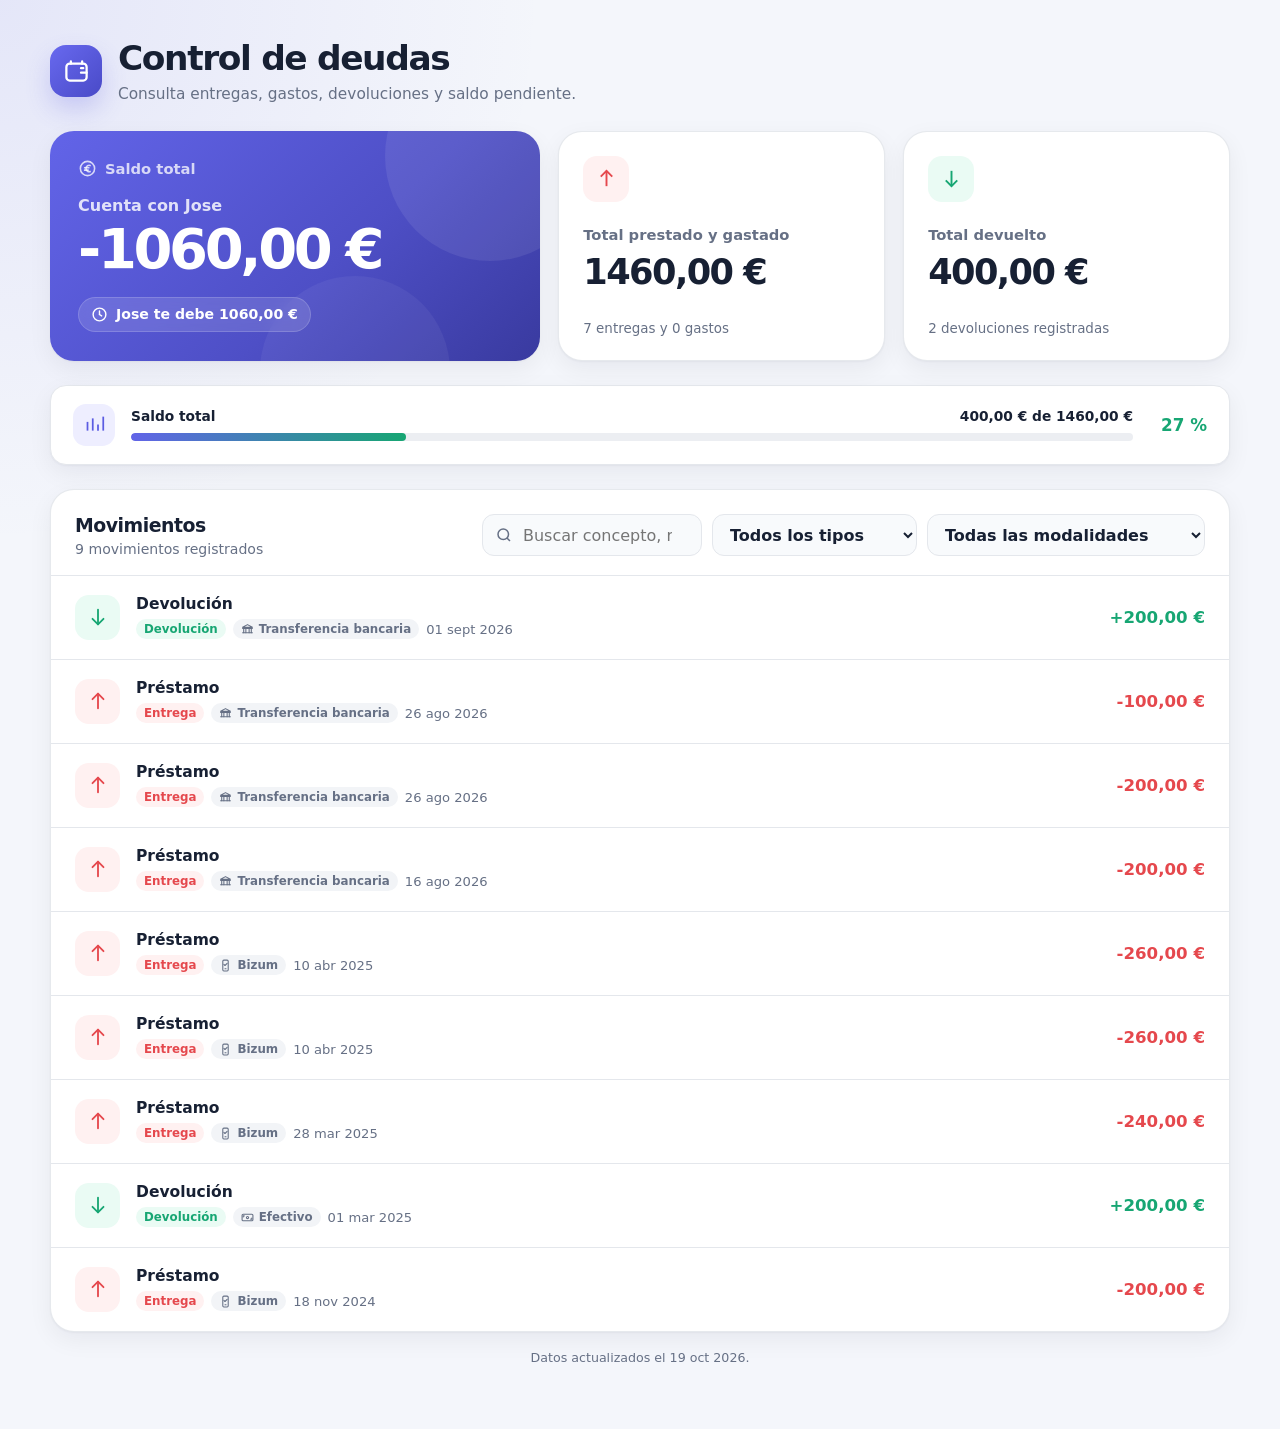
==== commit 70f97f54: "improve html" ====
--- a/debts/index.html
+++ b/debts/index.html
@@ -742,7 +742,7 @@
             <path d="M22 19V3"></path>
           </svg></div>
         <div class="progress-content">
-          <div class="progress-header"><span>Dinero recuperado</span><span id="progressDetail">0,00 € de 0,00
+          <div class="progress-header"><span>Saldo total</span><span id="progressDetail">0,00 € de 0,00
               €</span></div>
           <div class="progress-track" role="progressbar" aria-label="Porcentaje de dinero recuperado" aria-valuemin="0" aria-valuemax="100" aria-valuenow="0">
             <div id="progressBar" class="progress-bar"></div>
@@ -828,6 +828,12 @@
         updated: "",
         movements: []
       };
+      const PERSON_FILTER =
+    new URLSearchParams(window.location.search)
+        .get("person")
+        ?.trim()
+        .toLowerCase();
+        
       const elements = {
         personName: document.getElementById("personName"),
         balanceAmount: document.getElementById("balanceAmount"),
@@ -938,8 +944,34 @@
       function parseXml(xmlText) {
         const xml = new DOMParser().parseFromString(xmlText, "application/xml");
         if (xml.querySelector("parsererror")) throw new Error("El fichero /debts.xml no contiene XML válido.");
-        const debts = xml.querySelector("debts");
-        if (!debts) throw new Error("No se ha encontrado el elemento <debts>.");
+        let debts;
+
+if (PERSON_FILTER) {
+
+    debts = [...xml.querySelectorAll("debts")]
+        .find(node =>
+            (node.getAttribute("person") || "")
+                .trim()
+                .toLowerCase() === PERSON_FILTER
+        );
+
+    if (!debts) {
+        throw new Error(
+            `No existe ningún contacto llamado "${PERSON_FILTER}".`
+        );
+    }
+
+} else {
+
+    debts = xml.querySelector("debts");
+
+    if (!debts) {
+        throw new Error(
+            "No se ha encontrado ningún elemento <debts>."
+        );
+    }
+
+}
         const ids = new Set();
         const movements = [...debts.querySelectorAll(":scope > movement")].map((node, index) => {
           const id = node.getAttribute("id") || `movement-${index + 1}`;
@@ -994,7 +1026,11 @@
 
       function renderSummary() {
         const s = calculateSummary();
-        elements.personName.textContent = `Cuenta con ${state.person}`;
+        elements.personName.textContent =
+    `Cuenta con ${state.person}`;
+
+document.title =
+    `Deudas con ${state.person}`;
         elements.balanceAmount.textContent = formatCurrency(s.balance, true);
         elements.deliveredAmount.textContent = formatCurrency(s.advanced);
         elements.returnedAmount.textContent = formatCurrency(s.returned);
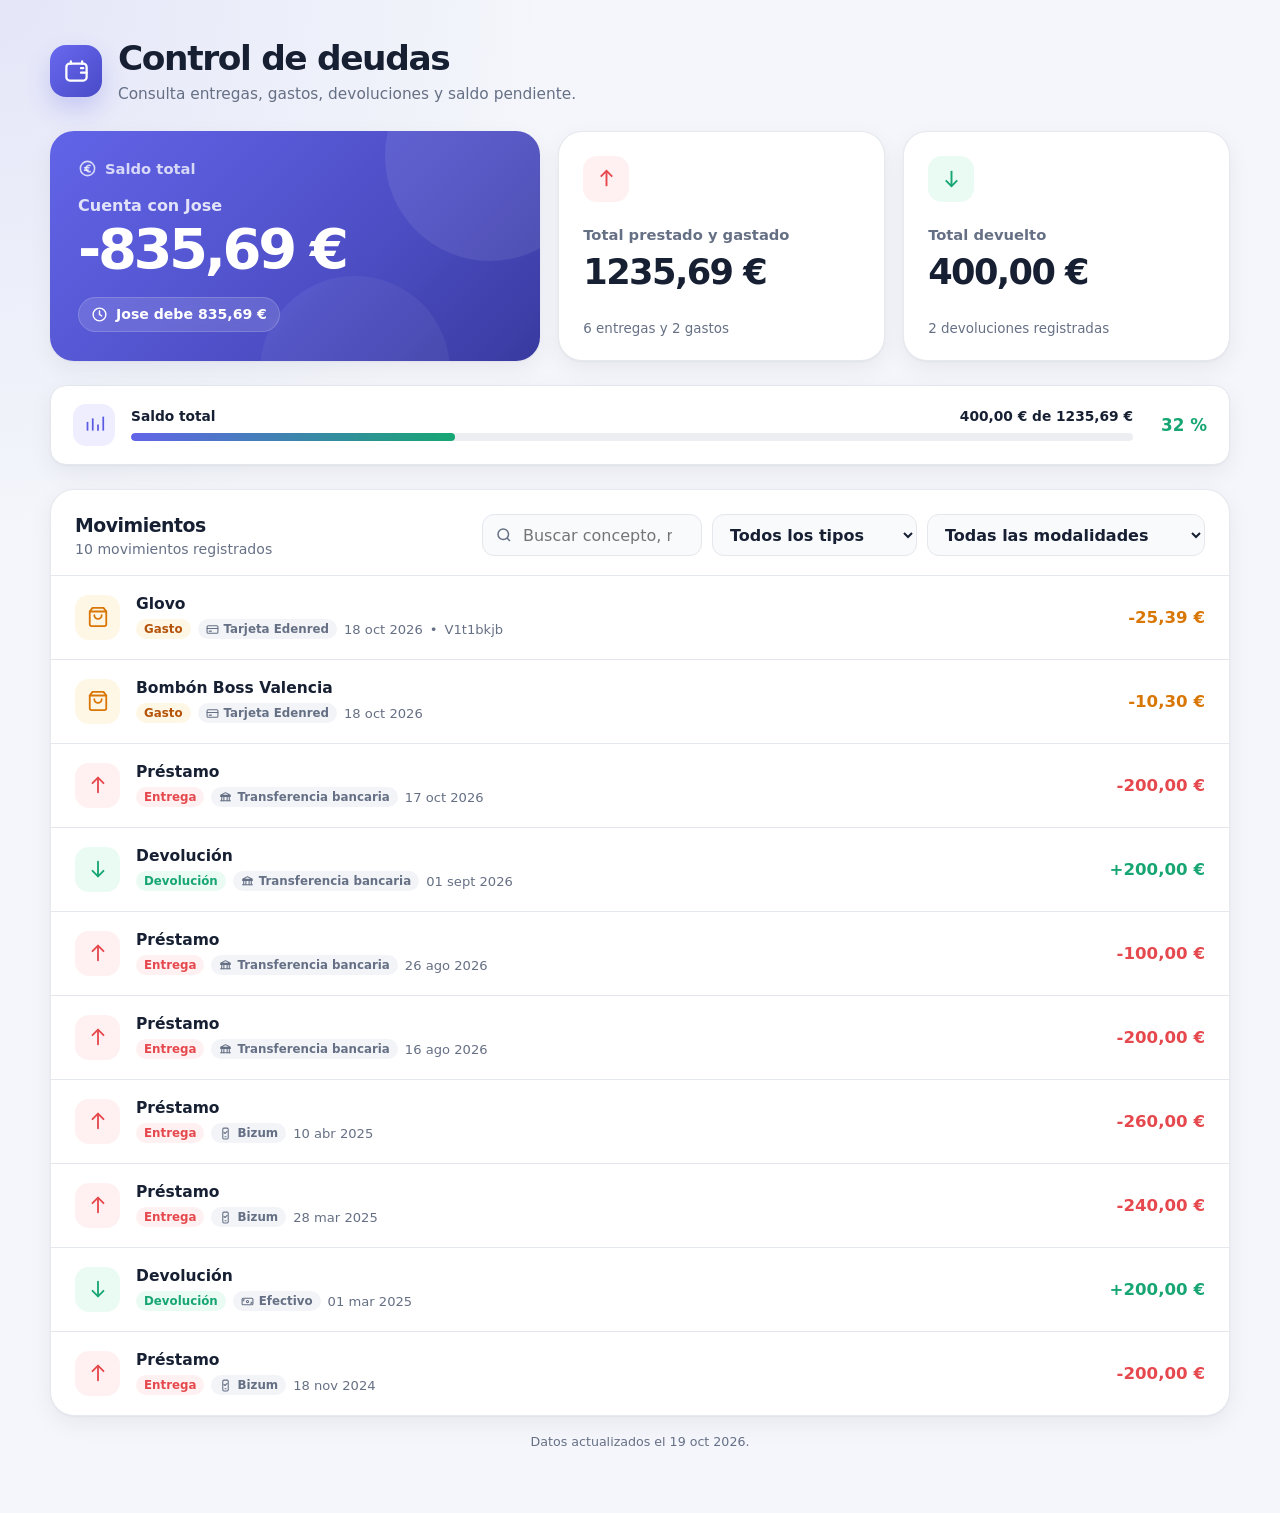
==== commit c38e25f0: "reformat html of debts" ====
--- a/debts/index.html
+++ b/debts/index.html
@@ -1,1116 +1,1121 @@
 <!DOCTYPE html>
 <html lang="es">
 
-  <head>
+<head>
     <meta charset="UTF-8">
     <meta name="viewport" content="width=device-width, initial-scale=1.0">
     <title>Control de deudas</title>
     <style>
-      :root {
-        --background: #f4f6fb;
-        --surface: #fff;
-        --surface-secondary: #f8fafc;
-        --text-primary: #172033;
-        --text-secondary: #667085;
-        --border: #e4e7ec;
-        --primary: #5b5ce2;
-        --primary-light: #eeeeff;
-        --negative: #e5484d;
-        --negative-light: #fff1f1;
-        --positive: #17a673;
-        --positive-light: #eafbf4;
-        --expense: #d97706;
-        --expense-light: #fff7e6;
-        --neutral-light: #f2f4f7;
-        --shadow: 0 1px 2px rgba(16, 24, 40, .04), 0 8px 24px rgba(16, 24, 40, .06);
-        --radius-large: 24px;
-        --radius-medium: 16px;
-      }
-
-      * {
-        box-sizing: border-box
-      }
-
-      body {
-        margin: 0;
-        min-height: 100vh;
-        font-family: Inter, ui-sans-serif, system-ui, -apple-system, BlinkMacSystemFont, "Segoe UI", sans-serif;
-        color: var(--text-primary);
-        background: radial-gradient(circle at top left, rgba(91, 92, 226, .10), transparent 34rem), var(--background)
-      }
-
-      input,
-      select {
-        font: inherit
-      }
-
-      svg {
-        display: block
-      }
-
-      .app {
-        width: min(1180px, calc(100% - 32px));
-        margin: 0 auto;
-        padding: 40px 0 64px
-      }
-
-      .page-header {
-        display: flex;
-        align-items: center;
-        justify-content: space-between;
-        gap: 24px;
-        margin-bottom: 28px
-      }
-
-      .brand {
-        display: flex;
-        align-items: center;
-        gap: 16px
-      }
-
-      .brand-icon {
-        display: grid;
-        place-items: center;
-        width: 52px;
-        height: 52px;
-        color: #fff;
-        background: linear-gradient(135deg, #6869ef, #494ac7);
-        border-radius: 16px;
-        box-shadow: 0 12px 24px rgba(91, 92, 226, .24)
-      }
-
-      .brand-icon svg {
-        width: 27px;
-        height: 27px
-      }
-
-      .page-title {
-        margin: 0;
-        font-size: clamp(1.55rem, 4vw, 2.15rem);
-        line-height: 1.1;
-        letter-spacing: -.04em
-      }
-
-      .page-subtitle {
-        margin: 7px 0 0;
-        color: var(--text-secondary);
-        font-size: .96rem
-      }
-
-      .summary-grid {
-        display: grid;
-        grid-template-columns: 1.5fr 1fr 1fr;
-        gap: 18px;
-        margin-bottom: 24px
-      }
-
-      .card {
-        background: var(--surface);
-        border: 1px solid rgba(228, 231, 236, .9);
-        border-radius: var(--radius-large);
-        box-shadow: var(--shadow)
-      }
-
-      .balance-card {
-        position: relative;
-        overflow: hidden;
-        min-height: 230px;
-        padding: 28px;
-        color: #fff;
-        background: linear-gradient(135deg, #6264e8 0%, #4e4fc6 58%, #393a9f 100%);
-        border: 0
-      }
-
-      .balance-card::before,
-      .balance-card::after {
-        position: absolute;
-        content: "";
-        border-radius: 50%;
-        pointer-events: none
-      }
-
-      .balance-card::before {
-        top: -80px;
-        right: -55px;
-        width: 210px;
-        height: 210px;
-        background: rgba(255, 255, 255, .08)
-      }
-
-      .balance-card::after {
-        right: 90px;
-        bottom: -105px;
-        width: 190px;
-        height: 190px;
-        background: rgba(255, 255, 255, .05)
-      }
-
-      .balance-content {
-        position: relative;
-        z-index: 1
-      }
-
-      .card-label {
-        display: flex;
-        align-items: center;
-        gap: 8px;
-        margin-bottom: 18px;
-        font-size: .92rem;
-        font-weight: 700;
-        color: rgba(255, 255, 255, .76)
-      }
-
-      .card-label svg {
-        width: 19px;
-        height: 19px
-      }
-
-      .person-name {
-        margin: 0 0 6px;
-        color: rgba(255, 255, 255, .82);
-        font-size: 1rem;
-        font-weight: 600
-      }
-
-      .balance-amount {
-        margin: 0;
-        font-size: clamp(2.3rem, 6vw, 3.5rem);
-        font-weight: 800;
-        line-height: 1;
-        letter-spacing: -.06em
-      }
-
-      .balance-status {
-        display: inline-flex;
-        align-items: center;
-        gap: 8px;
-        margin-top: 20px;
-        padding: 8px 12px;
-        font-size: .88rem;
-        font-weight: 700;
-        color: #fff;
-        background: rgba(255, 255, 255, .13);
-        border: 1px solid rgba(255, 255, 255, .16);
-        border-radius: 999px;
-        backdrop-filter: blur(8px)
-      }
-
-      .balance-status svg {
-        width: 17px;
-        height: 17px
-      }
-
-      .stat-card {
-        display: flex;
-        flex-direction: column;
-        justify-content: space-between;
-        min-height: 230px;
-        padding: 24px
-      }
-
-      .stat-icon {
-        display: grid;
-        place-items: center;
-        width: 46px;
-        height: 46px;
-        margin-bottom: 24px;
-        border-radius: 14px
-      }
-
-      .stat-icon svg {
-        width: 23px;
-        height: 23px
-      }
-
-      .stat-icon.delivered {
-        color: var(--negative);
-        background: var(--negative-light)
-      }
-
-      .stat-icon.returned {
-        color: var(--positive);
-        background: var(--positive-light)
-      }
-
-      .stat-name {
-        margin: 0 0 8px;
-        color: var(--text-secondary);
-        font-size: .92rem;
-        font-weight: 650
-      }
-
-      .stat-value {
-        margin: 0;
-        font-size: clamp(1.65rem, 4vw, 2.2rem);
-        font-weight: 800;
-        letter-spacing: -.045em
-      }
-
-      .stat-detail {
-        margin: 12px 0 0;
-        color: var(--text-secondary);
-        font-size: .84rem
-      }
-
-      .progress-card {
-        display: grid;
-        grid-template-columns: auto 1fr auto;
-        align-items: center;
-        gap: 16px;
-        padding: 18px 22px;
-        margin-bottom: 24px;
-        background: var(--surface);
-        border: 1px solid var(--border);
-        border-radius: var(--radius-medium);
-        box-shadow: var(--shadow)
-      }
-
-      .progress-icon {
-        display: grid;
-        place-items: center;
-        width: 42px;
-        height: 42px;
-        color: var(--primary);
-        background: var(--primary-light);
-        border-radius: 13px
-      }
-
-      .progress-icon svg {
-        width: 21px;
-        height: 21px
-      }
-
-      .progress-content {
-        min-width: 0
-      }
-
-      .progress-header {
-        display: flex;
-        justify-content: space-between;
-        gap: 12px;
-        margin-bottom: 9px;
-        font-size: .86rem;
-        font-weight: 700
-      }
-
-      .progress-track {
-        overflow: hidden;
-        height: 8px;
-        background: #eceef2;
-        border-radius: 999px
-      }
-
-      .progress-bar {
-        width: 0;
-        height: 100%;
-        background: linear-gradient(90deg, #6264e8, #17a673);
-        border-radius: inherit;
-        transition: width 400ms ease
-      }
-
-      .progress-percentage {
-        min-width: 58px;
-        color: var(--positive);
-        font-size: 1.05rem;
-        font-weight: 800;
-        text-align: right
-      }
-
-      .movements-card {
-        overflow: hidden
-      }
-
-      .movements-header {
-        display: flex;
-        align-items: center;
-        justify-content: space-between;
-        gap: 18px;
-        padding: 24px 24px 18px
-      }
-
-      .section-title {
-        margin: 0;
-        font-size: 1.18rem;
-        letter-spacing: -.025em
-      }
-
-      .movement-count {
-        margin: 5px 0 0;
-        color: var(--text-secondary);
-        font-size: .88rem
-      }
-
-      .filters {
-        display: flex;
-        align-items: center;
-        gap: 10px;
-        flex-wrap: wrap
-      }
-
-      .search-box {
-        position: relative
-      }
-
-      .search-box svg {
-        position: absolute;
-        top: 50%;
-        left: 13px;
-        width: 18px;
-        height: 18px;
-        color: var(--text-secondary);
-        transform: translateY(-50%);
-        pointer-events: none
-      }
-
-      .search-box input {
-        width: 220px;
-        height: 42px;
-        padding: 0 14px 0 40px;
-        color: var(--text-primary);
-        background: var(--surface-secondary);
-        border: 1px solid var(--border);
-        border-radius: 12px;
-        outline: none
-      }
-
-      .search-box input:focus,
-      .filter-select:focus {
-        border-color: var(--primary);
-        box-shadow: 0 0 0 3px rgba(91, 92, 226, .12)
-      }
-
-      .filter-select {
-        height: 42px;
-        padding: 0 36px 0 13px;
-        color: var(--text-primary);
-        font-weight: 650;
-        background: var(--surface-secondary);
-        border: 1px solid var(--border);
-        border-radius: 12px;
-        outline: none
-      }
-
-      .movements-list {
-        border-top: 1px solid var(--border)
-      }
-
-      .movement {
-        display: grid;
-        grid-template-columns: auto minmax(0, 1fr) auto;
-        align-items: center;
-        gap: 16px;
-        padding: 19px 24px;
-        border-bottom: 1px solid var(--border);
-        transition: background 150ms ease
-      }
-
-      .movement:last-child {
-        border-bottom: 0
-      }
-
-      .movement:hover {
-        background: #fbfcfe
-      }
-
-      .movement-icon {
-        display: grid;
-        place-items: center;
-        width: 45px;
-        height: 45px;
-        border-radius: 14px
-      }
-
-      .movement-icon svg {
-        width: 22px;
-        height: 22px
-      }
-
-      .movement.entrega .movement-icon {
-        color: var(--negative);
-        background: var(--negative-light)
-      }
-
-      .movement.devolucion .movement-icon {
-        color: var(--positive);
-        background: var(--positive-light)
-      }
-
-      .movement.gasto .movement-icon {
-        color: var(--expense);
-        background: var(--expense-light)
-      }
-
-      .movement-info {
-        min-width: 0
-      }
-
-      .movement-concept {
-        overflow: hidden;
-        margin: 0;
-        font-size: .97rem;
-        font-weight: 750;
-        text-overflow: ellipsis;
-        white-space: nowrap
-      }
-
-      .movement-meta {
-        display: flex;
-        flex-wrap: wrap;
-        align-items: center;
-        gap: 7px;
-        margin-top: 6px;
-        color: var(--text-secondary);
-        font-size: .82rem
-      }
-
-      .movement-type,
-      .movement-method {
-        display: inline-flex;
-        align-items: center;
-        gap: 5px;
-        padding: 3px 8px;
-        font-size: .74rem;
-        font-weight: 750;
-        border-radius: 999px
-      }
-
-      .movement.entrega .movement-type {
-        color: var(--negative);
-        background: var(--negative-light)
-      }
-
-      .movement.devolucion .movement-type {
-        color: var(--positive);
-        background: var(--positive-light)
-      }
-
-      .movement.gasto .movement-type {
-        color: #b45309;
-        background: var(--expense-light)
-      }
-
-      .movement-method {
-        color: var(--text-secondary);
-        background: var(--neutral-light)
-      }
-
-      .movement-method svg {
-        width: 13px;
-        height: 13px
-      }
-
-      .movement-amount {
-        font-size: 1.04rem;
-        font-weight: 800;
-        text-align: right;
-        white-space: nowrap
-      }
-
-      .movement.entrega .movement-amount {
-        color: var(--negative)
-      }
-
-      .movement.devolucion .movement-amount {
-        color: var(--positive)
-      }
-
-      .movement.gasto .movement-amount {
-        color: var(--expense)
-      }
-
-      .empty-state,
-      .loading-state,
-      .error-state {
-        display: grid;
-        place-items: center;
-        min-height: 240px;
-        padding: 40px 24px;
-        text-align: center
-      }
-
-      .state-icon {
-        display: grid;
-        place-items: center;
-        width: 58px;
-        height: 58px;
-        margin: 0 auto 16px;
-        color: var(--primary);
-        background: var(--primary-light);
-        border-radius: 18px
-      }
-
-      .state-icon svg {
-        width: 28px;
-        height: 28px
-      }
-
-      .error-state .state-icon {
-        color: var(--negative);
-        background: var(--negative-light)
-      }
-
-      .state-title {
-        margin: 0 0 7px;
-        font-size: 1.05rem
-      }
-
-      .state-description {
-        max-width: 480px;
-        margin: 0;
-        color: var(--text-secondary);
-        font-size: .9rem;
-        line-height: 1.55
-      }
-
-      .spinner {
-        width: 28px;
-        height: 28px;
-        border: 3px solid rgba(91, 92, 226, .18);
-        border-top-color: var(--primary);
-        border-radius: 50%;
-        animation: spin 800ms linear infinite
-      }
-
-      .last-update {
-        margin: 18px 0 0;
-        color: var(--text-secondary);
-        font-size: .79rem;
-        text-align: center
-      }
-
-      @keyframes spin {
-        to {
-          transform: rotate(360deg)
-        }
-      }
-
-      @media(max-width:850px) {
+        :root {
+            --background: #f4f6fb;
+            --surface: #fff;
+            --surface-secondary: #f8fafc;
+            --text-primary: #172033;
+            --text-secondary: #667085;
+            --border: #e4e7ec;
+            --primary: #5b5ce2;
+            --primary-light: #eeeeff;
+            --negative: #e5484d;
+            --negative-light: #fff1f1;
+            --positive: #17a673;
+            --positive-light: #eafbf4;
+            --expense: #d97706;
+            --expense-light: #fff7e6;
+            --neutral-light: #f2f4f7;
+            --shadow: 0 1px 2px rgba(16, 24, 40, .04), 0 8px 24px rgba(16, 24, 40, .06);
+            --radius-large: 24px;
+            --radius-medium: 16px;
+        }
+
+        * {
+            box-sizing: border-box
+        }
+
+        body {
+            margin: 0;
+            min-height: 100vh;
+            font-family: Inter, ui-sans-serif, system-ui, -apple-system, BlinkMacSystemFont, "Segoe UI", sans-serif;
+            color: var(--text-primary);
+            background: radial-gradient(circle at top left, rgba(91, 92, 226, .10), transparent 34rem), var(--background)
+        }
+
+        input,
+        select {
+            font: inherit
+        }
+
+        svg {
+            display: block
+        }
+
+        .app {
+            width: min(1180px, calc(100% - 32px));
+            margin: 0 auto;
+            padding: 40px 0 64px
+        }
+
+        .page-header {
+            display: flex;
+            align-items: center;
+            justify-content: space-between;
+            gap: 24px;
+            margin-bottom: 28px
+        }
+
+        .brand {
+            display: flex;
+            align-items: center;
+            gap: 16px
+        }
+
+        .brand-icon {
+            display: grid;
+            place-items: center;
+            width: 52px;
+            height: 52px;
+            color: #fff;
+            background: linear-gradient(135deg, #6869ef, #494ac7);
+            border-radius: 16px;
+            box-shadow: 0 12px 24px rgba(91, 92, 226, .24)
+        }
+
+        .brand-icon svg {
+            width: 27px;
+            height: 27px
+        }
+
+        .page-title {
+            margin: 0;
+            font-size: clamp(1.55rem, 4vw, 2.15rem);
+            line-height: 1.1;
+            letter-spacing: -.04em
+        }
+
+        .page-subtitle {
+            margin: 7px 0 0;
+            color: var(--text-secondary);
+            font-size: .96rem
+        }
+
         .summary-grid {
-          grid-template-columns: 1fr 1fr
+            display: grid;
+            grid-template-columns: 1.5fr 1fr 1fr;
+            gap: 18px;
+            margin-bottom: 24px
+        }
+
+        .card {
+            background: var(--surface);
+            border: 1px solid rgba(228, 231, 236, .9);
+            border-radius: var(--radius-large);
+            box-shadow: var(--shadow)
         }
 
         .balance-card {
-          grid-column: 1/-1
+            position: relative;
+            overflow: hidden;
+            min-height: 230px;
+            padding: 28px;
+            color: #fff;
+            background: linear-gradient(135deg, #6264e8 0%, #4e4fc6 58%, #393a9f 100%);
+            border: 0
+        }
+
+        .balance-card::before,
+        .balance-card::after {
+            position: absolute;
+            content: "";
+            border-radius: 50%;
+            pointer-events: none
+        }
+
+        .balance-card::before {
+            top: -80px;
+            right: -55px;
+            width: 210px;
+            height: 210px;
+            background: rgba(255, 255, 255, .08)
+        }
+
+        .balance-card::after {
+            right: 90px;
+            bottom: -105px;
+            width: 190px;
+            height: 190px;
+            background: rgba(255, 255, 255, .05)
+        }
+
+        .balance-content {
+            position: relative;
+            z-index: 1
+        }
+
+        .card-label {
+            display: flex;
+            align-items: center;
+            gap: 8px;
+            margin-bottom: 18px;
+            font-size: .92rem;
+            font-weight: 700;
+            color: rgba(255, 255, 255, .76)
+        }
+
+        .card-label svg {
+            width: 19px;
+            height: 19px
+        }
+
+        .person-name {
+            margin: 0 0 6px;
+            color: rgba(255, 255, 255, .82);
+            font-size: 1rem;
+            font-weight: 600
+        }
+
+        .balance-amount {
+            margin: 0;
+            font-size: clamp(2.3rem, 6vw, 3.5rem);
+            font-weight: 800;
+            line-height: 1;
+            letter-spacing: -.06em
+        }
+
+        .balance-status {
+            display: inline-flex;
+            align-items: center;
+            gap: 8px;
+            margin-top: 20px;
+            padding: 8px 12px;
+            font-size: .88rem;
+            font-weight: 700;
+            color: #fff;
+            background: rgba(255, 255, 255, .13);
+            border: 1px solid rgba(255, 255, 255, .16);
+            border-radius: 999px;
+            backdrop-filter: blur(8px)
+        }
+
+        .balance-status svg {
+            width: 17px;
+            height: 17px
         }
 
         .stat-card {
-          min-height: 190px
+            display: flex;
+            flex-direction: column;
+            justify-content: space-between;
+            min-height: 230px;
+            padding: 24px
+        }
+
+        .stat-icon {
+            display: grid;
+            place-items: center;
+            width: 46px;
+            height: 46px;
+            margin-bottom: 24px;
+            border-radius: 14px
+        }
+
+        .stat-icon svg {
+            width: 23px;
+            height: 23px
+        }
+
+        .stat-icon.delivered {
+            color: var(--negative);
+            background: var(--negative-light)
+        }
+
+        .stat-icon.returned {
+            color: var(--positive);
+            background: var(--positive-light)
+        }
+
+        .stat-name {
+            margin: 0 0 8px;
+            color: var(--text-secondary);
+            font-size: .92rem;
+            font-weight: 650
+        }
+
+        .stat-value {
+            margin: 0;
+            font-size: clamp(1.65rem, 4vw, 2.2rem);
+            font-weight: 800;
+            letter-spacing: -.045em
+        }
+
+        .stat-detail {
+            margin: 12px 0 0;
+            color: var(--text-secondary);
+            font-size: .84rem
+        }
+
+        .progress-card {
+            display: grid;
+            grid-template-columns: auto 1fr auto;
+            align-items: center;
+            gap: 16px;
+            padding: 18px 22px;
+            margin-bottom: 24px;
+            background: var(--surface);
+            border: 1px solid var(--border);
+            border-radius: var(--radius-medium);
+            box-shadow: var(--shadow)
+        }
+
+        .progress-icon {
+            display: grid;
+            place-items: center;
+            width: 42px;
+            height: 42px;
+            color: var(--primary);
+            background: var(--primary-light);
+            border-radius: 13px
+        }
+
+        .progress-icon svg {
+            width: 21px;
+            height: 21px
+        }
+
+        .progress-content {
+            min-width: 0
+        }
+
+        .progress-header {
+            display: flex;
+            justify-content: space-between;
+            gap: 12px;
+            margin-bottom: 9px;
+            font-size: .86rem;
+            font-weight: 700
+        }
+
+        .progress-track {
+            overflow: hidden;
+            height: 8px;
+            background: #eceef2;
+            border-radius: 999px
+        }
+
+        .progress-bar {
+            width: 0;
+            height: 100%;
+            background: linear-gradient(90deg, #6264e8, #17a673);
+            border-radius: inherit;
+            transition: width 400ms ease
+        }
+
+        .progress-percentage {
+            min-width: 58px;
+            color: var(--positive);
+            font-size: 1.05rem;
+            font-weight: 800;
+            text-align: right
+        }
+
+        .movements-card {
+            overflow: hidden
         }
 
         .movements-header {
-          align-items: stretch;
-          flex-direction: column
+            display: flex;
+            align-items: center;
+            justify-content: space-between;
+            gap: 18px;
+            padding: 24px 24px 18px
+        }
+
+        .section-title {
+            margin: 0;
+            font-size: 1.18rem;
+            letter-spacing: -.025em
+        }
+
+        .movement-count {
+            margin: 5px 0 0;
+            color: var(--text-secondary);
+            font-size: .88rem
         }
 
         .filters {
-          width: 100%
+            display: flex;
+            align-items: center;
+            gap: 10px;
+            flex-wrap: wrap
         }
 
         .search-box {
-          flex: 1
+            position: relative
+        }
+
+        .search-box svg {
+            position: absolute;
+            top: 50%;
+            left: 13px;
+            width: 18px;
+            height: 18px;
+            color: var(--text-secondary);
+            transform: translateY(-50%);
+            pointer-events: none
         }
 
         .search-box input {
-          width: 100%
-        }
-      }
-
-      @media(max-width:600px) {
-        .app {
-          width: min(100% - 22px, 1180px);
-          padding: 22px 0 40px
-        }
-
-        .summary-grid {
-          grid-template-columns: 1fr;
-          gap: 13px
-        }
-
-        .balance-card {
-          grid-column: auto;
-          min-height: 215px;
-          padding: 24px
-        }
-
-        .stat-card {
-          min-height: auto;
-          padding: 20px
-        }
-
-        .stat-icon {
-          margin-bottom: 18px
-        }
-
-        .progress-card {
-          grid-template-columns: auto 1fr;
-          padding: 16px
-        }
-
-        .progress-percentage {
-          grid-column: 2;
-          text-align: left
-        }
-
-        .filters {
-          align-items: stretch;
-          flex-direction: column
+            width: 220px;
+            height: 42px;
+            padding: 0 14px 0 40px;
+            color: var(--text-primary);
+            background: var(--surface-secondary);
+            border: 1px solid var(--border);
+            border-radius: 12px;
+            outline: none
+        }
+
+        .search-box input:focus,
+        .filter-select:focus {
+            border-color: var(--primary);
+            box-shadow: 0 0 0 3px rgba(91, 92, 226, .12)
         }
 
         .filter-select {
-          width: 100%
-        }
-
-        .movements-header {
-          padding: 21px 18px 16px
+            height: 42px;
+            padding: 0 36px 0 13px;
+            color: var(--text-primary);
+            font-weight: 650;
+            background: var(--surface-secondary);
+            border: 1px solid var(--border);
+            border-radius: 12px;
+            outline: none
+        }
+
+        .movements-list {
+            border-top: 1px solid var(--border)
         }
 
         .movement {
-          grid-template-columns: auto minmax(0, 1fr);
-          gap: 13px;
-          padding: 17px 18px
+            display: grid;
+            grid-template-columns: auto minmax(0, 1fr) auto;
+            align-items: center;
+            gap: 16px;
+            padding: 19px 24px;
+            border-bottom: 1px solid var(--border);
+            transition: background 150ms ease
+        }
+
+        .movement:last-child {
+            border-bottom: 0
+        }
+
+        .movement:hover {
+            background: #fbfcfe
+        }
+
+        .movement-icon {
+            display: grid;
+            place-items: center;
+            width: 45px;
+            height: 45px;
+            border-radius: 14px
+        }
+
+        .movement-icon svg {
+            width: 22px;
+            height: 22px
+        }
+
+        .movement.entrega .movement-icon {
+            color: var(--negative);
+            background: var(--negative-light)
+        }
+
+        .movement.devolucion .movement-icon {
+            color: var(--positive);
+            background: var(--positive-light)
+        }
+
+        .movement.gasto .movement-icon {
+            color: var(--expense);
+            background: var(--expense-light)
+        }
+
+        .movement-info {
+            min-width: 0
+        }
+
+        .movement-concept {
+            overflow: hidden;
+            margin: 0;
+            font-size: .97rem;
+            font-weight: 750;
+            text-overflow: ellipsis;
+            white-space: nowrap
+        }
+
+        .movement-meta {
+            display: flex;
+            flex-wrap: wrap;
+            align-items: center;
+            gap: 7px;
+            margin-top: 6px;
+            color: var(--text-secondary);
+            font-size: .82rem
+        }
+
+        .movement-type,
+        .movement-method {
+            display: inline-flex;
+            align-items: center;
+            gap: 5px;
+            padding: 3px 8px;
+            font-size: .74rem;
+            font-weight: 750;
+            border-radius: 999px
+        }
+
+        .movement.entrega .movement-type {
+            color: var(--negative);
+            background: var(--negative-light)
+        }
+
+        .movement.devolucion .movement-type {
+            color: var(--positive);
+            background: var(--positive-light)
+        }
+
+        .movement.gasto .movement-type {
+            color: #b45309;
+            background: var(--expense-light)
+        }
+
+        .movement-method {
+            color: var(--text-secondary);
+            background: var(--neutral-light)
+        }
+
+        .movement-method svg {
+            width: 13px;
+            height: 13px
         }
 
         .movement-amount {
-          grid-column: 2;
-          text-align: left
-        }
-      }
+            font-size: 1.04rem;
+            font-weight: 800;
+            text-align: right;
+            white-space: nowrap
+        }
+
+        .movement.entrega .movement-amount {
+            color: var(--negative)
+        }
+
+        .movement.devolucion .movement-amount {
+            color: var(--positive)
+        }
+
+        .movement.gasto .movement-amount {
+            color: var(--expense)
+        }
+
+        .empty-state,
+        .loading-state,
+        .error-state {
+            display: grid;
+            place-items: center;
+            min-height: 240px;
+            padding: 40px 24px;
+            text-align: center
+        }
+
+        .state-icon {
+            display: grid;
+            place-items: center;
+            width: 58px;
+            height: 58px;
+            margin: 0 auto 16px;
+            color: var(--primary);
+            background: var(--primary-light);
+            border-radius: 18px
+        }
+
+        .state-icon svg {
+            width: 28px;
+            height: 28px
+        }
+
+        .error-state .state-icon {
+            color: var(--negative);
+            background: var(--negative-light)
+        }
+
+        .state-title {
+            margin: 0 0 7px;
+            font-size: 1.05rem
+        }
+
+        .state-description {
+            max-width: 480px;
+            margin: 0;
+            color: var(--text-secondary);
+            font-size: .9rem;
+            line-height: 1.55
+        }
+
+        .spinner {
+            width: 28px;
+            height: 28px;
+            border: 3px solid rgba(91, 92, 226, .18);
+            border-top-color: var(--primary);
+            border-radius: 50%;
+            animation: spin 800ms linear infinite
+        }
+
+        .last-update {
+            margin: 18px 0 0;
+            color: var(--text-secondary);
+            font-size: .79rem;
+            text-align: center
+        }
+
+        @keyframes spin {
+            to {
+                transform: rotate(360deg)
+            }
+        }
+
+        @media(max-width:850px) {
+            .summary-grid {
+                grid-template-columns: 1fr 1fr
+            }
+
+            .balance-card {
+                grid-column: 1/-1
+            }
+
+            .stat-card {
+                min-height: 190px
+            }
+
+            .movements-header {
+                align-items: stretch;
+                flex-direction: column
+            }
+
+            .filters {
+                width: 100%
+            }
+
+            .search-box {
+                flex: 1
+            }
+
+            .search-box input {
+                width: 100%
+            }
+        }
+
+        @media(max-width:600px) {
+            .app {
+                width: min(100% - 22px, 1180px);
+                padding: 22px 0 40px
+            }
+
+            .summary-grid {
+                grid-template-columns: 1fr;
+                gap: 13px
+            }
+
+            .balance-card {
+                grid-column: auto;
+                min-height: 215px;
+                padding: 24px
+            }
+
+            .stat-card {
+                min-height: auto;
+                padding: 20px
+            }
+
+            .stat-icon {
+                margin-bottom: 18px
+            }
+
+            .progress-card {
+                grid-template-columns: auto 1fr;
+                padding: 16px
+            }
+
+            .progress-percentage {
+                grid-column: 2;
+                text-align: left
+            }
+
+            .filters {
+                align-items: stretch;
+                flex-direction: column
+            }
+
+            .filter-select {
+                width: 100%
+            }
+
+            .movements-header {
+                padding: 21px 18px 16px
+            }
+
+            .movement {
+                grid-template-columns: auto minmax(0, 1fr);
+                gap: 13px;
+                padding: 17px 18px
+            }
+
+            .movement-amount {
+                grid-column: 2;
+                text-align: left
+            }
+        }
     </style>
-  </head>
-
-  <body>
+</head>
+
+<body>
     <main class="app">
-      <header class="page-header">
-        <div class="brand">
-          <div class="brand-icon" aria-hidden="true"><svg viewBox="0 0 24 24" fill="none" stroke="currentColor" stroke-width="2" stroke-linecap="round" stroke-linejoin="round">
-              <rect x="3" y="5" width="18" height="15" rx="3"></rect>
-              <path d="M16 13h5"></path>
-              <path d="M16 9h2"></path>
-              <path d="M7 5V3"></path>
-              <path d="M17 5V3"></path>
-            </svg></div>
-          <div>
-            <h1 class="page-title">Control de deudas</h1>
-            <p class="page-subtitle">Consulta entregas, gastos, devoluciones y saldo pendiente.</p>
-          </div>
-        </div>
-      </header>
-
-      <section class="summary-grid">
-        <article class="card balance-card">
-          <div class="balance-content">
-            <div class="card-label"><svg viewBox="0 0 24 24" fill="none" stroke="currentColor" stroke-width="2">
-                <circle cx="12" cy="12" r="9"></circle>
-                <path d="M16 8.5a4 4 0 1 0 0 7"></path>
-                <path d="M7.5 11h7"></path>
-                <path d="M7.5 14h6"></path>
-              </svg>Saldo total</div>
-            <p id="personName" class="person-name">Cargando información…</p>
-            <p id="balanceAmount" class="balance-amount">0,00 €</p>
-            <div id="balanceStatus" class="balance-status">Calculando saldo</div>
-          </div>
-        </article>
-        <article class="card stat-card">
-          <div>
-            <div class="stat-icon delivered"><svg viewBox="0 0 24 24" fill="none" stroke="currentColor" stroke-width="2">
-                <path d="M12 20V4"></path>
-                <path d="m6 10 6-6 6 6"></path>
-              </svg></div>
-            <p class="stat-name">Total prestado y gastado</p>
-            <p id="deliveredAmount" class="stat-value">0,00 €</p>
-          </div>
-          <p id="deliveredCount" class="stat-detail">0 entregas y 0 gastos</p>
-        </article>
-        <article class="card stat-card">
-          <div>
-            <div class="stat-icon returned"><svg viewBox="0 0 24 24" fill="none" stroke="currentColor" stroke-width="2">
-                <path d="M12 4v16"></path>
-                <path d="m18 14-6 6-6-6"></path>
-              </svg></div>
-            <p class="stat-name">Total devuelto</p>
-            <p id="returnedAmount" class="stat-value">0,00 €</p>
-          </div>
-          <p id="returnedCount" class="stat-detail">0 devoluciones</p>
-        </article>
-      </section>
-
-      <section class="progress-card">
-        <div class="progress-icon"><svg viewBox="0 0 24 24" fill="none" stroke="currentColor" stroke-width="2">
-            <path d="M4 19V9"></path>
-            <path d="M10 19V5"></path>
-            <path d="M16 19v-7"></path>
-            <path d="M22 19V3"></path>
-          </svg></div>
-        <div class="progress-content">
-          <div class="progress-header"><span>Saldo total</span><span id="progressDetail">0,00 € de 0,00
-              €</span></div>
-          <div class="progress-track" role="progressbar" aria-label="Porcentaje de dinero recuperado" aria-valuemin="0" aria-valuemax="100" aria-valuenow="0">
-            <div id="progressBar" class="progress-bar"></div>
-          </div>
-        </div>
-        <div id="progressPercentage" class="progress-percentage">0 %</div>
-      </section>
-
-      <section class="card movements-card">
-        <div class="movements-header">
-          <div>
-            <h2 class="section-title">Movimientos</h2>
-            <p id="movementCount" class="movement-count">Cargando movimientos…</p>
-          </div>
-          <div class="filters">
-            <div class="search-box"><svg viewBox="0 0 24 24" fill="none" stroke="currentColor" stroke-width="2">
-                <circle cx="11" cy="11" r="7"></circle>
-                <path d="m20 20-4-4"></path>
-              </svg><input id="searchInput" type="search" placeholder="Buscar concepto, método…" autocomplete="off"></div>
-            <select id="typeFilter" class="filter-select" aria-label="Filtrar por tipo">
-              <option value="all">Todos los tipos</option>
-              <option value="entrega">Entregas</option>
-              <option value="devolucion">Devoluciones</option>
-              <option value="gasto">Gastos</option>
-            </select>
-            <select id="methodFilter" class="filter-select" aria-label="Filtrar por modalidad">
-              <option value="all">Todas las modalidades</option>
-              <option value="transferencia">Transferencia bancaria</option>
-              <option value="bizum">Bizum</option>
-              <option value="efectivo">Efectivo</option>
-              <option value="edenred">Tarjeta Edenred</option>
-            </select>
-          </div>
-        </div>
-        <div id="movementsList" class="movements-list">
-          <div class="loading-state">
-            <div>
-              <div class="state-icon">
-                <div class="spinner"></div>
-              </div>
-              <h3 class="state-title">Cargando movimientos</h3>
-              <p class="state-description">Leyendo /debts.xml.</p>
+        <header class="page-header">
+            <div class="brand">
+                <div class="brand-icon" aria-hidden="true"><svg viewBox="0 0 24 24" fill="none" stroke="currentColor"
+                        stroke-width="2" stroke-linecap="round" stroke-linejoin="round">
+                        <rect x="3" y="5" width="18" height="15" rx="3"></rect>
+                        <path d="M16 13h5"></path>
+                        <path d="M16 9h2"></path>
+                        <path d="M7 5V3"></path>
+                        <path d="M17 5V3"></path>
+                    </svg></div>
+                <div>
+                    <h1 class="page-title">Control de deudas</h1>
+                    <p class="page-subtitle">Consulta entregas, gastos, devoluciones y saldo pendiente.</p>
+                </div>
             </div>
-          </div>
-        </div>
-      </section>
-      <p id="lastUpdate" class="last-update"></p>
+        </header>
+
+        <section class="summary-grid">
+            <article class="card balance-card">
+                <div class="balance-content">
+                    <div class="card-label"><svg viewBox="0 0 24 24" fill="none" stroke="currentColor" stroke-width="2">
+                            <circle cx="12" cy="12" r="9"></circle>
+                            <path d="M16 8.5a4 4 0 1 0 0 7"></path>
+                            <path d="M7.5 11h7"></path>
+                            <path d="M7.5 14h6"></path>
+                        </svg>Saldo total</div>
+                    <p id="personName" class="person-name">Cargando información…</p>
+                    <p id="balanceAmount" class="balance-amount">0,00 €</p>
+                    <div id="balanceStatus" class="balance-status">Calculando saldo</div>
+                </div>
+            </article>
+            <article class="card stat-card">
+                <div>
+                    <div class="stat-icon delivered"><svg viewBox="0 0 24 24" fill="none" stroke="currentColor"
+                            stroke-width="2">
+                            <path d="M12 20V4"></path>
+                            <path d="m6 10 6-6 6 6"></path>
+                        </svg></div>
+                    <p class="stat-name">Total prestado y gastado</p>
+                    <p id="deliveredAmount" class="stat-value">0,00 €</p>
+                </div>
+                <p id="deliveredCount" class="stat-detail">0 entregas y 0 gastos</p>
+            </article>
+            <article class="card stat-card">
+                <div>
+                    <div class="stat-icon returned"><svg viewBox="0 0 24 24" fill="none" stroke="currentColor"
+                            stroke-width="2">
+                            <path d="M12 4v16"></path>
+                            <path d="m18 14-6 6-6-6"></path>
+                        </svg></div>
+                    <p class="stat-name">Total devuelto</p>
+                    <p id="returnedAmount" class="stat-value">0,00 €</p>
+                </div>
+                <p id="returnedCount" class="stat-detail">0 devoluciones</p>
+            </article>
+        </section>
+
+        <section class="progress-card">
+            <div class="progress-icon"><svg viewBox="0 0 24 24" fill="none" stroke="currentColor" stroke-width="2">
+                    <path d="M4 19V9"></path>
+                    <path d="M10 19V5"></path>
+                    <path d="M16 19v-7"></path>
+                    <path d="M22 19V3"></path>
+                </svg></div>
+            <div class="progress-content">
+                <div class="progress-header"><span>Saldo total</span><span id="progressDetail">0,00 € de 0,00
+                        €</span></div>
+                <div class="progress-track" role="progressbar" aria-label="Porcentaje de dinero recuperado"
+                    aria-valuemin="0" aria-valuemax="100" aria-valuenow="0">
+                    <div id="progressBar" class="progress-bar"></div>
+                </div>
+            </div>
+            <div id="progressPercentage" class="progress-percentage">0 %</div>
+        </section>
+
+        <section class="card movements-card">
+            <div class="movements-header">
+                <div>
+                    <h2 class="section-title">Movimientos</h2>
+                    <p id="movementCount" class="movement-count">Cargando movimientos…</p>
+                </div>
+                <div class="filters">
+                    <div class="search-box"><svg viewBox="0 0 24 24" fill="none" stroke="currentColor" stroke-width="2">
+                            <circle cx="11" cy="11" r="7"></circle>
+                            <path d="m20 20-4-4"></path>
+                        </svg><input id="searchInput" type="search" placeholder="Buscar concepto, método…"
+                            autocomplete="off"></div>
+                    <select id="typeFilter" class="filter-select" aria-label="Filtrar por tipo">
+                        <option value="all">Todos los tipos</option>
+                        <option value="entrega">Entregas</option>
+                        <option value="devolucion">Devoluciones</option>
+                        <option value="gasto">Gastos</option>
+                    </select>
+                    <select id="methodFilter" class="filter-select" aria-label="Filtrar por modalidad">
+                        <option value="all">Todas las modalidades</option>
+                        <option value="transferencia">Transferencia bancaria</option>
+                        <option value="bizum">Bizum</option>
+                        <option value="efectivo">Efectivo</option>
+                        <option value="edenred">Tarjeta Edenred</option>
+                    </select>
+                </div>
+            </div>
+            <div id="movementsList" class="movements-list">
+                <div class="loading-state">
+                    <div>
+                        <div class="state-icon">
+                            <div class="spinner"></div>
+                        </div>
+                        <h3 class="state-title">Cargando movimientos</h3>
+                        <p class="state-description">Leyendo /debts.xml.</p>
+                    </div>
+                </div>
+            </div>
+        </section>
+        <p id="lastUpdate" class="last-update"></p>
     </main>
 
     <script>
-      "use strict";
-      const MOVEMENT_TYPES = Object.freeze({
-        entrega: {
-          label: "Entrega",
-          sign: "negative"
-        },
-        devolucion: {
-          label: "Devolución",
-          sign: "positive"
-        },
-        gasto: {
-          label: "Gasto",
-          sign: "negative"
-        }
-      });
-      const MOVEMENT_METHODS = Object.freeze({
-        transferencia: {
-          label: "Transferencia bancaria"
-        },
-        bizum: {
-          label: "Bizum"
-        },
-        efectivo: {
-          label: "Efectivo"
-        },
-        edenred: {
-          label: "Tarjeta Edenred"
-        }
-      });
-      const state = {
-        person: "",
-        currency: "EUR",
-        updated: "",
-        movements: []
-      };
-      const PERSON_FILTER =
-    new URLSearchParams(window.location.search)
-        .get("person")
-        ?.trim()
-        .toLowerCase();
-        
-      const elements = {
-        personName: document.getElementById("personName"),
-        balanceAmount: document.getElementById("balanceAmount"),
-        balanceStatus: document.getElementById("balanceStatus"),
-        deliveredAmount: document.getElementById("deliveredAmount"),
-        returnedAmount: document.getElementById("returnedAmount"),
-        deliveredCount: document.getElementById("deliveredCount"),
-        returnedCount: document.getElementById("returnedCount"),
-        progressDetail: document.getElementById("progressDetail"),
-        progressBar: document.getElementById("progressBar"),
-        progressPercentage: document.getElementById("progressPercentage"),
-        progressTrack: document.querySelector(".progress-track"),
-        movementCount: document.getElementById("movementCount"),
-        movementsList: document.getElementById("movementsList"),
-        searchInput: document.getElementById("searchInput"),
-        typeFilter: document.getElementById("typeFilter"),
-        methodFilter: document.getElementById("methodFilter"),
-        lastUpdate: document.getElementById("lastUpdate")
-      };
-      const svg = (body) => `<svg viewBox="0 0 24 24" fill="none" stroke="currentColor" stroke-width="2" stroke-linecap="round" stroke-linejoin="round" aria-hidden="true">${body}</svg>`;
-      const icons = {
-        entrega: svg('<path d="M12 20V4"></path><path d="m6 10 6-6 6 6"></path>'),
-        devolucion: svg('<path d="M12 4v16"></path><path d="m18 14-6 6-6-6"></path>'),
-        gasto: svg('<path d="M6 2 3 6v14a2 2 0 0 0 2 2h14a2 2 0 0 0 2-2V6l-3-4Z"></path><path d="M3 6h18"></path><path d="M16 10a4 4 0 0 1-8 0"></path>'),
-        transferencia: svg('<path d="M3 10h18"></path><path d="M5 10v8M9 10v8M15 10v8M19 10v8"></path><path d="M3 18h18"></path><path d="m12 3 9 5H3l9-5Z"></path>'),
-        bizum: svg('<rect x="7" y="2" width="10" height="20" rx="2"></rect><path d="M11 18h2"></path><path d="m9 10 2 2 4-4"></path>'),
-        efectivo: svg('<rect x="2" y="6" width="20" height="12" rx="2"></rect><circle cx="12" cy="12" r="2"></circle><path d="M6 9H4v2M18 15h2v-2"></path>'),
-        edenred: svg('<rect x="2" y="5" width="20" height="14" rx="2"></rect><path d="M2 10h20"></path><path d="M6 15h4"></path>'),
-        pendiente: svg('<circle cx="12" cy="12" r="9"></circle><path d="M12 7v5"></path><path d="m12 12 3 2"></path>'),
-        completado: svg('<circle cx="12" cy="12" r="9"></circle><path d="m8 12 2.5 2.5L16 9"></path>'),
-        info: svg('<circle cx="12" cy="12" r="9"></circle><path d="M12 11v5"></path><path d="M12 8h.01"></path>'),
-        vacio: svg('<path d="M4 7h16"></path><path d="M6 7l1 13h10l1-13"></path><path d="M9 7V4h6v3"></path>'),
-        error: svg('<path d="M12 3 2.5 20h19L12 3Z"></path><path d="M12 9v4"></path><path d="M12 17h.01"></path>')
-      };
-
-      function getElementText(parent, selector, fallback = "") {
-        const el = parent.querySelector(selector);
-        return el ? el.textContent.trim() : fallback
-      }
-
-      function parseQuantity(value) {
-        const n = Number.parseFloat(String(value).trim().replace(/\s/g, "").replace(",", "."));
-        return Number.isFinite(n) ? n : null
-      }
-
-      function parseDate(value) {
-        const v = String(value || "").trim();
-        let y, m, d;
-        if (/^\d{4}-\d{2}-\d{2}$/.test(v)) {
-          [y, m, d] = v.split("-").map(Number)
-        } else if (/^\d{2}\/\d{2}\/\d{4}$/.test(v)) {
-          [d, m, y] = v.split("/").map(Number)
-        } else {
-          return null
-        }
-        const date = new Date(y, m - 1, d);
-        return date.getFullYear() === y && date.getMonth() === m - 1 && date.getDate() === d ? date : null
-      }
-
-      function formatDate(v) {
-        const d = parseDate(v);
-        return d ? new Intl.DateTimeFormat("es-ES", {
-          day: "2-digit",
-          month: "short",
-          year: "numeric"
-        }).format(d) : (v || "Fecha desconocida")
-      }
-
-      function normalizeZero(v) {
-        return Math.abs(v) < .000001 ? 0 : v
-      }
-
-      function formatCurrency(v, showSign = false) {
-        return new Intl.NumberFormat("es-ES", {
-          style: "currency",
-          currency: state.currency || "EUR",
-          minimumFractionDigits: 2,
-          maximumFractionDigits: 2,
-          signDisplay: showSign ? "always" : "auto"
-        }).format(normalizeZero(v))
-      }
-
-      function escapeHtml(v) {
-        return String(v).replaceAll("&", "&amp;").replaceAll("<", "&lt;").replaceAll(">", "&gt;").replaceAll('"', "&quot;").replaceAll("'", "&#039;")
-      }
-
-      function pluralize(n, s, p) {
-        return n === 1 ? s : p
-      }
-
-      function normalizeType(v) {
-        const type = String(v || "").trim().toLocaleLowerCase("es");
-        if (!Object.hasOwn(MOVEMENT_TYPES, type)) throw new Error(`Tipo no válido: "${v}".`);
-        return type
-      }
-
-      function normalizeMethod(v) {
-        const method = String(v || "").trim().toLocaleLowerCase("es");
-        if (!Object.hasOwn(MOVEMENT_METHODS, method)) throw new Error(`Modalidad no válida: "${v}".`);
-        return method
-      }
-
-      function validateSign(type, quantity, id) {
-        if ((type === "entrega" || type === "gasto") && quantity >= 0) throw new Error(`El movimiento "${id}" debe tener una cantidad negativa.`);
-        if (type === "devolucion" && quantity <= 0) throw new Error(`El movimiento "${id}" debe tener una cantidad positiva.`)
-      }
-
-      function parseXml(xmlText) {
-        const xml = new DOMParser().parseFromString(xmlText, "application/xml");
-        if (xml.querySelector("parsererror")) throw new Error("El fichero /debts.xml no contiene XML válido.");
-        let debts;
-
-if (PERSON_FILTER) {
-
-    debts = [...xml.querySelectorAll("debts")]
-        .find(node =>
-            (node.getAttribute("person") || "")
-                .trim()
-                .toLowerCase() === PERSON_FILTER
-        );
-
-    if (!debts) {
-        throw new Error(
-            `No existe ningún contacto llamado "${PERSON_FILTER}".`
-        );
-    }
-
-} else {
-
-    debts = xml.querySelector("debts");
-
-    if (!debts) {
-        throw new Error(
-            "No se ha encontrado ningún elemento <debts>."
-        );
-    }
-
-}
-        const ids = new Set();
-        const movements = [...debts.querySelectorAll(":scope > movement")].map((node, index) => {
-          const id = node.getAttribute("id") || `movement-${index + 1}`;
-          if (ids.has(id)) throw new Error(`El identificador "${id}" está repetido.`);
-          ids.add(id);
-          const type = normalizeType(node.getAttribute("type"));
-          const method = normalizeMethod(node.getAttribute("method"));
-          const quantity = parseQuantity(getElementText(node, "quantity"));
-          if (quantity === null) throw new Error(`Cantidad no válida en "${id}".`);
-          validateSign(type, quantity, id);
-          const date = getElementText(node, "date");
-          if (!parseDate(date)) throw new Error(`Fecha no válida en "${id}". Usa AAAA-MM-DD.`);
-          return {
-            id,
-            type,
-            method,
-            quantity: normalizeZero(quantity),
-            concept: getElementText(node, "concept", "Sin concepto"),
-            date,
-            notes: getElementText(node, "notes", "")
-          }
-        }).sort((a, b) => parseDate(b.date) - parseDate(a.date));
-        state.person = debts.getAttribute("person") || debts.getAttribute("name") || "Persona sin nombre";
-        state.currency = debts.getAttribute("currency") || "EUR";
-        state.updated = debts.getAttribute("updated") || "";
-        state.movements = movements;
-        render()
-      }
-
-      function calculateSummary() {
-        const deliveries = state.movements.filter(m => m.type === "entrega");
-        const expenses = state.movements.filter(m => m.type === "gasto");
-        const returns = state.movements.filter(m => m.type === "devolucion");
-        const delivered = deliveries.reduce((s, m) => s + Math.abs(m.quantity), 0);
-        const spent = expenses.reduce((s, m) => s + Math.abs(m.quantity), 0);
-        const returned = returns.reduce((s, m) => s + m.quantity, 0);
-        const advanced = delivered + spent;
-        const balance = state.movements.reduce((s, m) => s + m.quantity, 0);
-        const recoveredPercentage = advanced > 0 ? Math.min(Math.max(returned / advanced * 100, 0), 100) : 0;
-        return {
-          delivered,
-          spent,
-          advanced,
-          returned,
-          balance: normalizeZero(balance),
-          deliveredCount: deliveries.length,
-          expenseCount: expenses.length,
-          returnedCount: returns.length,
-          recoveredPercentage
-        }
-      }
-
-      function renderSummary() {
-        const s = calculateSummary();
-        elements.personName.textContent =
-    `Cuenta con ${state.person}`;
-
-document.title =
-    `Deudas con ${state.person}`;
-        elements.balanceAmount.textContent = formatCurrency(s.balance, true);
-        elements.deliveredAmount.textContent = formatCurrency(s.advanced);
-        elements.returnedAmount.textContent = formatCurrency(s.returned);
-        elements.deliveredCount.textContent = `${s.deliveredCount} ${pluralize(s.deliveredCount, "entrega", "entregas")} y ${s.expenseCount} ${pluralize(s.expenseCount, "gasto", "gastos")}`;
-        elements.returnedCount.textContent = `${s.returnedCount} ${pluralize(s.returnedCount, "devolución registrada", "devoluciones registradas")}`;
-        if (s.balance < 0) elements.balanceStatus.innerHTML = `${icons.pendiente} ${escapeHtml(state.person)} te debe ${escapeHtml(formatCurrency(Math.abs(s.balance)))}`;
-        else if (s.balance > 0) elements.balanceStatus.innerHTML = `${icons.info} Debes ${escapeHtml(formatCurrency(s.balance))} a ${escapeHtml(state.person)}`;
-        else elements.balanceStatus.innerHTML = `${icons.completado} Deuda completamente saldada`;
-        elements.progressDetail.textContent = `${formatCurrency(s.returned)} de ${formatCurrency(s.advanced)}`;
-        const p = Math.round(s.recoveredPercentage);
-        elements.progressPercentage.textContent = `${p} %`;
-        elements.progressBar.style.width = `${s.recoveredPercentage}%`;
-        elements.progressTrack.setAttribute("aria-valuenow", String(p))
-      }
-
-      function getFilteredMovements() {
-        const q = elements.searchInput.value.trim().toLocaleLowerCase("es");
-        const type = elements.typeFilter.value;
-        const method = elements.methodFilter.value;
-        return state.movements.filter(m => {
-          const searchable = [m.concept, m.notes, m.date, m.quantity, m.type, m.method, MOVEMENT_TYPES[m.type].label, MOVEMENT_METHODS[m.method].label].join(" ").toLocaleLowerCase("es");
-          return (type === "all" || m.type === type) && (method === "all" || m.method === method) && (!q || searchable.includes(q))
-        })
-      }
-
-      function renderMovements() {
-        const list = getFilteredMovements(),
-          total = state.movements.length;
-        elements.movementCount.textContent = list.length === total ? `${total} ${pluralize(total, "movimiento registrado", "movimientos registrados")}` : `${list.length} de ${total} movimientos`;
-        if (!list.length) {
-          elements.movementsList.innerHTML = `<div class="empty-state"><div><div class="state-icon">${icons.vacio}</div><h3 class="state-title">No hay movimientos</h3><p class="state-description">No se han encontrado movimientos que coincidan con los filtros seleccionados.</p></div></div>`;
-          return
-        }
-        elements.movementsList.innerHTML = list.map(m => {
-          const typeLabel = MOVEMENT_TYPES[m.type].label;
-          const methodLabel = MOVEMENT_METHODS[m.method].label;
-          const notes = m.notes ? `<span aria-hidden="true">•</span><span title="${escapeHtml(m.notes)}">${escapeHtml(m.notes)}</span>` : "";
-          return `<article class="movement ${m.type}" data-id="${escapeHtml(m.id)}"><div class="movement-icon" aria-hidden="true">${icons[m.type]}</div><div class="movement-info"><h3 class="movement-concept">${escapeHtml(m.concept)}</h3><div class="movement-meta"><span class="movement-type">${escapeHtml(typeLabel)}</span><span class="movement-method">${icons[m.method]} ${escapeHtml(methodLabel)}</span><span>${escapeHtml(formatDate(m.date))}</span>${notes}</div></div><div class="movement-amount">${escapeHtml(formatCurrency(m.quantity, true))}</div></article>`
-        }).join("")
-      }
-
-      function renderLastUpdate() {
-        elements.lastUpdate.textContent = state.updated ? `Datos actualizados el ${formatDate(state.updated)}.` : ""
-      }
-
-      function render() {
-        renderSummary();
-        renderMovements();
-        renderLastUpdate()
-      }
-
-      function showError(message) {
-        elements.personName.textContent = "No se han podido cargar los datos";
-        elements.balanceAmount.textContent = formatCurrency(0);
-        elements.balanceStatus.innerHTML = `${icons.error} Error de carga`;
-        elements.movementCount.textContent = "Sin datos disponibles";
-        elements.movementsList.innerHTML = `<div class="error-state"><div><div class="state-icon">${icons.error}</div><h3 class="state-title">No se pudo leer /debts.xml</h3><p class="state-description">${escapeHtml(message)}</p></div></div>`
-      }
-      async function loadDebtsXml() {
-        try {
-          const response = await fetch(`debts.xml`, {
-            headers: {
-              Accept: "application/xml, text/xml"
+        "use strict";
+        const MOVEMENT_TYPES = Object.freeze({
+            entrega: {
+                label: "Entrega",
+                sign: "negative"
             },
-            cache: "no-store"
-          });
-          if (!response.ok) throw new Error(`El servidor respondió con el estado ${response.status}.`);
-          const text = await response.text();
-          if (!text.trim()) throw new Error("El fichero /debts.xml está vacío.");
-          parseXml(text)
-        } catch (error) {
-          console.error("Error cargando /debts.xml:", error);
-          showError(error instanceof Error ? error.message : "No se ha podido cargar /debts.xml.")
-        }
-      }
-      elements.searchInput.addEventListener("input", renderMovements);
-      elements.typeFilter.addEventListener("change", renderMovements);
-      elements.methodFilter.addEventListener("change", renderMovements);
-      loadDebtsXml();
+            devolucion: {
+                label: "Devolución",
+                sign: "positive"
+            },
+            gasto: {
+                label: "Gasto",
+                sign: "negative"
+            }
+        });
+        const MOVEMENT_METHODS = Object.freeze({
+            transferencia: {
+                label: "Transferencia bancaria"
+            },
+            bizum: {
+                label: "Bizum"
+            },
+            efectivo: {
+                label: "Efectivo"
+            },
+            edenred: {
+                label: "Tarjeta Edenred"
+            }
+        });
+        const state = {
+            person: "",
+            currency: "EUR",
+            updated: "",
+            movements: []
+        };
+        const PERSON_FILTER =
+            new URLSearchParams(window.location.search)
+                .get("person")
+                ?.trim()
+                .toLowerCase();
+
+        const elements = {
+            personName: document.getElementById("personName"),
+            balanceAmount: document.getElementById("balanceAmount"),
+            balanceStatus: document.getElementById("balanceStatus"),
+            deliveredAmount: document.getElementById("deliveredAmount"),
+            returnedAmount: document.getElementById("returnedAmount"),
+            deliveredCount: document.getElementById("deliveredCount"),
+            returnedCount: document.getElementById("returnedCount"),
+            progressDetail: document.getElementById("progressDetail"),
+            progressBar: document.getElementById("progressBar"),
+            progressPercentage: document.getElementById("progressPercentage"),
+            progressTrack: document.querySelector(".progress-track"),
+            movementCount: document.getElementById("movementCount"),
+            movementsList: document.getElementById("movementsList"),
+            searchInput: document.getElementById("searchInput"),
+            typeFilter: document.getElementById("typeFilter"),
+            methodFilter: document.getElementById("methodFilter"),
+            lastUpdate: document.getElementById("lastUpdate")
+        };
+        const svg = (body) => `<svg viewBox="0 0 24 24" fill="none" stroke="currentColor" stroke-width="2" stroke-linecap="round" stroke-linejoin="round" aria-hidden="true">${body}</svg>`;
+        const icons = {
+            entrega: svg('<path d="M12 20V4"></path><path d="m6 10 6-6 6 6"></path>'),
+            devolucion: svg('<path d="M12 4v16"></path><path d="m18 14-6 6-6-6"></path>'),
+            gasto: svg('<path d="M6 2 3 6v14a2 2 0 0 0 2 2h14a2 2 0 0 0 2-2V6l-3-4Z"></path><path d="M3 6h18"></path><path d="M16 10a4 4 0 0 1-8 0"></path>'),
+            transferencia: svg('<path d="M3 10h18"></path><path d="M5 10v8M9 10v8M15 10v8M19 10v8"></path><path d="M3 18h18"></path><path d="m12 3 9 5H3l9-5Z"></path>'),
+            bizum: svg('<rect x="7" y="2" width="10" height="20" rx="2"></rect><path d="M11 18h2"></path><path d="m9 10 2 2 4-4"></path>'),
+            efectivo: svg('<rect x="2" y="6" width="20" height="12" rx="2"></rect><circle cx="12" cy="12" r="2"></circle><path d="M6 9H4v2M18 15h2v-2"></path>'),
+            edenred: svg('<rect x="2" y="5" width="20" height="14" rx="2"></rect><path d="M2 10h20"></path><path d="M6 15h4"></path>'),
+            pendiente: svg('<circle cx="12" cy="12" r="9"></circle><path d="M12 7v5"></path><path d="m12 12 3 2"></path>'),
+            completado: svg('<circle cx="12" cy="12" r="9"></circle><path d="m8 12 2.5 2.5L16 9"></path>'),
+            info: svg('<circle cx="12" cy="12" r="9"></circle><path d="M12 11v5"></path><path d="M12 8h.01"></path>'),
+            vacio: svg('<path d="M4 7h16"></path><path d="M6 7l1 13h10l1-13"></path><path d="M9 7V4h6v3"></path>'),
+            error: svg('<path d="M12 3 2.5 20h19L12 3Z"></path><path d="M12 9v4"></path><path d="M12 17h.01"></path>')
+        };
+
+        function getElementText(parent, selector, fallback = "") {
+            const el = parent.querySelector(selector);
+            return el ? el.textContent.trim() : fallback
+        }
+
+        function parseQuantity(value) {
+            const n = Number.parseFloat(String(value).trim().replace(/\s/g, "").replace(",", "."));
+            return Number.isFinite(n) ? n : null
+        }
+
+        function parseDate(value) {
+            const v = String(value || "").trim();
+            let y, m, d;
+            if (/^\d{4}-\d{2}-\d{2}$/.test(v)) {
+                [y, m, d] = v.split("-").map(Number)
+            } else if (/^\d{2}\/\d{2}\/\d{4}$/.test(v)) {
+                [d, m, y] = v.split("/").map(Number)
+            } else {
+                return null
+            }
+            const date = new Date(y, m - 1, d);
+            return date.getFullYear() === y && date.getMonth() === m - 1 && date.getDate() === d ? date : null
+        }
+
+        function formatDate(v) {
+            const d = parseDate(v);
+            return d ? new Intl.DateTimeFormat("es-ES", {
+                day: "2-digit",
+                month: "short",
+                year: "numeric"
+            }).format(d) : (v || "Fecha desconocida")
+        }
+
+        function normalizeZero(v) {
+            return Math.abs(v) < .000001 ? 0 : v
+        }
+
+        function formatCurrency(v, showSign = false) {
+            return new Intl.NumberFormat("es-ES", {
+                style: "currency",
+                currency: state.currency || "EUR",
+                minimumFractionDigits: 2,
+                maximumFractionDigits: 2,
+                signDisplay: showSign ? "always" : "auto"
+            }).format(normalizeZero(v))
+        }
+
+        function escapeHtml(v) {
+            return String(v).replaceAll("&", "&amp;").replaceAll("<", "&lt;").replaceAll(">", "&gt;").replaceAll('"', "&quot;").replaceAll("'", "&#039;")
+        }
+
+        function pluralize(n, s, p) {
+            return n === 1 ? s : p
+        }
+
+        function normalizeType(v) {
+            const type = String(v || "").trim().toLocaleLowerCase("es");
+            if (!Object.hasOwn(MOVEMENT_TYPES, type)) throw new Error(`Tipo no válido: "${v}".`);
+            return type
+        }
+
+        function normalizeMethod(v) {
+            const method = String(v || "").trim().toLocaleLowerCase("es");
+            if (!Object.hasOwn(MOVEMENT_METHODS, method)) throw new Error(`Modalidad no válida: "${v}".`);
+            return method
+        }
+
+        function validateSign(type, quantity, id) {
+            if ((type === "entrega" || type === "gasto") && quantity >= 0) throw new Error(`El movimiento "${id}" debe tener una cantidad negativa.`);
+            if (type === "devolucion" && quantity <= 0) throw new Error(`El movimiento "${id}" debe tener una cantidad positiva.`)
+        }
+
+        function parseXml(xmlText) {
+            const xml = new DOMParser().parseFromString(xmlText, "application/xml");
+            if (xml.querySelector("parsererror")) throw new Error("El fichero /debts.xml no contiene XML válido.");
+            let debts;
+
+            if (PERSON_FILTER) {
+
+                debts = [...xml.querySelectorAll("debts")]
+                    .find(node =>
+                        (node.getAttribute("person") || "")
+                            .trim()
+                            .toLowerCase() === PERSON_FILTER
+                    );
+
+                if (!debts) {
+                    throw new Error(
+                        `No existe ningún contacto llamado "${PERSON_FILTER}".`
+                    );
+                }
+
+            } else {
+
+                debts = xml.querySelector("debts");
+
+                if (!debts) {
+                    throw new Error(
+                        "No se ha encontrado ningún elemento <debts>."
+                    );
+                }
+
+            }
+            const ids = new Set();
+            const movements = [...debts.querySelectorAll(":scope > movement")].map((node, index) => {
+                const id = node.getAttribute("id") || `movement-${index + 1}`;
+                if (ids.has(id)) throw new Error(`El identificador "${id}" está repetido.`);
+                ids.add(id);
+                const type = normalizeType(node.getAttribute("type"));
+                const method = normalizeMethod(node.getAttribute("method"));
+                const quantity = parseQuantity(getElementText(node, "quantity"));
+                if (quantity === null) throw new Error(`Cantidad no válida en "${id}".`);
+                validateSign(type, quantity, id);
+                const date = getElementText(node, "date");
+                if (!parseDate(date)) throw new Error(`Fecha no válida en "${id}". Usa AAAA-MM-DD.`);
+                return {
+                    id,
+                    type,
+                    method,
+                    quantity: normalizeZero(quantity),
+                    concept: getElementText(node, "concept", "Sin concepto"),
+                    date,
+                    notes: getElementText(node, "notes", "")
+                }
+            }).sort((a, b) => parseDate(b.date) - parseDate(a.date));
+            state.person = debts.getAttribute("person") || debts.getAttribute("name") || "Persona sin nombre";
+            state.currency = debts.getAttribute("currency") || "EUR";
+            state.updated = debts.getAttribute("updated") || "";
+            state.movements = movements;
+            render()
+        }
+
+        function calculateSummary() {
+            const deliveries = state.movements.filter(m => m.type === "entrega");
+            const expenses = state.movements.filter(m => m.type === "gasto");
+            const returns = state.movements.filter(m => m.type === "devolucion");
+            const delivered = deliveries.reduce((s, m) => s + Math.abs(m.quantity), 0);
+            const spent = expenses.reduce((s, m) => s + Math.abs(m.quantity), 0);
+            const returned = returns.reduce((s, m) => s + m.quantity, 0);
+            const advanced = delivered + spent;
+            const balance = state.movements.reduce((s, m) => s + m.quantity, 0);
+            const recoveredPercentage = advanced > 0 ? Math.min(Math.max(returned / advanced * 100, 0), 100) : 0;
+            return {
+                delivered,
+                spent,
+                advanced,
+                returned,
+                balance: normalizeZero(balance),
+                deliveredCount: deliveries.length,
+                expenseCount: expenses.length,
+                returnedCount: returns.length,
+                recoveredPercentage
+            }
+        }
+
+        function renderSummary() {
+            const s = calculateSummary();
+            elements.personName.textContent =
+                `Cuenta con ${state.person}`;
+
+            document.title =
+                `Deudas con ${state.person}`;
+            elements.balanceAmount.textContent = formatCurrency(s.balance, true);
+            elements.deliveredAmount.textContent = formatCurrency(s.advanced);
+            elements.returnedAmount.textContent = formatCurrency(s.returned);
+            elements.deliveredCount.textContent = `${s.deliveredCount} ${pluralize(s.deliveredCount, "entrega", "entregas")} y ${s.expenseCount} ${pluralize(s.expenseCount, "gasto", "gastos")}`;
+            elements.returnedCount.textContent = `${s.returnedCount} ${pluralize(s.returnedCount, "devolución registrada", "devoluciones registradas")}`;
+            if (s.balance < 0) elements.balanceStatus.innerHTML = `${icons.pendiente} ${escapeHtml(state.person)} debe ${escapeHtml(formatCurrency(Math.abs(s.balance)))}`;
+            else if (s.balance > 0) elements.balanceStatus.innerHTML = `${icons.info} Debes ${escapeHtml(formatCurrency(s.balance))} a ${escapeHtml(state.person)}`;
+            else elements.balanceStatus.innerHTML = `${icons.completado} Deuda completamente saldada`;
+            elements.progressDetail.textContent = `${formatCurrency(s.returned)} de ${formatCurrency(s.advanced)}`;
+            const p = Math.round(s.recoveredPercentage);
+            elements.progressPercentage.textContent = `${p} %`;
+            elements.progressBar.style.width = `${s.recoveredPercentage}%`;
+            elements.progressTrack.setAttribute("aria-valuenow", String(p))
+        }
+
+        function getFilteredMovements() {
+            const q = elements.searchInput.value.trim().toLocaleLowerCase("es");
+            const type = elements.typeFilter.value;
+            const method = elements.methodFilter.value;
+            return state.movements.filter(m => {
+                const searchable = [m.concept, m.notes, m.date, m.quantity, m.type, m.method, MOVEMENT_TYPES[m.type].label, MOVEMENT_METHODS[m.method].label].join(" ").toLocaleLowerCase("es");
+                return (type === "all" || m.type === type) && (method === "all" || m.method === method) && (!q || searchable.includes(q))
+            })
+        }
+
+        function renderMovements() {
+            const list = getFilteredMovements(),
+                total = state.movements.length;
+            elements.movementCount.textContent = list.length === total ? `${total} ${pluralize(total, "movimiento registrado", "movimientos registrados")}` : `${list.length} de ${total} movimientos`;
+            if (!list.length) {
+                elements.movementsList.innerHTML = `<div class="empty-state"><div><div class="state-icon">${icons.vacio}</div><h3 class="state-title">No hay movimientos</h3><p class="state-description">No se han encontrado movimientos que coincidan con los filtros seleccionados.</p></div></div>`;
+                return
+            }
+            elements.movementsList.innerHTML = list.map(m => {
+                const typeLabel = MOVEMENT_TYPES[m.type].label;
+                const methodLabel = MOVEMENT_METHODS[m.method].label;
+                const notes = m.notes ? `<span aria-hidden="true">•</span><span title="${escapeHtml(m.notes)}">${escapeHtml(m.notes)}</span>` : "";
+                return `<article class="movement ${m.type}" data-id="${escapeHtml(m.id)}"><div class="movement-icon" aria-hidden="true">${icons[m.type]}</div><div class="movement-info"><h3 class="movement-concept">${escapeHtml(m.concept)}</h3><div class="movement-meta"><span class="movement-type">${escapeHtml(typeLabel)}</span><span class="movement-method">${icons[m.method]} ${escapeHtml(methodLabel)}</span><span>${escapeHtml(formatDate(m.date))}</span>${notes}</div></div><div class="movement-amount">${escapeHtml(formatCurrency(m.quantity, true))}</div></article>`
+            }).join("")
+        }
+
+        function renderLastUpdate() {
+            elements.lastUpdate.textContent = state.updated ? `Datos actualizados el ${formatDate(state.updated)}.` : ""
+        }
+
+        function render() {
+            renderSummary();
+            renderMovements();
+            renderLastUpdate()
+        }
+
+        function showError(message) {
+            elements.personName.textContent = "No se han podido cargar los datos";
+            elements.balanceAmount.textContent = formatCurrency(0);
+            elements.balanceStatus.innerHTML = `${icons.error} Error de carga`;
+            elements.movementCount.textContent = "Sin datos disponibles";
+            elements.movementsList.innerHTML = `<div class="error-state"><div><div class="state-icon">${icons.error}</div><h3 class="state-title">No se pudo leer /debts.xml</h3><p class="state-description">${escapeHtml(message)}</p></div></div>`
+        }
+        async function loadDebtsXml() {
+            try {
+                const response = await fetch(`debts.xml`, {
+                    headers: {
+                        Accept: "application/xml, text/xml"
+                    },
+                    cache: "no-store"
+                });
+                if (!response.ok) throw new Error(`El servidor respondió con el estado ${response.status}.`);
+                const text = await response.text();
+                if (!text.trim()) throw new Error("El fichero /debts.xml está vacío.");
+                parseXml(text)
+            } catch (error) {
+                console.error("Error cargando /debts.xml:", error);
+                showError(error instanceof Error ? error.message : "No se ha podido cargar /debts.xml.")
+            }
+        }
+        elements.searchInput.addEventListener("input", renderMovements);
+        elements.typeFilter.addEventListener("change", renderMovements);
+        elements.methodFilter.addEventListener("change", renderMovements);
+        loadDebtsXml();
     </script>
-  </body>
+</body>
 
 </html>
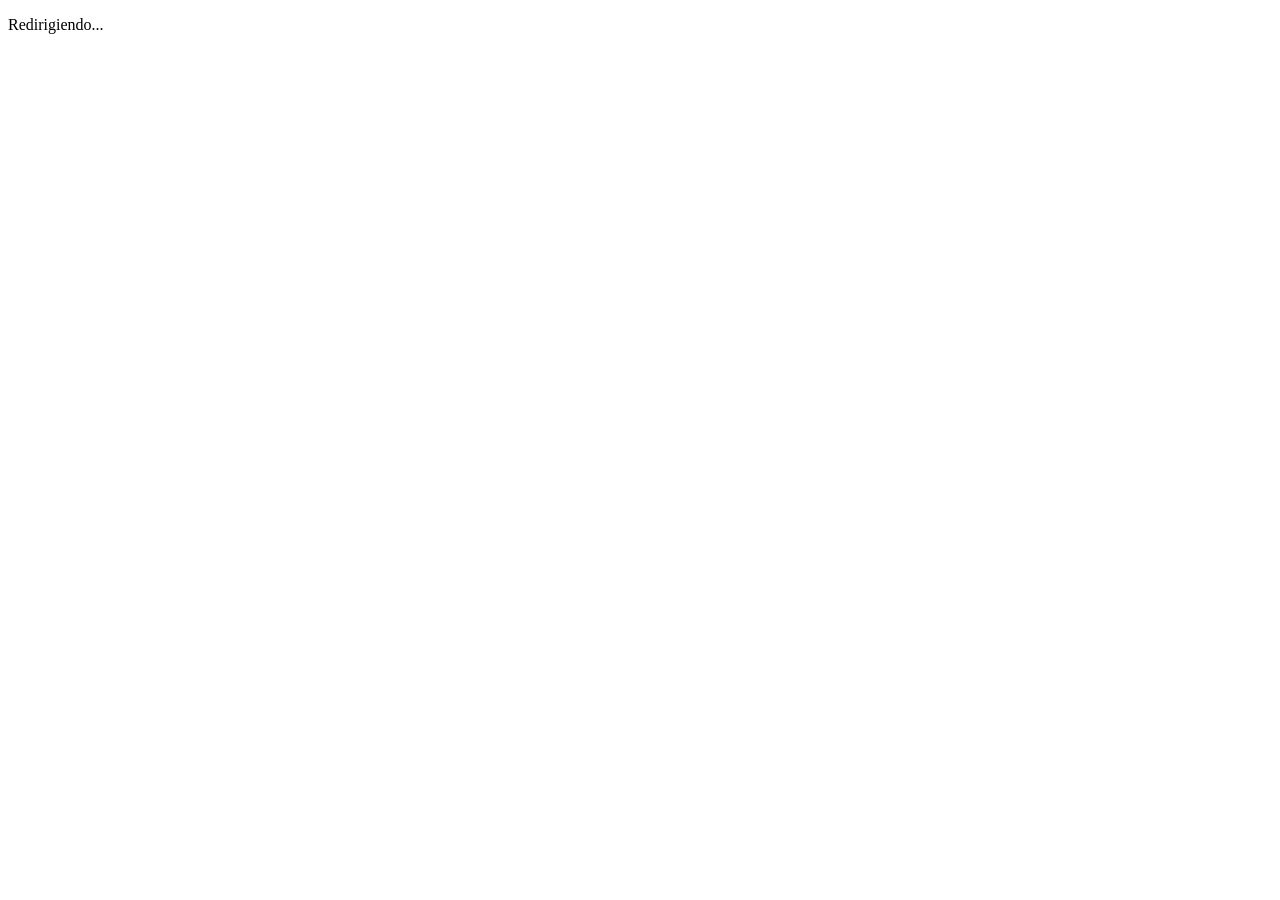
==== commit 7d176522: "update old debts page" ====
--- a/debts/index.html
+++ b/debts/index.html
@@ -2,1120 +2,113 @@
 <html lang="es">
 
 <head>
+
     <meta charset="UTF-8">
-    <meta name="viewport" content="width=device-width, initial-scale=1.0">
-    <title>Control de deudas</title>
-    <style>
-        :root {
-            --background: #f4f6fb;
-            --surface: #fff;
-            --surface-secondary: #f8fafc;
-            --text-primary: #172033;
-            --text-secondary: #667085;
-            --border: #e4e7ec;
-            --primary: #5b5ce2;
-            --primary-light: #eeeeff;
-            --negative: #e5484d;
-            --negative-light: #fff1f1;
-            --positive: #17a673;
-            --positive-light: #eafbf4;
-            --expense: #d97706;
-            --expense-light: #fff7e6;
-            --neutral-light: #f2f4f7;
-            --shadow: 0 1px 2px rgba(16, 24, 40, .04), 0 8px 24px rgba(16, 24, 40, .06);
-            --radius-large: 24px;
-            --radius-medium: 16px;
-        }
 
-        * {
-            box-sizing: border-box
-        }
+    <meta
+        name="viewport"
+        content="width=device-width, initial-scale=1.0">
 
-        body {
-            margin: 0;
-            min-height: 100vh;
-            font-family: Inter, ui-sans-serif, system-ui, -apple-system, BlinkMacSystemFont, "Segoe UI", sans-serif;
-            color: var(--text-primary);
-            background: radial-gradient(circle at top left, rgba(91, 92, 226, .10), transparent 34rem), var(--background)
-        }
+    <title>Redirigiendo…</title>
 
-        input,
-        select {
-            font: inherit
-        }
-
-        svg {
-            display: block
-        }
-
-        .app {
-            width: min(1180px, calc(100% - 32px));
-            margin: 0 auto;
-            padding: 40px 0 64px
-        }
-
-        .page-header {
-            display: flex;
-            align-items: center;
-            justify-content: space-between;
-            gap: 24px;
-            margin-bottom: 28px
-        }
-
-        .brand {
-            display: flex;
-            align-items: center;
-            gap: 16px
-        }
-
-        .brand-icon {
-            display: grid;
-            place-items: center;
-            width: 52px;
-            height: 52px;
-            color: #fff;
-            background: linear-gradient(135deg, #6869ef, #494ac7);
-            border-radius: 16px;
-            box-shadow: 0 12px 24px rgba(91, 92, 226, .24)
-        }
-
-        .brand-icon svg {
-            width: 27px;
-            height: 27px
-        }
-
-        .page-title {
-            margin: 0;
-            font-size: clamp(1.55rem, 4vw, 2.15rem);
-            line-height: 1.1;
-            letter-spacing: -.04em
-        }
-
-        .page-subtitle {
-            margin: 7px 0 0;
-            color: var(--text-secondary);
-            font-size: .96rem
-        }
-
-        .summary-grid {
-            display: grid;
-            grid-template-columns: 1.5fr 1fr 1fr;
-            gap: 18px;
-            margin-bottom: 24px
-        }
-
-        .card {
-            background: var(--surface);
-            border: 1px solid rgba(228, 231, 236, .9);
-            border-radius: var(--radius-large);
-            box-shadow: var(--shadow)
-        }
-
-        .balance-card {
-            position: relative;
-            overflow: hidden;
-            min-height: 230px;
-            padding: 28px;
-            color: #fff;
-            background: linear-gradient(135deg, #6264e8 0%, #4e4fc6 58%, #393a9f 100%);
-            border: 0
-        }
-
-        .balance-card::before,
-        .balance-card::after {
-            position: absolute;
-            content: "";
-            border-radius: 50%;
-            pointer-events: none
-        }
-
-        .balance-card::before {
-            top: -80px;
-            right: -55px;
-            width: 210px;
-            height: 210px;
-            background: rgba(255, 255, 255, .08)
-        }
-
-        .balance-card::after {
-            right: 90px;
-            bottom: -105px;
-            width: 190px;
-            height: 190px;
-            background: rgba(255, 255, 255, .05)
-        }
-
-        .balance-content {
-            position: relative;
-            z-index: 1
-        }
-
-        .card-label {
-            display: flex;
-            align-items: center;
-            gap: 8px;
-            margin-bottom: 18px;
-            font-size: .92rem;
-            font-weight: 700;
-            color: rgba(255, 255, 255, .76)
-        }
-
-        .card-label svg {
-            width: 19px;
-            height: 19px
-        }
-
-        .person-name {
-            margin: 0 0 6px;
-            color: rgba(255, 255, 255, .82);
-            font-size: 1rem;
-            font-weight: 600
-        }
-
-        .balance-amount {
-            margin: 0;
-            font-size: clamp(2.3rem, 6vw, 3.5rem);
-            font-weight: 800;
-            line-height: 1;
-            letter-spacing: -.06em
-        }
-
-        .balance-status {
-            display: inline-flex;
-            align-items: center;
-            gap: 8px;
-            margin-top: 20px;
-            padding: 8px 12px;
-            font-size: .88rem;
-            font-weight: 700;
-            color: #fff;
-            background: rgba(255, 255, 255, .13);
-            border: 1px solid rgba(255, 255, 255, .16);
-            border-radius: 999px;
-            backdrop-filter: blur(8px)
-        }
-
-        .balance-status svg {
-            width: 17px;
-            height: 17px
-        }
-
-        .stat-card {
-            display: flex;
-            flex-direction: column;
-            justify-content: space-between;
-            min-height: 230px;
-            padding: 24px
-        }
-
-        .stat-icon {
-            display: grid;
-            place-items: center;
-            width: 46px;
-            height: 46px;
-            margin-bottom: 24px;
-            border-radius: 14px
-        }
-
-        .stat-icon svg {
-            width: 23px;
-            height: 23px
-        }
-
-        .stat-icon.delivered {
-            color: var(--negative);
-            background: var(--negative-light)
-        }
-
-        .stat-icon.returned {
-            color: var(--positive);
-            background: var(--positive-light)
-        }
-
-        .stat-name {
-            margin: 0 0 8px;
-            color: var(--text-secondary);
-            font-size: .92rem;
-            font-weight: 650
-        }
-
-        .stat-value {
-            margin: 0;
-            font-size: clamp(1.65rem, 4vw, 2.2rem);
-            font-weight: 800;
-            letter-spacing: -.045em
-        }
-
-        .stat-detail {
-            margin: 12px 0 0;
-            color: var(--text-secondary);
-            font-size: .84rem
-        }
-
-        .progress-card {
-            display: grid;
-            grid-template-columns: auto 1fr auto;
-            align-items: center;
-            gap: 16px;
-            padding: 18px 22px;
-            margin-bottom: 24px;
-            background: var(--surface);
-            border: 1px solid var(--border);
-            border-radius: var(--radius-medium);
-            box-shadow: var(--shadow)
-        }
-
-        .progress-icon {
-            display: grid;
-            place-items: center;
-            width: 42px;
-            height: 42px;
-            color: var(--primary);
-            background: var(--primary-light);
-            border-radius: 13px
-        }
-
-        .progress-icon svg {
-            width: 21px;
-            height: 21px
-        }
-
-        .progress-content {
-            min-width: 0
-        }
-
-        .progress-header {
-            display: flex;
-            justify-content: space-between;
-            gap: 12px;
-            margin-bottom: 9px;
-            font-size: .86rem;
-            font-weight: 700
-        }
-
-        .progress-track {
-            overflow: hidden;
-            height: 8px;
-            background: #eceef2;
-            border-radius: 999px
-        }
-
-        .progress-bar {
-            width: 0;
-            height: 100%;
-            background: linear-gradient(90deg, #6264e8, #17a673);
-            border-radius: inherit;
-            transition: width 400ms ease
-        }
-
-        .progress-percentage {
-            min-width: 58px;
-            color: var(--positive);
-            font-size: 1.05rem;
-            font-weight: 800;
-            text-align: right
-        }
-
-        .movements-card {
-            overflow: hidden
-        }
-
-        .movements-header {
-            display: flex;
-            align-items: center;
-            justify-content: space-between;
-            gap: 18px;
-            padding: 24px 24px 18px
-        }
-
-        .section-title {
-            margin: 0;
-            font-size: 1.18rem;
-            letter-spacing: -.025em
-        }
-
-        .movement-count {
-            margin: 5px 0 0;
-            color: var(--text-secondary);
-            font-size: .88rem
-        }
-
-        .filters {
-            display: flex;
-            align-items: center;
-            gap: 10px;
-            flex-wrap: wrap
-        }
-
-        .search-box {
-            position: relative
-        }
-
-        .search-box svg {
-            position: absolute;
-            top: 50%;
-            left: 13px;
-            width: 18px;
-            height: 18px;
-            color: var(--text-secondary);
-            transform: translateY(-50%);
-            pointer-events: none
-        }
-
-        .search-box input {
-            width: 220px;
-            height: 42px;
-            padding: 0 14px 0 40px;
-            color: var(--text-primary);
-            background: var(--surface-secondary);
-            border: 1px solid var(--border);
-            border-radius: 12px;
-            outline: none
-        }
-
-        .search-box input:focus,
-        .filter-select:focus {
-            border-color: var(--primary);
-            box-shadow: 0 0 0 3px rgba(91, 92, 226, .12)
-        }
-
-        .filter-select {
-            height: 42px;
-            padding: 0 36px 0 13px;
-            color: var(--text-primary);
-            font-weight: 650;
-            background: var(--surface-secondary);
-            border: 1px solid var(--border);
-            border-radius: 12px;
-            outline: none
-        }
-
-        .movements-list {
-            border-top: 1px solid var(--border)
-        }
-
-        .movement {
-            display: grid;
-            grid-template-columns: auto minmax(0, 1fr) auto;
-            align-items: center;
-            gap: 16px;
-            padding: 19px 24px;
-            border-bottom: 1px solid var(--border);
-            transition: background 150ms ease
-        }
-
-        .movement:last-child {
-            border-bottom: 0
-        }
-
-        .movement:hover {
-            background: #fbfcfe
-        }
-
-        .movement-icon {
-            display: grid;
-            place-items: center;
-            width: 45px;
-            height: 45px;
-            border-radius: 14px
-        }
-
-        .movement-icon svg {
-            width: 22px;
-            height: 22px
-        }
-
-        .movement.entrega .movement-icon {
-            color: var(--negative);
-            background: var(--negative-light)
-        }
-
-        .movement.devolucion .movement-icon {
-            color: var(--positive);
-            background: var(--positive-light)
-        }
-
-        .movement.gasto .movement-icon {
-            color: var(--expense);
-            background: var(--expense-light)
-        }
-
-        .movement-info {
-            min-width: 0
-        }
-
-        .movement-concept {
-            overflow: hidden;
-            margin: 0;
-            font-size: .97rem;
-            font-weight: 750;
-            text-overflow: ellipsis;
-            white-space: nowrap
-        }
-
-        .movement-meta {
-            display: flex;
-            flex-wrap: wrap;
-            align-items: center;
-            gap: 7px;
-            margin-top: 6px;
-            color: var(--text-secondary);
-            font-size: .82rem
-        }
-
-        .movement-type,
-        .movement-method {
-            display: inline-flex;
-            align-items: center;
-            gap: 5px;
-            padding: 3px 8px;
-            font-size: .74rem;
-            font-weight: 750;
-            border-radius: 999px
-        }
-
-        .movement.entrega .movement-type {
-            color: var(--negative);
-            background: var(--negative-light)
-        }
-
-        .movement.devolucion .movement-type {
-            color: var(--positive);
-            background: var(--positive-light)
-        }
-
-        .movement.gasto .movement-type {
-            color: #b45309;
-            background: var(--expense-light)
-        }
-
-        .movement-method {
-            color: var(--text-secondary);
-            background: var(--neutral-light)
-        }
-
-        .movement-method svg {
-            width: 13px;
-            height: 13px
-        }
-
-        .movement-amount {
-            font-size: 1.04rem;
-            font-weight: 800;
-            text-align: right;
-            white-space: nowrap
-        }
-
-        .movement.entrega .movement-amount {
-            color: var(--negative)
-        }
-
-        .movement.devolucion .movement-amount {
-            color: var(--positive)
-        }
-
-        .movement.gasto .movement-amount {
-            color: var(--expense)
-        }
-
-        .empty-state,
-        .loading-state,
-        .error-state {
-            display: grid;
-            place-items: center;
-            min-height: 240px;
-            padding: 40px 24px;
-            text-align: center
-        }
-
-        .state-icon {
-            display: grid;
-            place-items: center;
-            width: 58px;
-            height: 58px;
-            margin: 0 auto 16px;
-            color: var(--primary);
-            background: var(--primary-light);
-            border-radius: 18px
-        }
-
-        .state-icon svg {
-            width: 28px;
-            height: 28px
-        }
-
-        .error-state .state-icon {
-            color: var(--negative);
-            background: var(--negative-light)
-        }
-
-        .state-title {
-            margin: 0 0 7px;
-            font-size: 1.05rem
-        }
-
-        .state-description {
-            max-width: 480px;
-            margin: 0;
-            color: var(--text-secondary);
-            font-size: .9rem;
-            line-height: 1.55
-        }
-
-        .spinner {
-            width: 28px;
-            height: 28px;
-            border: 3px solid rgba(91, 92, 226, .18);
-            border-top-color: var(--primary);
-            border-radius: 50%;
-            animation: spin 800ms linear infinite
-        }
-
-        .last-update {
-            margin: 18px 0 0;
-            color: var(--text-secondary);
-            font-size: .79rem;
-            text-align: center
-        }
-
-        @keyframes spin {
-            to {
-                transform: rotate(360deg)
-            }
-        }
-
-        @media(max-width:850px) {
-            .summary-grid {
-                grid-template-columns: 1fr 1fr
-            }
-
-            .balance-card {
-                grid-column: 1/-1
-            }
-
-            .stat-card {
-                min-height: 190px
-            }
-
-            .movements-header {
-                align-items: stretch;
-                flex-direction: column
-            }
-
-            .filters {
-                width: 100%
-            }
-
-            .search-box {
-                flex: 1
-            }
-
-            .search-box input {
-                width: 100%
-            }
-        }
-
-        @media(max-width:600px) {
-            .app {
-                width: min(100% - 22px, 1180px);
-                padding: 22px 0 40px
-            }
-
-            .summary-grid {
-                grid-template-columns: 1fr;
-                gap: 13px
-            }
-
-            .balance-card {
-                grid-column: auto;
-                min-height: 215px;
-                padding: 24px
-            }
-
-            .stat-card {
-                min-height: auto;
-                padding: 20px
-            }
-
-            .stat-icon {
-                margin-bottom: 18px
-            }
-
-            .progress-card {
-                grid-template-columns: auto 1fr;
-                padding: 16px
-            }
-
-            .progress-percentage {
-                grid-column: 2;
-                text-align: left
-            }
-
-            .filters {
-                align-items: stretch;
-                flex-direction: column
-            }
-
-            .filter-select {
-                width: 100%
-            }
-
-            .movements-header {
-                padding: 21px 18px 16px
-            }
-
-            .movement {
-                grid-template-columns: auto minmax(0, 1fr);
-                gap: 13px;
-                padding: 17px 18px
-            }
-
-            .movement-amount {
-                grid-column: 2;
-                text-align: left
-            }
-        }
-    </style>
 </head>
 
 <body>
-    <main class="app">
-        <header class="page-header">
-            <div class="brand">
-                <div class="brand-icon" aria-hidden="true"><svg viewBox="0 0 24 24" fill="none" stroke="currentColor"
-                        stroke-width="2" stroke-linecap="round" stroke-linejoin="round">
-                        <rect x="3" y="5" width="18" height="15" rx="3"></rect>
-                        <path d="M16 13h5"></path>
-                        <path d="M16 9h2"></path>
-                        <path d="M7 5V3"></path>
-                        <path d="M17 5V3"></path>
-                    </svg></div>
-                <div>
-                    <h1 class="page-title">Control de deudas</h1>
-                    <p class="page-subtitle">Consulta entregas, gastos, devoluciones y saldo pendiente.</p>
-                </div>
-            </div>
-        </header>
 
-        <section class="summary-grid">
-            <article class="card balance-card">
-                <div class="balance-content">
-                    <div class="card-label"><svg viewBox="0 0 24 24" fill="none" stroke="currentColor" stroke-width="2">
-                            <circle cx="12" cy="12" r="9"></circle>
-                            <path d="M16 8.5a4 4 0 1 0 0 7"></path>
-                            <path d="M7.5 11h7"></path>
-                            <path d="M7.5 14h6"></path>
-                        </svg>Saldo total</div>
-                    <p id="personName" class="person-name">Cargando información…</p>
-                    <p id="balanceAmount" class="balance-amount">0,00 €</p>
-                    <div id="balanceStatus" class="balance-status">Calculando saldo</div>
-                </div>
-            </article>
-            <article class="card stat-card">
-                <div>
-                    <div class="stat-icon delivered"><svg viewBox="0 0 24 24" fill="none" stroke="currentColor"
-                            stroke-width="2">
-                            <path d="M12 20V4"></path>
-                            <path d="m6 10 6-6 6 6"></path>
-                        </svg></div>
-                    <p class="stat-name">Total prestado y gastado</p>
-                    <p id="deliveredAmount" class="stat-value">0,00 €</p>
-                </div>
-                <p id="deliveredCount" class="stat-detail">0 entregas y 0 gastos</p>
-            </article>
-            <article class="card stat-card">
-                <div>
-                    <div class="stat-icon returned"><svg viewBox="0 0 24 24" fill="none" stroke="currentColor"
-                            stroke-width="2">
-                            <path d="M12 4v16"></path>
-                            <path d="m18 14-6 6-6-6"></path>
-                        </svg></div>
-                    <p class="stat-name">Total devuelto</p>
-                    <p id="returnedAmount" class="stat-value">0,00 €</p>
-                </div>
-                <p id="returnedCount" class="stat-detail">0 devoluciones</p>
-            </article>
-        </section>
+    <p id="message">
+        Redirigiendo...
+    </p>
 
-        <section class="progress-card">
-            <div class="progress-icon"><svg viewBox="0 0 24 24" fill="none" stroke="currentColor" stroke-width="2">
-                    <path d="M4 19V9"></path>
-                    <path d="M10 19V5"></path>
-                    <path d="M16 19v-7"></path>
-                    <path d="M22 19V3"></path>
-                </svg></div>
-            <div class="progress-content">
-                <div class="progress-header"><span>Saldo total</span><span id="progressDetail">0,00 € de 0,00
-                        €</span></div>
-                <div class="progress-track" role="progressbar" aria-label="Porcentaje de dinero recuperado"
-                    aria-valuemin="0" aria-valuemax="100" aria-valuenow="0">
-                    <div id="progressBar" class="progress-bar"></div>
-                </div>
-            </div>
-            <div id="progressPercentage" class="progress-percentage">0 %</div>
-        </section>
+    <script type="module">
 
-        <section class="card movements-card">
-            <div class="movements-header">
-                <div>
-                    <h2 class="section-title">Movimientos</h2>
-                    <p id="movementCount" class="movement-count">Cargando movimientos…</p>
-                </div>
-                <div class="filters">
-                    <div class="search-box"><svg viewBox="0 0 24 24" fill="none" stroke="currentColor" stroke-width="2">
-                            <circle cx="11" cy="11" r="7"></circle>
-                            <path d="m20 20-4-4"></path>
-                        </svg><input id="searchInput" type="search" placeholder="Buscar concepto, método…"
-                            autocomplete="off"></div>
-                    <select id="typeFilter" class="filter-select" aria-label="Filtrar por tipo">
-                        <option value="all">Todos los tipos</option>
-                        <option value="entrega">Entregas</option>
-                        <option value="devolucion">Devoluciones</option>
-                        <option value="gasto">Gastos</option>
-                    </select>
-                    <select id="methodFilter" class="filter-select" aria-label="Filtrar por modalidad">
-                        <option value="all">Todas las modalidades</option>
-                        <option value="transferencia">Transferencia bancaria</option>
-                        <option value="bizum">Bizum</option>
-                        <option value="efectivo">Efectivo</option>
-                        <option value="edenred">Tarjeta Edenred</option>
-                    </select>
-                </div>
-            </div>
-            <div id="movementsList" class="movements-list">
-                <div class="loading-state">
-                    <div>
-                        <div class="state-icon">
-                            <div class="spinner"></div>
-                        </div>
-                        <h3 class="state-title">Cargando movimientos</h3>
-                        <p class="state-description">Leyendo /debts.xml.</p>
-                    </div>
-                </div>
-            </div>
-        </section>
-        <p id="lastUpdate" class="last-update"></p>
-    </main>
+        import { createClient }
+        from 'https://esm.sh/@supabase/supabase-js@2';
 
-    <script>
-        "use strict";
-        const MOVEMENT_TYPES = Object.freeze({
-            entrega: {
-                label: "Entrega",
-                sign: "negative"
-            },
-            devolucion: {
-                label: "Devolución",
-                sign: "positive"
-            },
-            gasto: {
-                label: "Gasto",
-                sign: "negative"
-            }
-        });
-        const MOVEMENT_METHODS = Object.freeze({
-            transferencia: {
-                label: "Transferencia bancaria"
-            },
-            bizum: {
-                label: "Bizum"
-            },
-            efectivo: {
-                label: "Efectivo"
-            },
-            edenred: {
-                label: "Tarjeta Edenred"
-            }
-        });
-        const state = {
-            person: "",
-            currency: "EUR",
-            updated: "",
-            movements: []
-        };
-        const PERSON_FILTER =
-            new URLSearchParams(window.location.search)
-                .get("person")
-                ?.trim()
-                .toLowerCase();
+        const SUPABASE_URL =
+            'https://lpmpqeibsrzvmmvjnmgf.supabase.co';
 
-        const elements = {
-            personName: document.getElementById("personName"),
-            balanceAmount: document.getElementById("balanceAmount"),
-            balanceStatus: document.getElementById("balanceStatus"),
-            deliveredAmount: document.getElementById("deliveredAmount"),
-            returnedAmount: document.getElementById("returnedAmount"),
-            deliveredCount: document.getElementById("deliveredCount"),
-            returnedCount: document.getElementById("returnedCount"),
-            progressDetail: document.getElementById("progressDetail"),
-            progressBar: document.getElementById("progressBar"),
-            progressPercentage: document.getElementById("progressPercentage"),
-            progressTrack: document.querySelector(".progress-track"),
-            movementCount: document.getElementById("movementCount"),
-            movementsList: document.getElementById("movementsList"),
-            searchInput: document.getElementById("searchInput"),
-            typeFilter: document.getElementById("typeFilter"),
-            methodFilter: document.getElementById("methodFilter"),
-            lastUpdate: document.getElementById("lastUpdate")
-        };
-        const svg = (body) => `<svg viewBox="0 0 24 24" fill="none" stroke="currentColor" stroke-width="2" stroke-linecap="round" stroke-linejoin="round" aria-hidden="true">${body}</svg>`;
-        const icons = {
-            entrega: svg('<path d="M12 20V4"></path><path d="m6 10 6-6 6 6"></path>'),
-            devolucion: svg('<path d="M12 4v16"></path><path d="m18 14-6 6-6-6"></path>'),
-            gasto: svg('<path d="M6 2 3 6v14a2 2 0 0 0 2 2h14a2 2 0 0 0 2-2V6l-3-4Z"></path><path d="M3 6h18"></path><path d="M16 10a4 4 0 0 1-8 0"></path>'),
-            transferencia: svg('<path d="M3 10h18"></path><path d="M5 10v8M9 10v8M15 10v8M19 10v8"></path><path d="M3 18h18"></path><path d="m12 3 9 5H3l9-5Z"></path>'),
-            bizum: svg('<rect x="7" y="2" width="10" height="20" rx="2"></rect><path d="M11 18h2"></path><path d="m9 10 2 2 4-4"></path>'),
-            efectivo: svg('<rect x="2" y="6" width="20" height="12" rx="2"></rect><circle cx="12" cy="12" r="2"></circle><path d="M6 9H4v2M18 15h2v-2"></path>'),
-            edenred: svg('<rect x="2" y="5" width="20" height="14" rx="2"></rect><path d="M2 10h20"></path><path d="M6 15h4"></path>'),
-            pendiente: svg('<circle cx="12" cy="12" r="9"></circle><path d="M12 7v5"></path><path d="m12 12 3 2"></path>'),
-            completado: svg('<circle cx="12" cy="12" r="9"></circle><path d="m8 12 2.5 2.5L16 9"></path>'),
-            info: svg('<circle cx="12" cy="12" r="9"></circle><path d="M12 11v5"></path><path d="M12 8h.01"></path>'),
-            vacio: svg('<path d="M4 7h16"></path><path d="M6 7l1 13h10l1-13"></path><path d="M9 7V4h6v3"></path>'),
-            error: svg('<path d="M12 3 2.5 20h19L12 3Z"></path><path d="M12 9v4"></path><path d="M12 17h.01"></path>')
-        };
+        const SUPABASE_ANON_KEY =
+            'TU_ANON_KEY';
 
-        function getElementText(parent, selector, fallback = "") {
-            const el = parent.querySelector(selector);
-            return el ? el.textContent.trim() : fallback
+        const supabase =
+            createClient(
+                SUPABASE_URL,
+                SUPABASE_ANON_KEY
+            );
+
+        const person =
+            new URLSearchParams(
+                window.location.search
+            ).get("person");
+
+        if (!person) {
+
+            document.getElementById(
+                "message"
+            ).textContent =
+                "Falta el parámetro person.";
+
+            throw new Error(
+                "Missing person parameter"
+            );
+
         }
 
-        function parseQuantity(value) {
-            const n = Number.parseFloat(String(value).trim().replace(/\s/g, "").replace(",", "."));
-            return Number.isFinite(n) ? n : null
+        try {
+
+            const {
+                data,
+                error
+            } =
+                await supabase
+                    .from(
+                        "legacy_access_token"
+                    )
+                    .select(
+                        "access_token"
+                    )
+                    .eq(
+                        "legacy_token",
+                        person
+                    )
+                    .single();
+
+            if (error) {
+                throw error;
+            }
+
+            if (!data?.access_token) {
+
+                document.getElementById(
+                    "message"
+                ).textContent =
+                    "No existe ninguna relación para este identificador.";
+
+                throw new Error(
+                    "Token not found"
+                );
+
+            }
+
+            window.location.replace(
+                `/rocha/debts/?access=${encodeURIComponent(
+                    data.access_token
+                )}`
+            );
+
+        } catch (error) {
+
+            console.error(error);
+
+            document.getElementById(
+                "message"
+            ).textContent =
+                "No se pudo realizar la redirección.";
+
         }
 
-        function parseDate(value) {
-            const v = String(value || "").trim();
-            let y, m, d;
-            if (/^\d{4}-\d{2}-\d{2}$/.test(v)) {
-                [y, m, d] = v.split("-").map(Number)
-            } else if (/^\d{2}\/\d{2}\/\d{4}$/.test(v)) {
-                [d, m, y] = v.split("/").map(Number)
-            } else {
-                return null
-            }
-            const date = new Date(y, m - 1, d);
-            return date.getFullYear() === y && date.getMonth() === m - 1 && date.getDate() === d ? date : null
-        }
+    </script>
 
-        function formatDate(v) {
-            const d = parseDate(v);
-            return d ? new Intl.DateTimeFormat("es-ES", {
-                day: "2-digit",
-                month: "short",
-                year: "numeric"
-            }).format(d) : (v || "Fecha desconocida")
-        }
-
-        function normalizeZero(v) {
-            return Math.abs(v) < .000001 ? 0 : v
-        }
-
-        function formatCurrency(v, showSign = false) {
-            return new Intl.NumberFormat("es-ES", {
-                style: "currency",
-                currency: state.currency || "EUR",
-                minimumFractionDigits: 2,
-                maximumFractionDigits: 2,
-                signDisplay: showSign ? "always" : "auto"
-            }).format(normalizeZero(v))
-        }
-
-        function escapeHtml(v) {
-            return String(v).replaceAll("&", "&amp;").replaceAll("<", "&lt;").replaceAll(">", "&gt;").replaceAll('"', "&quot;").replaceAll("'", "&#039;")
-        }
-
-        function pluralize(n, s, p) {
-            return n === 1 ? s : p
-        }
-
-        function normalizeType(v) {
-            const type = String(v || "").trim().toLocaleLowerCase("es");
-            if (!Object.hasOwn(MOVEMENT_TYPES, type)) throw new Error(`Tipo no válido: "${v}".`);
-            return type
-        }
-
-        function normalizeMethod(v) {
-            const method = String(v || "").trim().toLocaleLowerCase("es");
-            if (!Object.hasOwn(MOVEMENT_METHODS, method)) throw new Error(`Modalidad no válida: "${v}".`);
-            return method
-        }
-
-        function validateSign(type, quantity, id) {
-            if ((type === "entrega" || type === "gasto") && quantity >= 0) throw new Error(`El movimiento "${id}" debe tener una cantidad negativa.`);
-            if (type === "devolucion" && quantity <= 0) throw new Error(`El movimiento "${id}" debe tener una cantidad positiva.`)
-        }
-
-        function parseXml(xmlText) {
-            const xml = new DOMParser().parseFromString(xmlText, "application/xml");
-            if (xml.querySelector("parsererror")) throw new Error("El fichero /debts.xml no contiene XML válido.");
-            let debts;
-
-            if (PERSON_FILTER) {
-
-                debts = [...xml.querySelectorAll("debts")]
-                    .find(node =>
-                        (node.getAttribute("person") || "")
-                            .trim()
-                            .toLowerCase() === PERSON_FILTER
-                    );
-
-                if (!debts) {
-                    throw new Error(
-                        `No existe ningún contacto llamado "${PERSON_FILTER}".`
-                    );
-                }
-
-            } else {
-
-                debts = xml.querySelector("debts");
-
-                if (!debts) {
-                    throw new Error(
-                        "No se ha encontrado ningún elemento <debts>."
-                    );
-                }
-
-            }
-            const ids = new Set();
-            const movements = [...debts.querySelectorAll(":scope > movement")].map((node, index) => {
-                const id = node.getAttribute("id") || `movement-${index + 1}`;
-                if (ids.has(id)) throw new Error(`El identificador "${id}" está repetido.`);
-                ids.add(id);
-                const type = normalizeType(node.getAttribute("type"));
-                const method = normalizeMethod(node.getAttribute("method"));
-                const quantity = parseQuantity(getElementText(node, "quantity"));
-                if (quantity === null) throw new Error(`Cantidad no válida en "${id}".`);
-                validateSign(type, quantity, id);
-                const date = getElementText(node, "date");
-                if (!parseDate(date)) throw new Error(`Fecha no válida en "${id}". Usa AAAA-MM-DD.`);
-                return {
-                    id,
-                    type,
-                    method,
-                    quantity: normalizeZero(quantity),
-                    concept: getElementText(node, "concept", "Sin concepto"),
-                    date,
-                    notes: getElementText(node, "notes", "")
-                }
-            }).sort((a, b) => parseDate(b.date) - parseDate(a.date));
-            state.person = debts.getAttribute("person") || debts.getAttribute("name") || "Persona sin nombre";
-            state.currency = debts.getAttribute("currency") || "EUR";
-            state.updated = debts.getAttribute("updated") || "";
-            state.movements = movements;
-            render()
-        }
-
-        function calculateSummary() {
-            const deliveries = state.movements.filter(m => m.type === "entrega");
-            const expenses = state.movements.filter(m => m.type === "gasto");
-            const returns = state.movements.filter(m => m.type === "devolucion");
-            const delivered = deliveries.reduce((s, m) => s + Math.abs(m.quantity), 0);
-            const spent = expenses.reduce((s, m) => s + Math.abs(m.quantity), 0);
-            const returned = returns.reduce((s, m) => s + m.quantity, 0);
-            const advanced = delivered + spent;
-            const balance = state.movements.reduce((s, m) => s + m.quantity, 0);
-            const recoveredPercentage = advanced > 0 ? Math.min(Math.max(returned / advanced * 100, 0), 100) : 0;
-            return {
-                delivered,
-                spent,
-                advanced,
-                returned,
-                balance: normalizeZero(balance),
-                deliveredCount: deliveries.length,
-                expenseCount: expenses.length,
-                returnedCount: returns.length,
-                recoveredPercentage
-            }
-        }
-
-        function renderSummary() {
-            const s = calculateSummary();
-            elements.personName.textContent =
-                `Cuenta con ${state.person}`;
-
-            document.title =
-                `Deudas con ${state.person}`;
-            elements.balanceAmount.textContent = formatCurrency(s.balance, true);
-            elements.deliveredAmount.textContent = formatCurrency(s.advanced);
-            elements.returnedAmount.textContent = formatCurrency(s.returned);
-            elements.deliveredCount.textContent = `${s.deliveredCount} ${pluralize(s.deliveredCount, "entrega", "entregas")} y ${s.expenseCount} ${pluralize(s.expenseCount, "gasto", "gastos")}`;
-            elements.returnedCount.textContent = `${s.returnedCount} ${pluralize(s.returnedCount, "devolución registrada", "devoluciones registradas")}`;
-            if (s.balance < 0) elements.balanceStatus.innerHTML = `${icons.pendiente} ${escapeHtml(state.person)} debe ${escapeHtml(formatCurrency(Math.abs(s.balance)))}`;
-            else if (s.balance > 0) elements.balanceStatus.innerHTML = `${icons.info} Debes ${escapeHtml(formatCurrency(s.balance))} a ${escapeHtml(state.person)}`;
-            else elements.balanceStatus.innerHTML = `${icons.completado} Deuda completamente saldada`;
-            elements.progressDetail.textContent = `${formatCurrency(s.returned)} de ${formatCurrency(s.advanced)}`;
-            const p = Math.round(s.recoveredPercentage);
-            elements.progressPercentage.textContent = `${p} %`;
-            elements.progressBar.style.width = `${s.recoveredPercentage}%`;
-            elements.progressTrack.setAttribute("aria-valuenow", String(p))
-        }
-
-        function getFilteredMovements() {
-            const q = elements.searchInput.value.trim().toLocaleLowerCase("es");
-            const type = elements.typeFilter.value;
-            const method = elements.methodFilter.value;
-            return state.movements.filter(m => {
-                const searchable = [m.concept, m.notes, m.date, m.quantity, m.type, m.method, MOVEMENT_TYPES[m.type].label, MOVEMENT_METHODS[m.method].label].join(" ").toLocaleLowerCase("es");
-                return (type === "all" || m.type === type) && (method === "all" || m.method === method) && (!q || searchable.includes(q))
-            })
-        }
-
-        function renderMovements() {
-            const list = getFilteredMovements(),
-                total = state.movements.length;
-            elements.movementCount.textContent = list.length === total ? `${total} ${pluralize(total, "movimiento registrado", "movimientos registrados")}` : `${list.length} de ${total} movimientos`;
-            if (!list.length) {
-                elements.movementsList.innerHTML = `<div class="empty-state"><div><div class="state-icon">${icons.vacio}</div><h3 class="state-title">No hay movimientos</h3><p class="state-description">No se han encontrado movimientos que coincidan con los filtros seleccionados.</p></div></div>`;
-                return
-            }
-            elements.movementsList.innerHTML = list.map(m => {
-                const typeLabel = MOVEMENT_TYPES[m.type].label;
-                const methodLabel = MOVEMENT_METHODS[m.method].label;
-                const notes = m.notes ? `<span aria-hidden="true">•</span><span title="${escapeHtml(m.notes)}">${escapeHtml(m.notes)}</span>` : "";
-                return `<article class="movement ${m.type}" data-id="${escapeHtml(m.id)}"><div class="movement-icon" aria-hidden="true">${icons[m.type]}</div><div class="movement-info"><h3 class="movement-concept">${escapeHtml(m.concept)}</h3><div class="movement-meta"><span class="movement-type">${escapeHtml(typeLabel)}</span><span class="movement-method">${icons[m.method]} ${escapeHtml(methodLabel)}</span><span>${escapeHtml(formatDate(m.date))}</span>${notes}</div></div><div class="movement-amount">${escapeHtml(formatCurrency(m.quantity, true))}</div></article>`
-            }).join("")
-        }
-
-        function renderLastUpdate() {
-            elements.lastUpdate.textContent = state.updated ? `Datos actualizados el ${formatDate(state.updated)}.` : ""
-        }
-
-        function render() {
-            renderSummary();
-            renderMovements();
-            renderLastUpdate()
-        }
-
-        function showError(message) {
-            elements.personName.textContent = "No se han podido cargar los datos";
-            elements.balanceAmount.textContent = formatCurrency(0);
-            elements.balanceStatus.innerHTML = `${icons.error} Error de carga`;
-            elements.movementCount.textContent = "Sin datos disponibles";
-            elements.movementsList.innerHTML = `<div class="error-state"><div><div class="state-icon">${icons.error}</div><h3 class="state-title">No se pudo leer /debts.xml</h3><p class="state-description">${escapeHtml(message)}</p></div></div>`
-        }
-        async function loadDebtsXml() {
-            try {
-                const response = await fetch(`debts.xml`, {
-                    headers: {
-                        Accept: "application/xml, text/xml"
-                    },
-                    cache: "no-store"
-                });
-                if (!response.ok) throw new Error(`El servidor respondió con el estado ${response.status}.`);
-                const text = await response.text();
-                if (!text.trim()) throw new Error("El fichero /debts.xml está vacío.");
-                parseXml(text)
-            } catch (error) {
-                console.error("Error cargando /debts.xml:", error);
-                showError(error instanceof Error ? error.message : "No se ha podido cargar /debts.xml.")
-            }
-        }
-        elements.searchInput.addEventListener("input", renderMovements);
-        elements.typeFilter.addEventListener("change", renderMovements);
-        elements.methodFilter.addEventListener("change", renderMovements);
-        loadDebtsXml();
-    </script>
 </body>
 
 </html>
